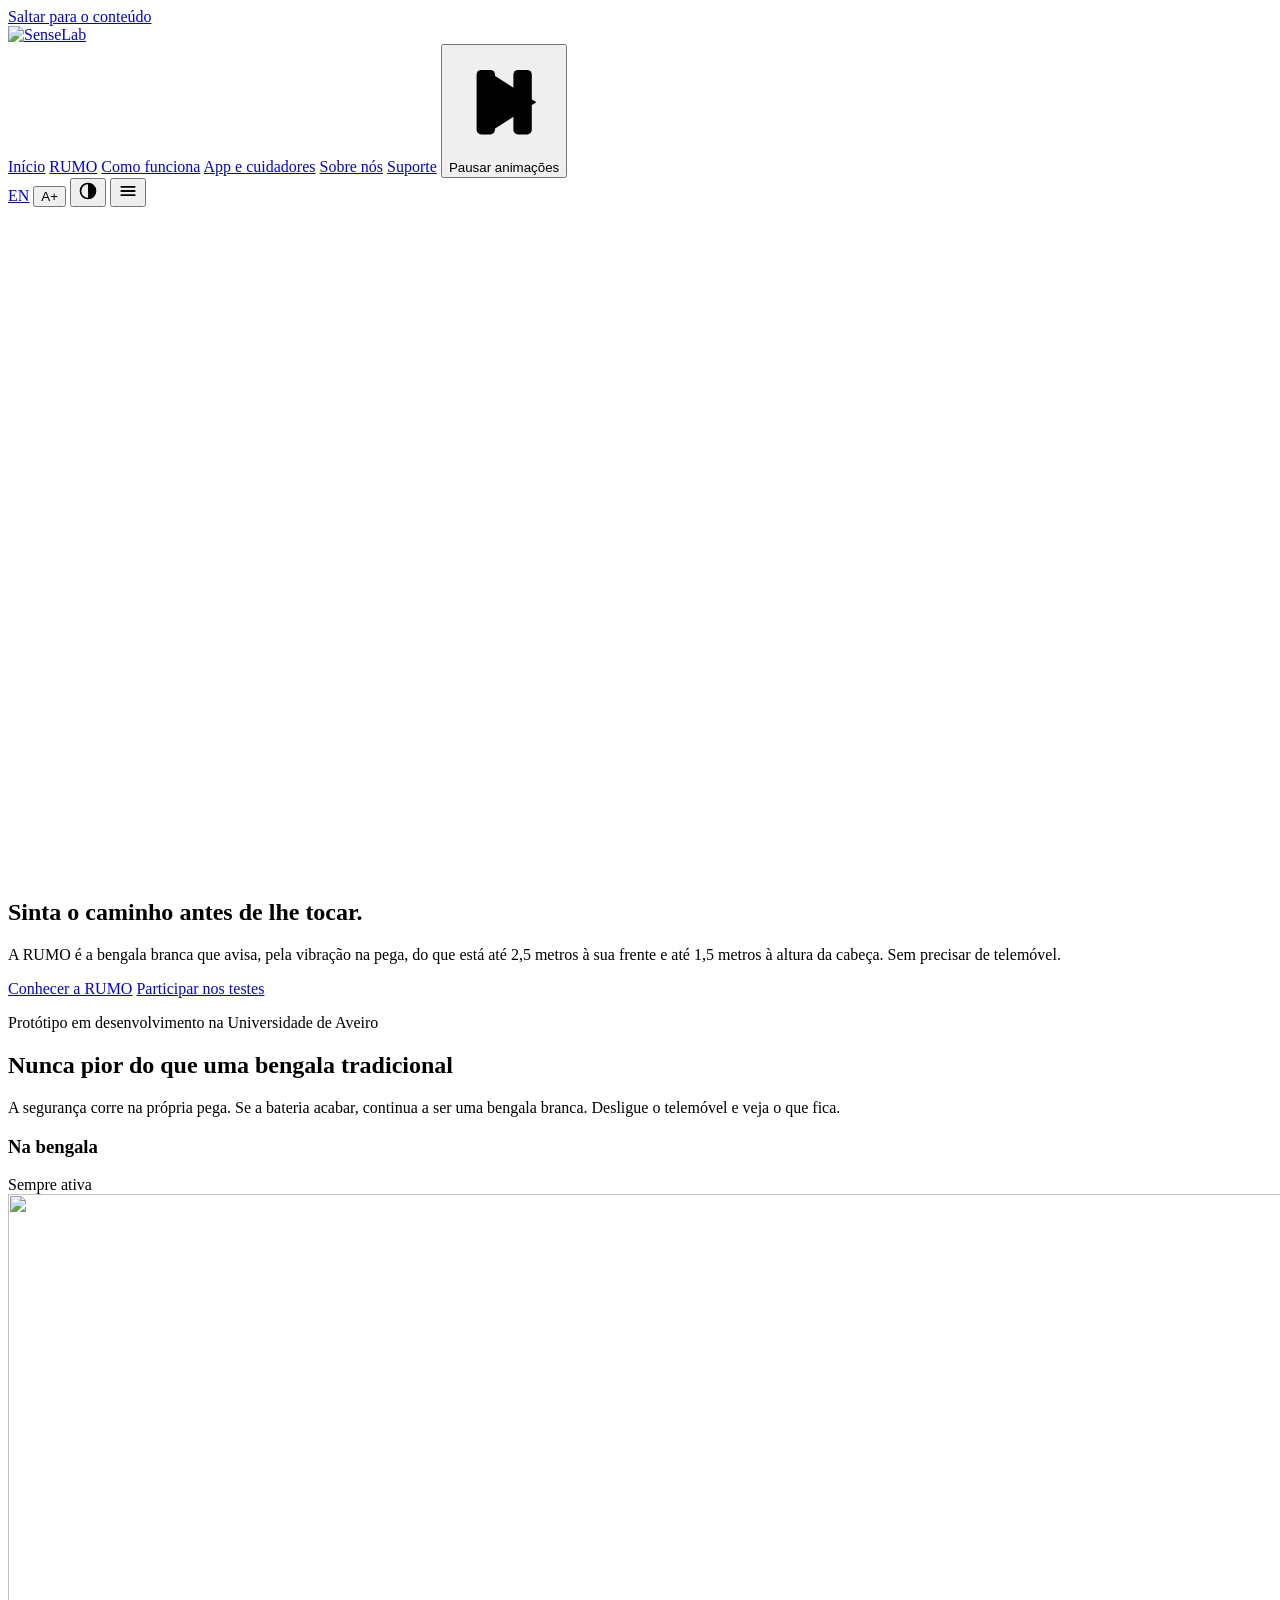
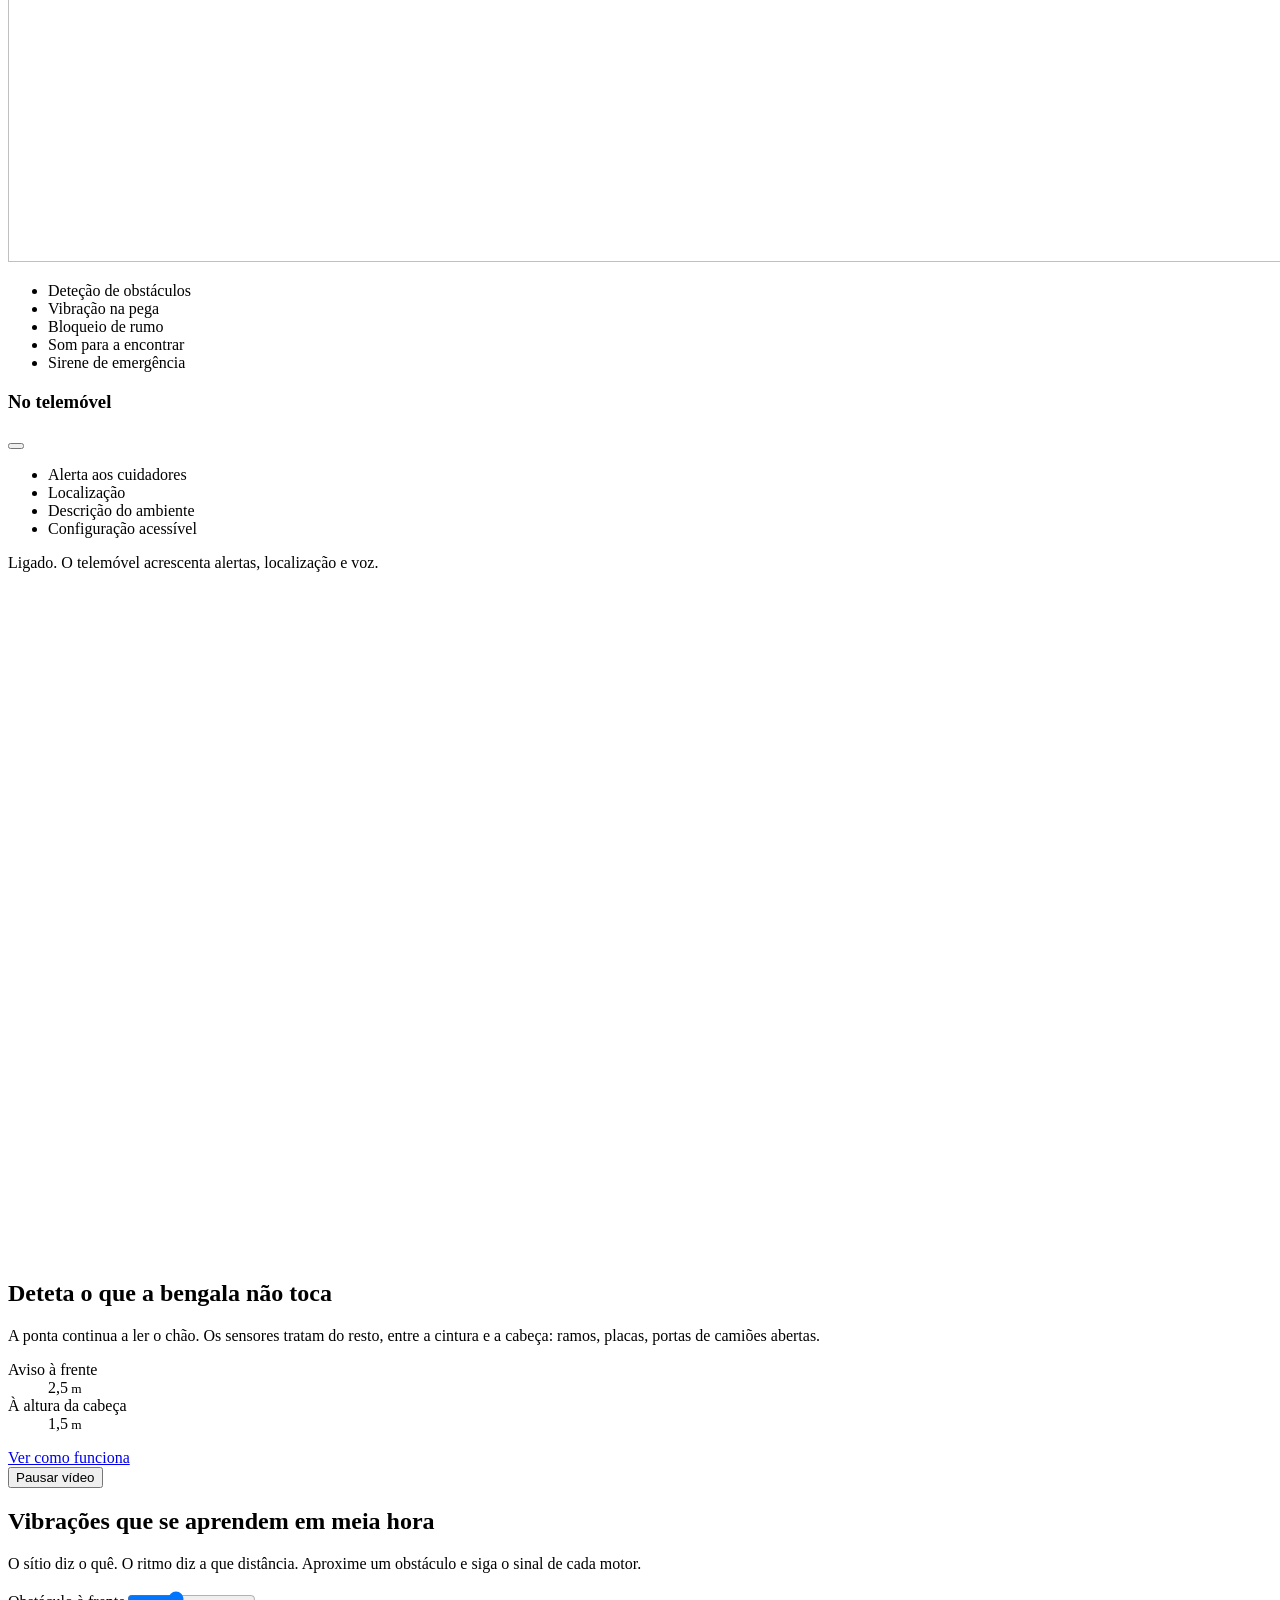
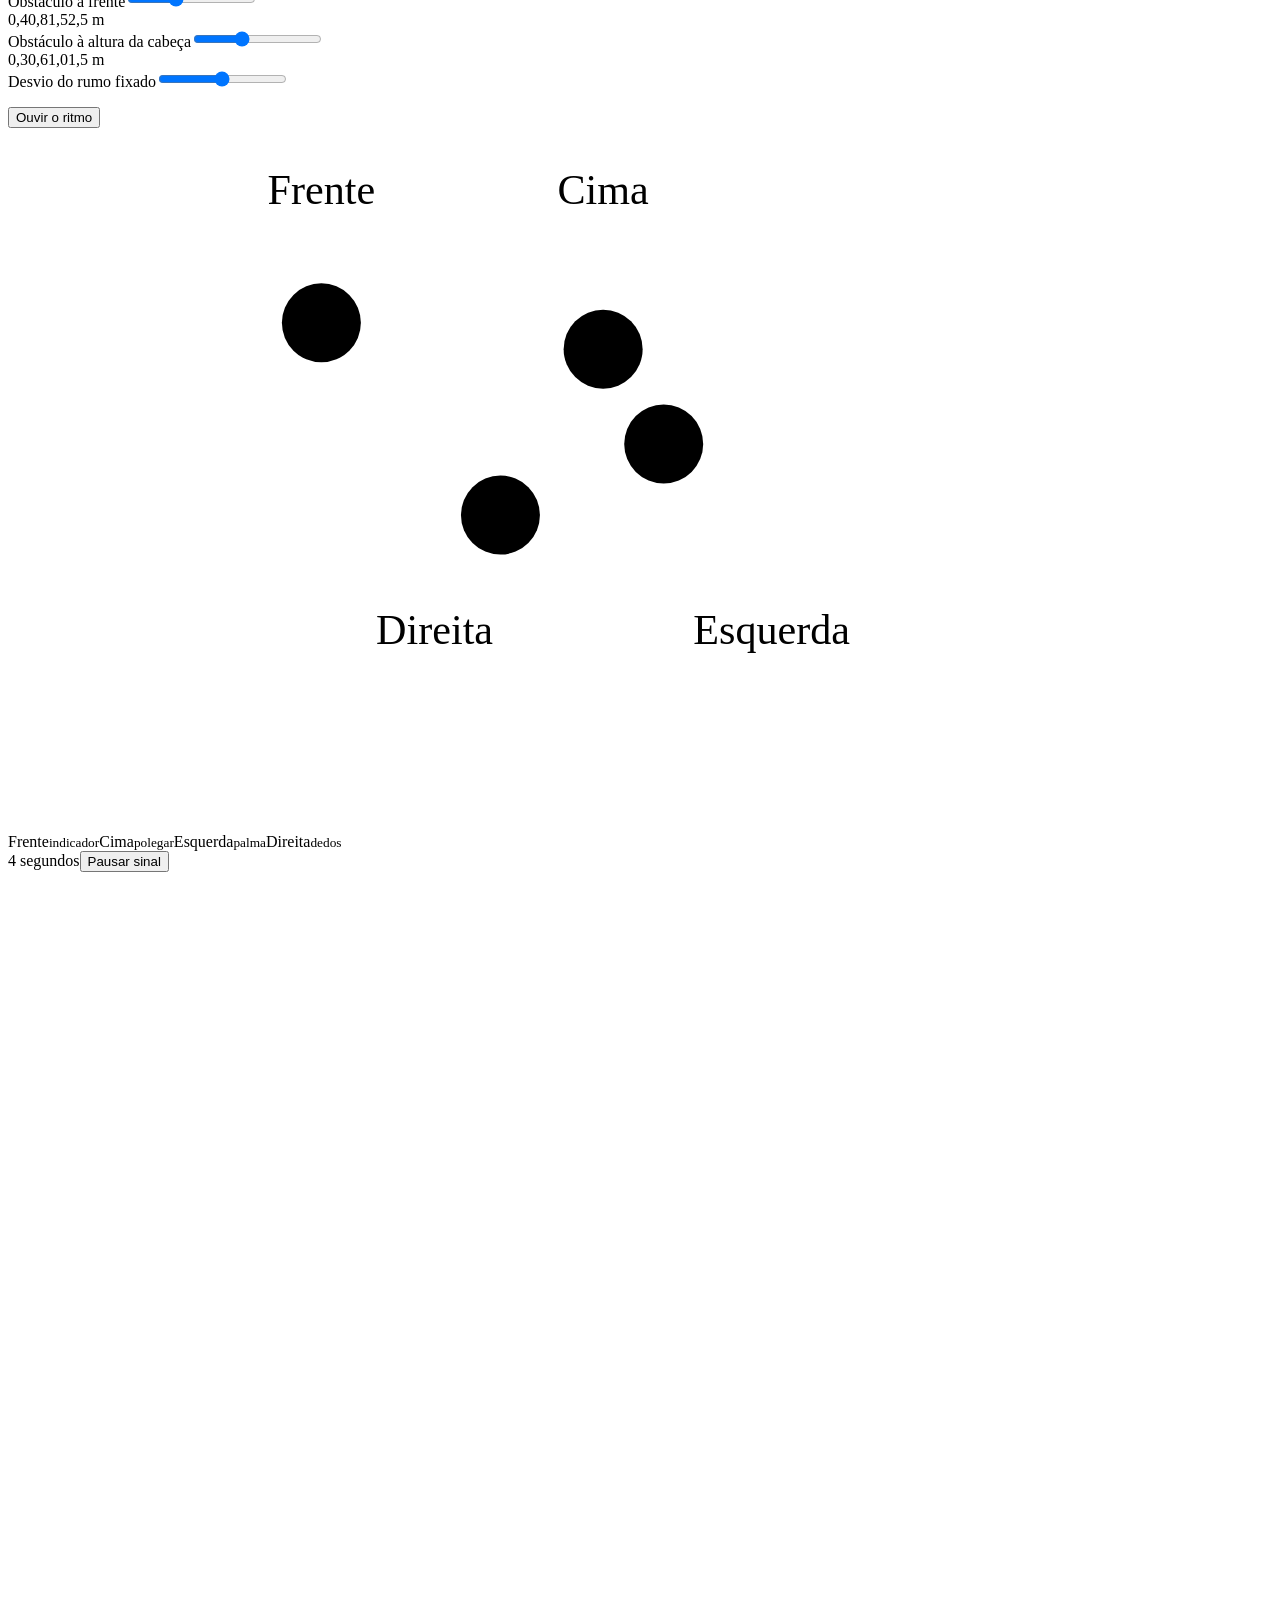
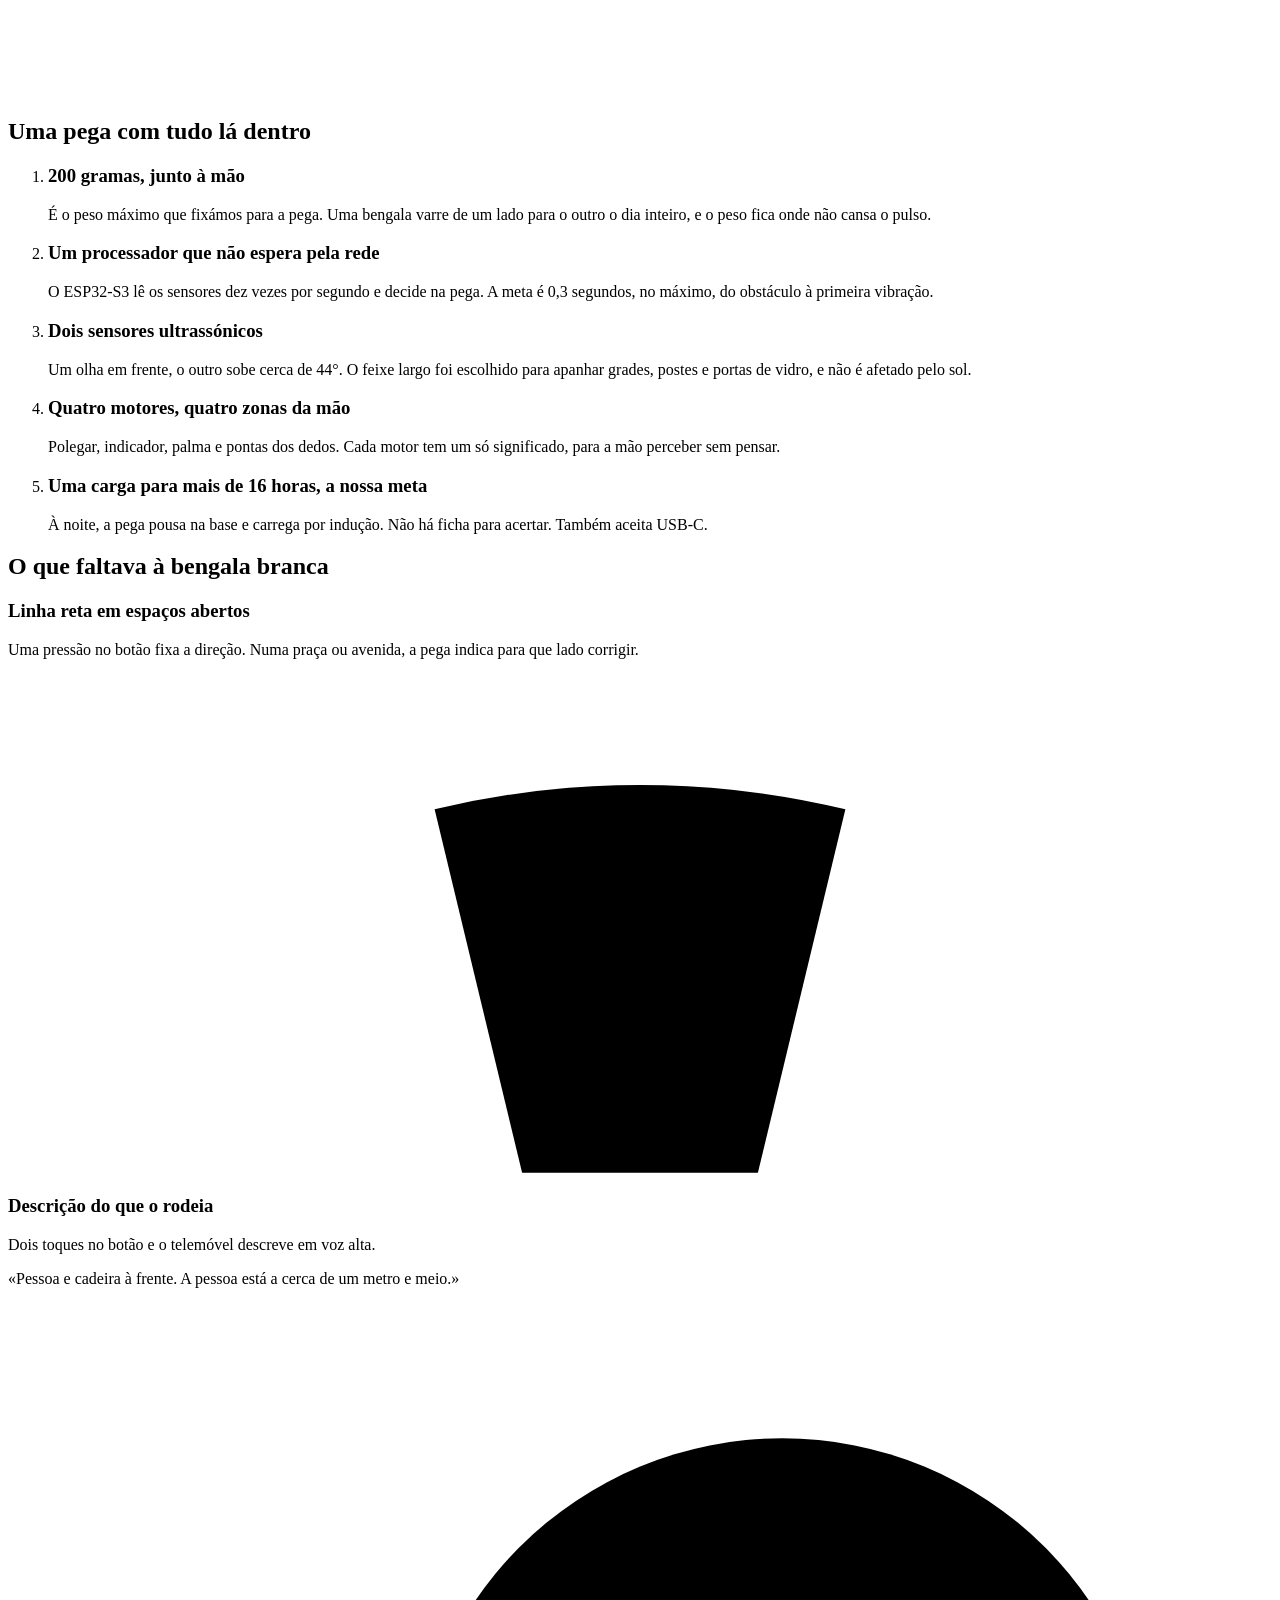
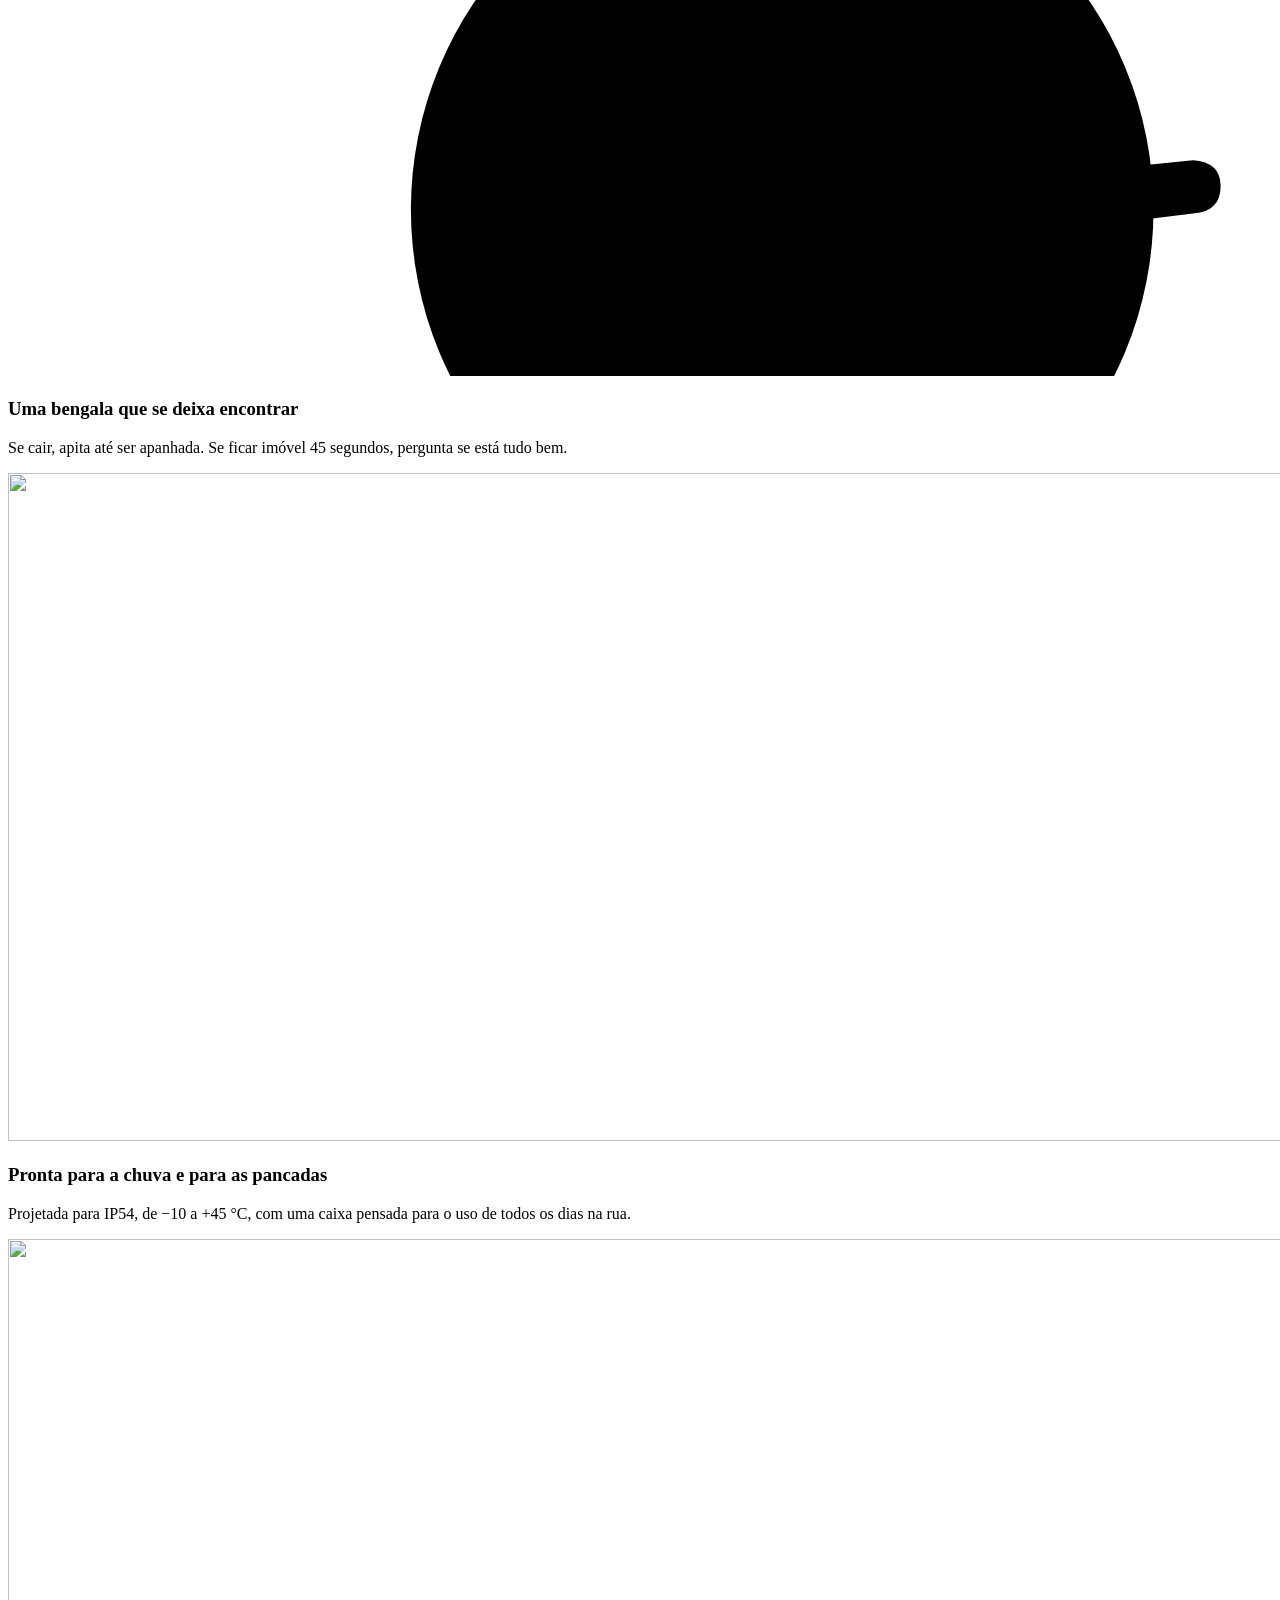
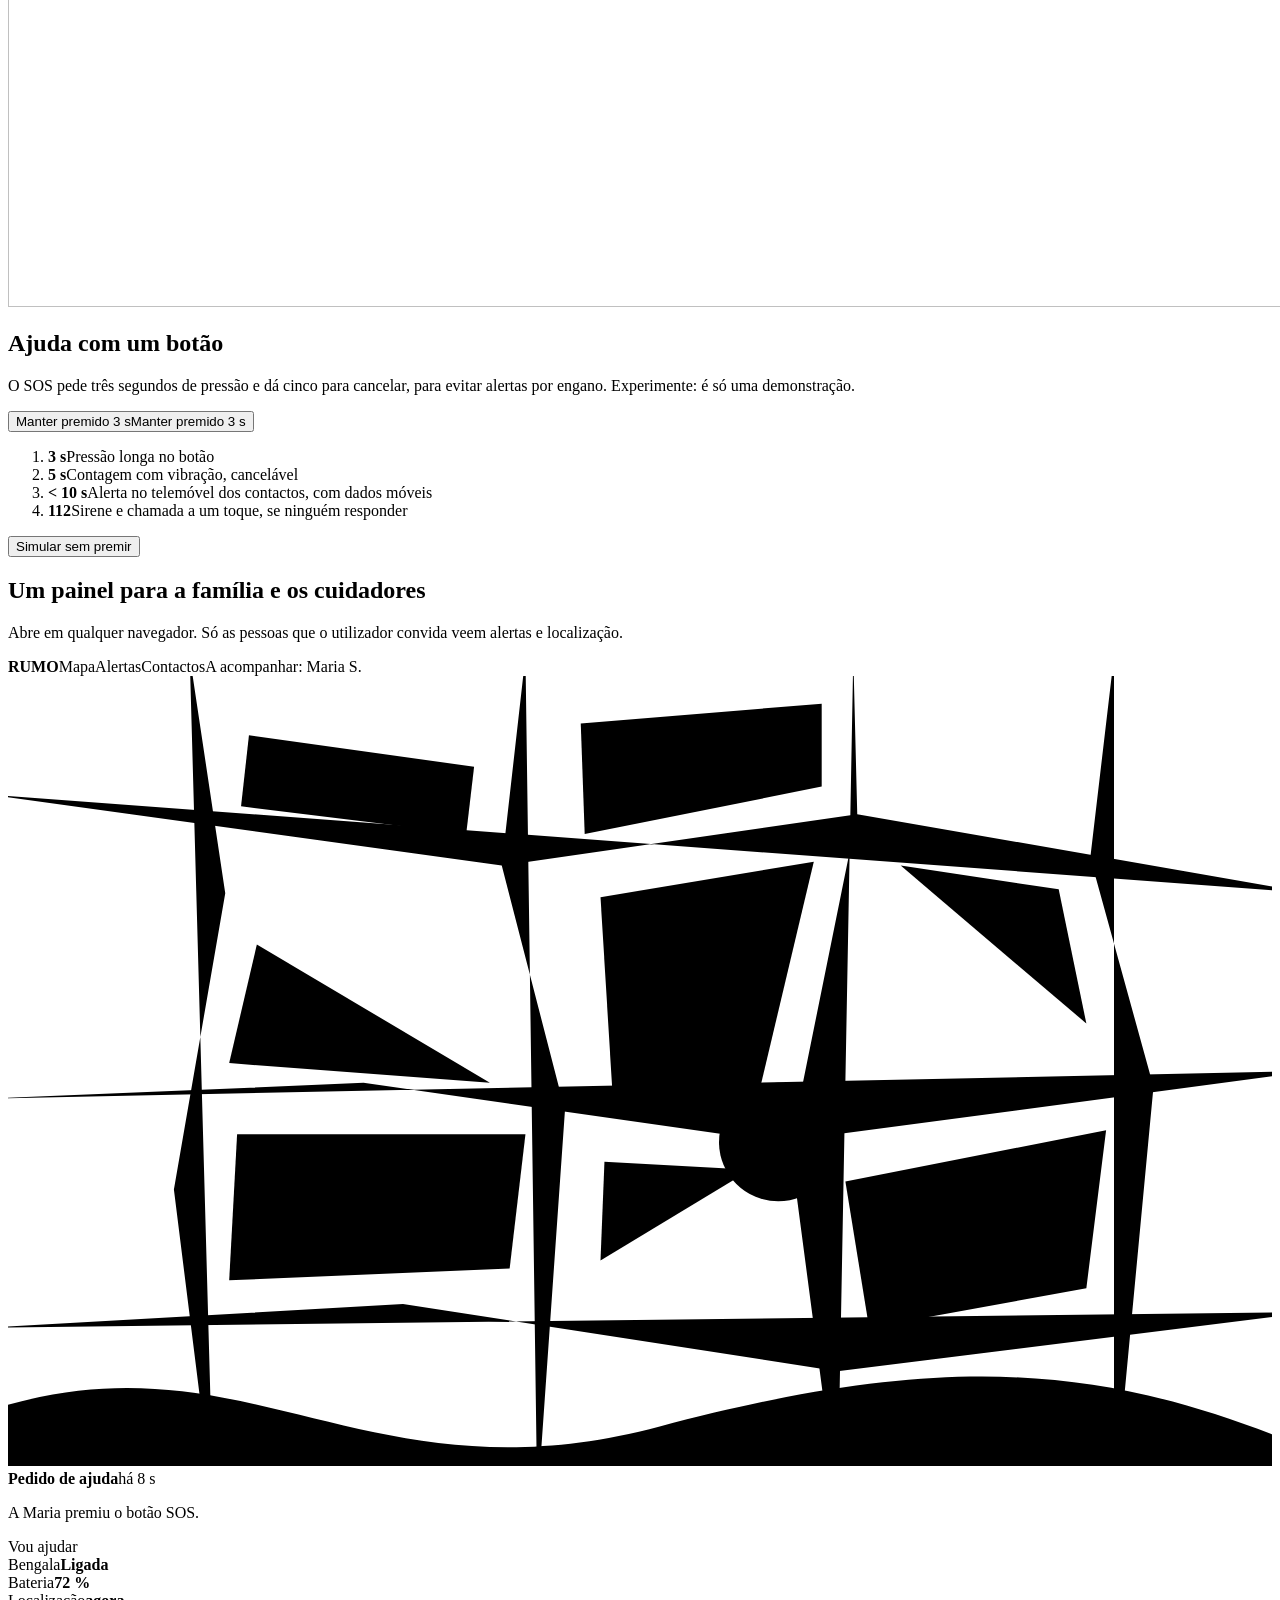
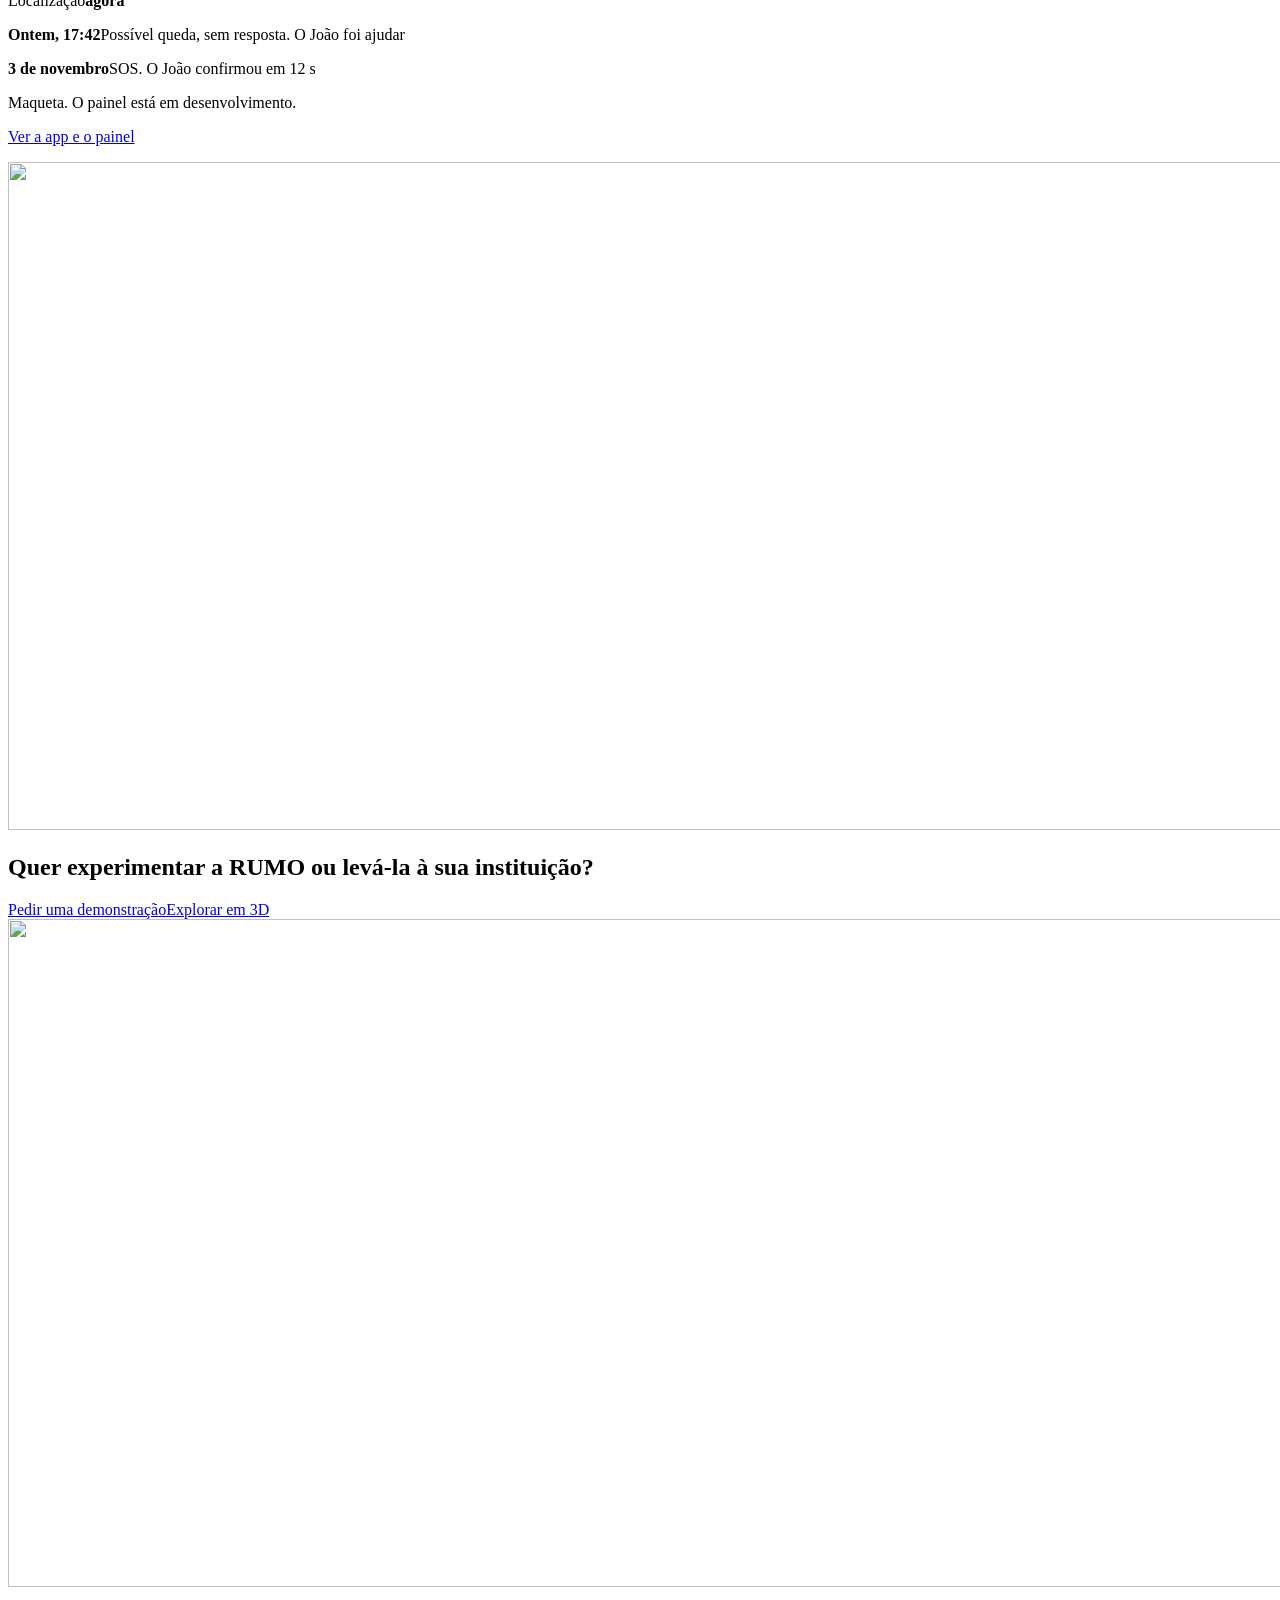
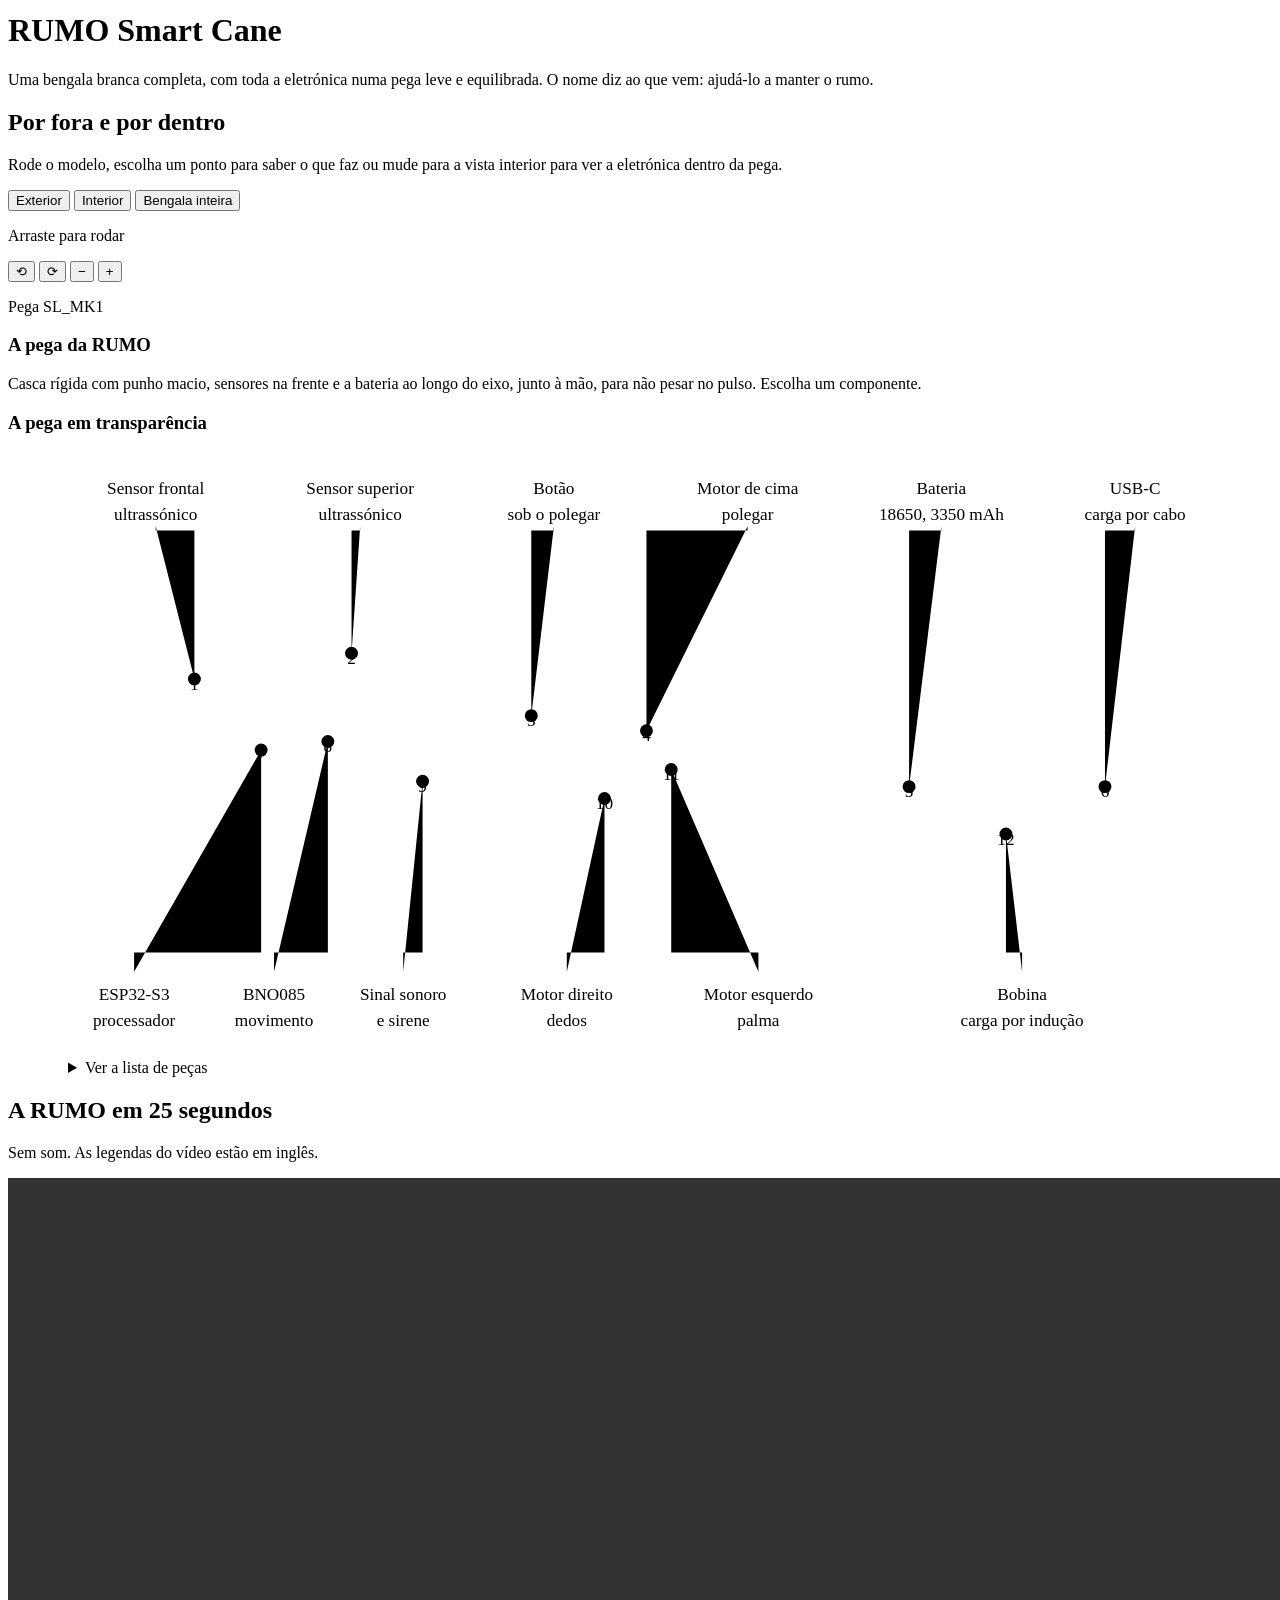
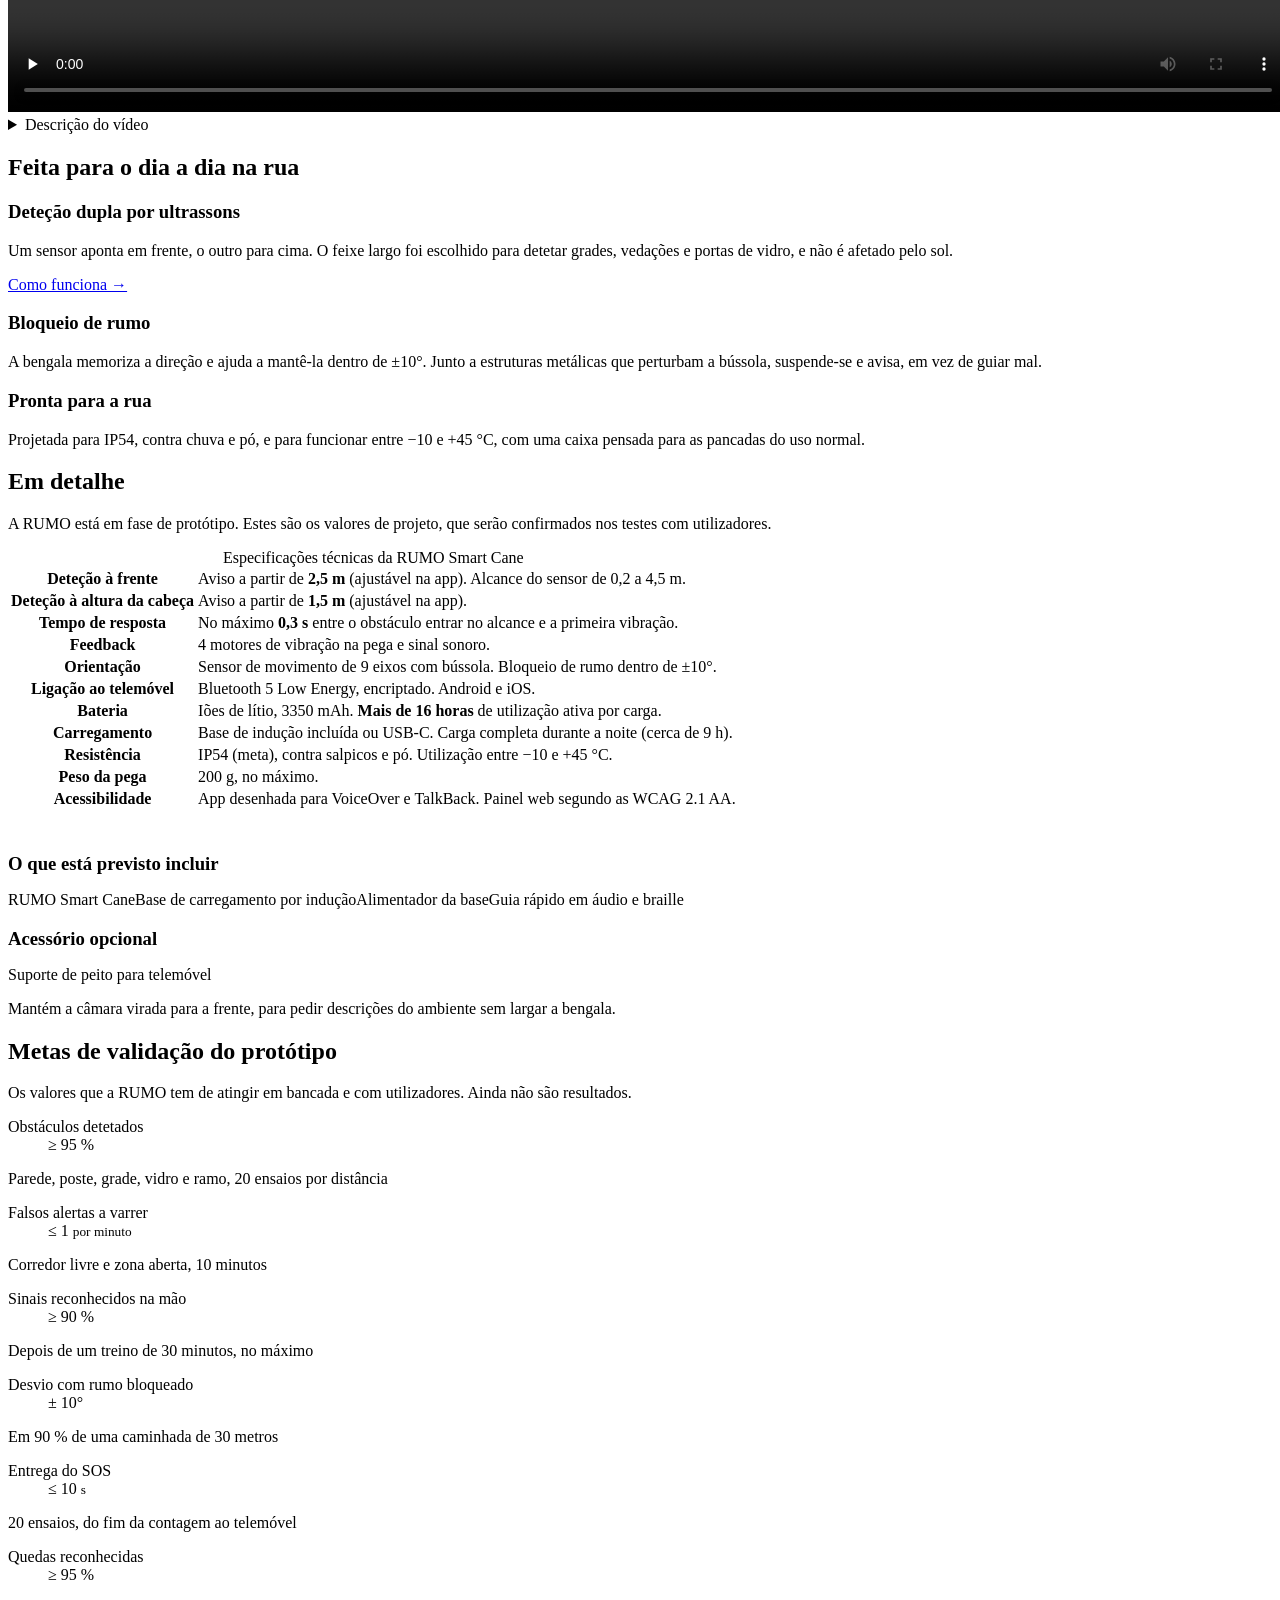
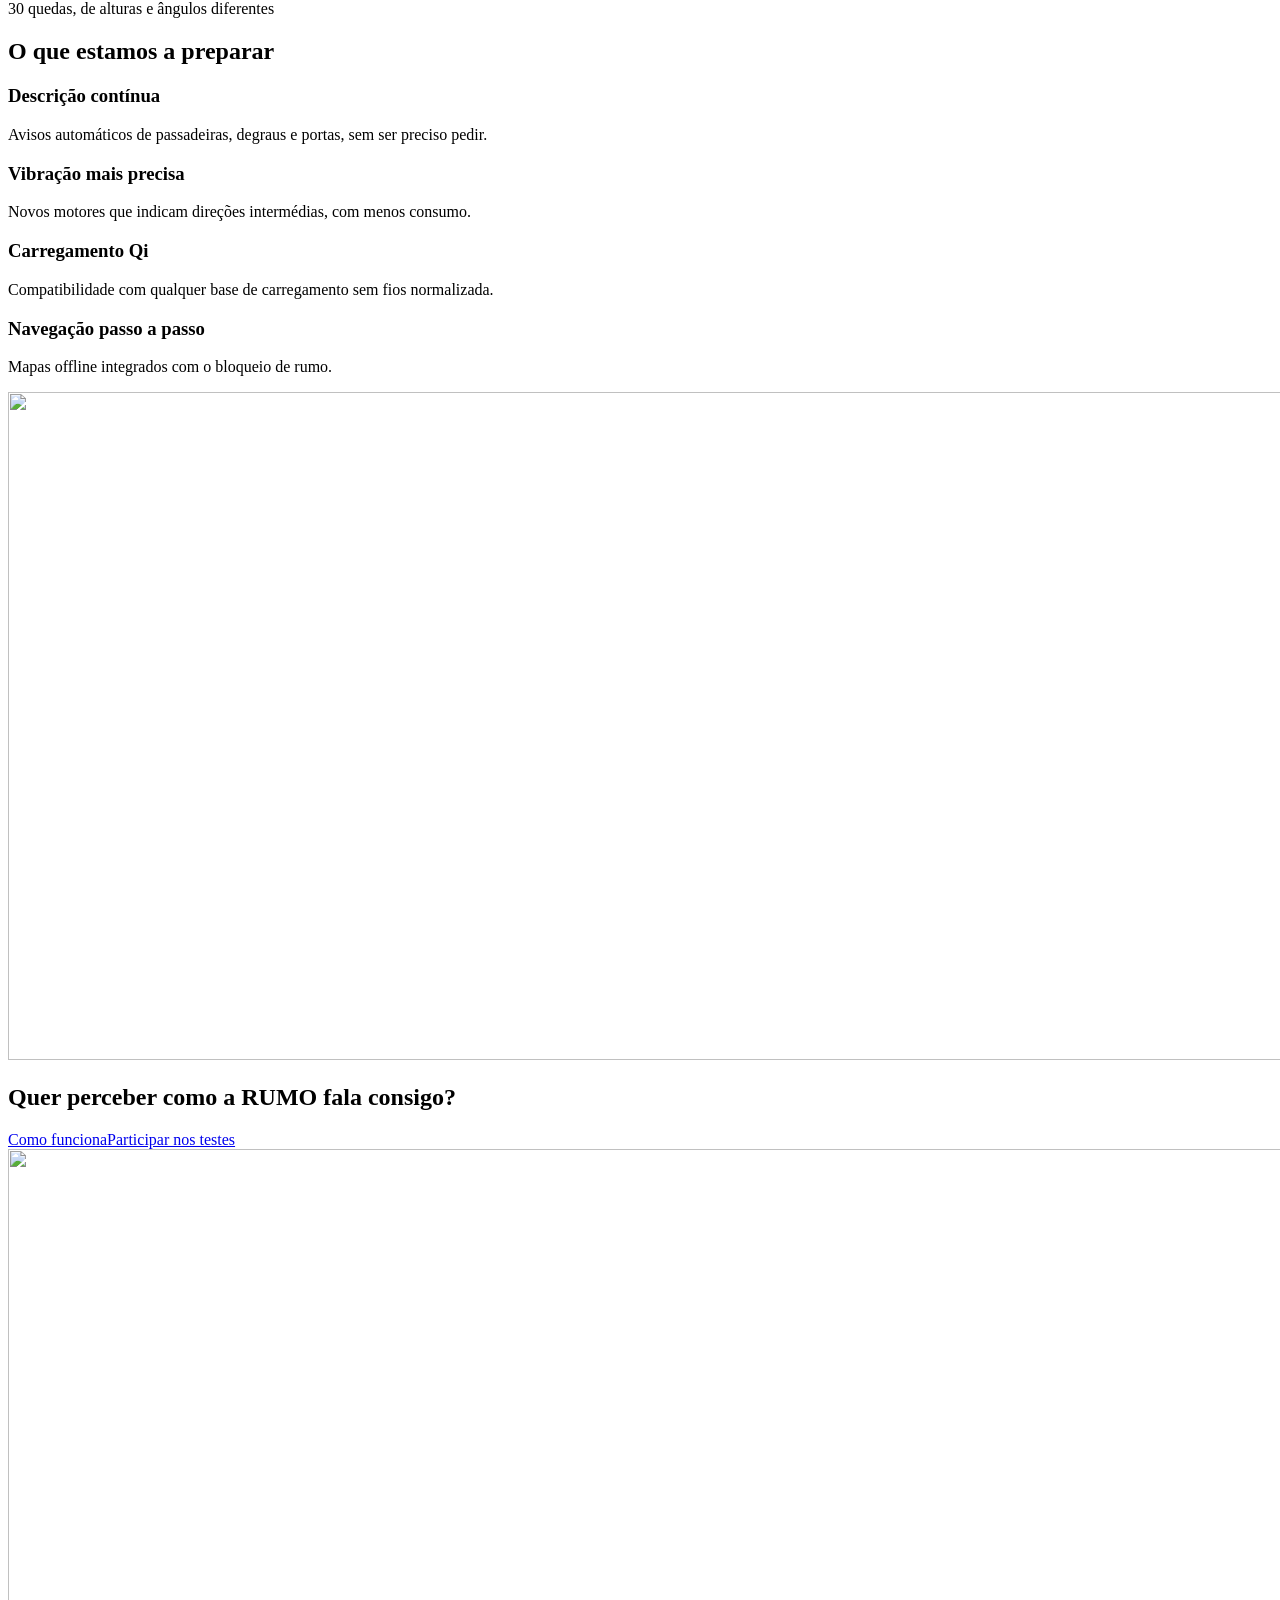
==== index.html @ ac6810a1 "Add files via upload" ====
<!DOCTYPE html>
<html lang="pt-PT">
<head>
<meta charset="utf-8">
<meta name="viewport" content="width=device-width, initial-scale=1">
<title>SenseLab · RUMO Smart Cane</title>
<meta name="description" content="SenseLab: tecnologia assistiva para uma mobilidade independente. Conheça a RUMO, a bengala inteligente que deteta obstáculos à frente e à altura da cabeça, mantém o rumo e chama ajuda com um botão.">
<meta name="theme-color" content="#141722">
<link rel="canonical" href="https://entermega.github.io/senselab-site/">
<link rel="alternate" hreflang="pt-PT" href="https://entermega.github.io/senselab-site/">
<link rel="alternate" hreflang="en" href="https://entermega.github.io/senselab-site/en/">
<link rel="alternate" hreflang="x-default" href="https://entermega.github.io/senselab-site/">
<link rel="icon" type="image/png" sizes="32x32" href="assets/favicon-32.png">
<link rel="icon" type="image/png" sizes="512x512" href="assets/icon-512.png">
<link rel="apple-touch-icon" href="assets/apple-touch-icon.png">
<meta property="og:type" content="website">
<meta property="og:site_name" content="SenseLab">
<meta property="og:locale" content="pt_PT">
<meta property="og:locale:alternate" content="en_GB">
<meta property="og:title" content="RUMO Smart Cane · SenseLab">
<meta property="og:description" content="A bengala branca com sentidos extra: deteta obstáculos à frente e à altura da cabeça, mantém o rumo e chama ajuda com um botão.">
<meta property="og:url" content="https://entermega.github.io/senselab-site/">
<meta property="og:image" content="https://entermega.github.io/senselab-site/assets/og.jpg">
<meta property="og:image:width" content="1200">
<meta property="og:image:height" content="630">
<meta property="og:image:alt" content="Pega da bengala RUMO sobre fundo escuro, com o título Sinta o caminho antes de lhe tocar.">
<meta name="twitter:image" content="https://entermega.github.io/senselab-site/assets/og.jpg">
<meta name="twitter:card" content="summary_large_image">
<link rel="preconnect" href="https://fonts.googleapis.com">
<link rel="preconnect" href="https://fonts.gstatic.com" crossorigin>
<link href="https://fonts.googleapis.com/css2?family=Atkinson+Hyperlegible+Mono:wght@400;500&family=Atkinson+Hyperlegible+Next:ital,wght@0,300..700;1,400&display=swap" rel="stylesheet">
<script>if(!/^(#inicio|#conteudo|#vibracoes)?$/.test(location.hash))document.documentElement.setAttribute('data-cold','');else{var l=document.createElement('link');l.rel='preload';l.as='image';l.href='assets/film/hero.webp';document.head.appendChild(l)}</script>
<link rel="stylesheet" href="assets/style.css?v=2a4ce6d5">
<script>document.documentElement.classList.add('js');try{var t=localStorage.getItem('sl-theme');if(t)document.documentElement.setAttribute('data-theme',t);if(localStorage.getItem('sl-motion')==='1')document.documentElement.classList.add('no-motion')}catch(e){}</script>
<script type="application/ld+json">{"@context":"https://schema.org","@type":"Organization","name":"SenseLab","url":"https://entermega.github.io/senselab-site/","logo":"https://entermega.github.io/senselab-site/assets/icon-512.png","email":"senselabgeral@gmail.com","description":"Tecnologia assistiva para uma mobilidade independente"}</script>
</head>
<body data-assets="assets">
<a class="skip" href="#conteudo">Saltar para o conteúdo</a>

<header class="site">
  <div class="bar">
    <a class="brand" href="#inicio" aria-label="SenseLab, página inicial"><img src="assets/logo-dark.webp" alt="SenseLab" width="480" height="89"></a>
    <nav class="main" id="nav" aria-label="Principal">
      <a href="#inicio" data-nav="inicio">Início</a>
      <a href="#rumo" data-nav="rumo">RUMO</a>
      <a href="#como-funciona" data-nav="como-funciona">Como funciona</a>
      <a href="#app" data-nav="app">App e cuidadores</a>
      <a href="#sobre" data-nav="sobre">Sobre nós</a>
      <a href="#suporte" data-nav="suporte">Suporte</a>
    <button type="button" class="motion-t" id="btn-motion" aria-pressed="false"><svg viewBox="0 0 24 24" aria-hidden="true" focusable="false" fill="currentColor"><g class="pa"><rect x="6" y="5" width="4" height="14" rx="1"/><rect x="14" y="5" width="4" height="14" rx="1"/></g><path class="pl" d="M8 5l11 7-11 7z"/></svg><span>Pausar animações</span></button>
    </nav>
    <div class="tools">
      <a class="lang" id="lang" href="en/" hreflang="en" lang="en" aria-label="English version">EN</a>
      <button type="button" id="btn-size" aria-pressed="false" aria-label="Aumentar o texto">A+</button>
      <button type="button" id="btn-theme" aria-pressed="false" aria-label="Mudar para tema escuro"><svg width="20" height="20" viewBox="0 0 24 24" aria-hidden="true" focusable="false"><circle cx="12" cy="12" r="9" fill="none" stroke="currentColor" stroke-width="2"/><path d="M12 3a9 9 0 010 18z" fill="currentColor"/></svg></button>
      <button type="button" id="btn-menu" aria-expanded="false" aria-controls="nav" aria-label="Menu"><svg width="20" height="20" viewBox="0 0 24 24" aria-hidden="true" focusable="false"><path d="M4 7h16" stroke="currentColor" stroke-width="2.2" stroke-linecap="round"/><path d="M4 12h16" stroke="currentColor" stroke-width="2.2" stroke-linecap="round"/><path d="M4 17h16" stroke="currentColor" stroke-width="2.2" stroke-linecap="round"/></svg></button>
    </div>
  </div>
</header>

<main id="conteudo" tabindex="-1">
<div class="view on" data-view="inicio">

  <section class="hero night" aria-labelledby="h-hero">
    <div class="hero-film" aria-hidden="true">
      <video id="hero-video" muted playsinline preload="none" width="1600" height="668" data-hero="assets/film/hero.mp4"></video>
    </div>
    <div class="wrap hero-copy">
      <h1 id="h-hero"><span class="ln">Sinta o caminho</span> <span class="ln">antes de lhe tocar.</span></h1>
      <p class="lede">A RUMO é a bengala branca que avisa, pela vibração na pega, do que está até 2,5 metros à sua frente e até 1,5 metros à altura da cabeça. Sem precisar de telemóvel.</p>
      <div class="cta">
        <a class="btn primary" href="#rumo">Conhecer a RUMO</a>
        <a class="btn ghost" href="#contacto-testes">Participar nos testes</a>
      </div>
    </div>
    <p class="wrap hero-foot"><span class="dot" aria-hidden="true"></span>Protótipo em desenvolvimento na Universidade de Aveiro</p>
  </section>

  <section class="principle" aria-labelledby="h-princ">
    <div class="wrap">
      <div class="head2">
        <h2 id="h-princ">Nunca pior do que uma bengala tradicional</h2>
        <p class="lede">A segurança corre na própria pega. Se a bateria acabar, continua a ser uma bengala branca. Desligue o telemóvel e veja o que fica.</p>
      </div>
      <div class="link-demo" id="link-demo" data-on="true">
        <div class="unit unit-cane">
          <div class="unit-top"><h3>Na bengala</h3><span class="state ok">Sempre ativa</span></div>
          <div class="unit-img"><img src="assets/film/x/36.webp" width="1600" height="668" alt="" loading="lazy" decoding="async"><i class="pulse3" aria-hidden="true"></i></div>
          <ul class="caps">
            <li>Deteção de obstáculos</li><li>Vibração na pega</li><li>Bloqueio de rumo</li><li>Som para a encontrar</li><li>Sirene de emergência</li>
          </ul>
        </div>
        <div class="wire" aria-hidden="true"></div>
        <div class="unit unit-phone">
          <div class="unit-top"><h3 id="sw-l">No telemóvel</h3>
            <button type="button" class="switch" id="sw-phone" role="switch" aria-checked="true" aria-labelledby="sw-l"><i aria-hidden="true"></i></button></div>
          <ul class="caps">
            <li><span>Alerta aos cuidadores</span></li><li><span>Localização</span></li><li><span>Descrição do ambiente</span></li><li><span>Configuração acessível</span></li>
          </ul>
          <p class="unit-msg" id="sw-msg" role="status">Ligado. O telemóvel acrescenta alertas, localização e voz.</p>
        </div>
      </div>
    </div>
  </section>

  <section class="waves night" aria-labelledby="h-waves">
    <div class="waves-film" aria-hidden="true"><video id="waves-video" muted playsinline loop preload="none" data-poster="assets/film/waves.webp" width="1600" height="668" data-src="assets/film/waves.mp4"></video></div>
    <div class="wrap waves-copy">
      <h2 id="h-waves">Deteta o que a bengala não toca</h2>
      <p class="lede">A ponta continua a ler o chão. Os sensores tratam do resto, entre a cintura e a cabeça: ramos, placas, portas de camiões abertas.</p>
      <dl class="ranges">
        <div><dt>Aviso à frente</dt><dd>2,5<small> m</small></dd></div>
        <div><dt>À altura da cabeça</dt><dd>1,5<small> m</small></dd></div>
      </dl>
      <a class="more" href="#como-funciona">Ver como funciona</a>
    </div>
    <button type="button" class="mini vid-pause" data-video="waves-video">Pausar vídeo</button>
  </section>

  <section class="lab" aria-labelledby="h-lab">
    <div class="wrap">
      <div class="head2">
        <h2 id="h-lab">Vibrações que se aprendem em meia hora</h2>
        <p class="lede">O sítio diz o quê. O ritmo diz a que distância. Aproxime um obstáculo e siga o sinal de cada motor.</p>
      </div>
      <div class="lab-grid">
        <div class="lab-ctl">
          <div class="ctrl"><label for="d-front">Obstáculo à frente</label><output id="o-front" for="d-front"></output><input type="range" id="d-front" min="20" max="300" value="120" step="5"><div class="zones" aria-hidden="true" style="--a:7.1%;--b:21.4%;--c:46.4%;--d:82.1%"><span style="left:7.1%">0,4</span><span style="left:21.4%">0,8</span><span style="left:46.4%">1,5</span><span style="left:82.1%">2,5 m</span></div></div>
          <div class="ctrl"><label for="d-top">Obstáculo à altura da cabeça</label><output id="o-top" for="d-top"></output><input type="range" id="d-top" min="20" max="200" value="85" step="5"><div class="zones" aria-hidden="true" style="--a:5.5%;--b:22.2%;--c:44.4%;--d:72.2%"><span style="left:5.5%">0,3</span><span style="left:22.2%">0,6</span><span style="left:44.4%">1,0</span><span style="left:72.2%">1,5 m</span></div></div>
          <div class="ctrl"><label for="d-head">Desvio do rumo fixado</label><output id="o-head" for="d-head"></output><input type="range" id="d-head" min="-40" max="40" value="0" step="1"><div class="zones mid" aria-hidden="true"></div></div>
          <p class="readout" id="readout" role="status"></p>
          <div class="lab-acts"><button type="button" class="btn line" id="listen" aria-pressed="false">Ouvir o ritmo</button><button type="button" class="btn line" id="feel" hidden>Sentir neste telemóvel</button></div>
        </div>
        <div class="scope">
          <svg class="scope-hand" viewBox="560 214 480 208" preserveAspectRatio="xMidYMid meet" role="img" aria-label="Posição dos quatro motores na pega">
            <image data-href="assets/film/x/65.webp" width="1600" height="668"/>
            <g class="mot" id="m-front"><circle class="halo" cx="679" cy="288" r="15"/><circle class="core" cx="679" cy="288" r="8"/><path d="M679 273V246"/><text x="679" y="243" text-anchor="middle">Frente</text></g>
            <g class="mot" id="m-top"><circle class="halo" cx="786" cy="298" r="15"/><circle class="core" cx="786" cy="298" r="8"/><path d="M786 283V246"/><text x="786" y="243" text-anchor="middle">Cima</text></g>
            <g class="mot v" id="m-left"><circle class="halo" cx="809" cy="334" r="15"/><circle class="core" cx="809" cy="334" r="8"/><path d="M814 348L842 396"/><text x="850" y="410" text-anchor="middle">Esquerda</text></g>
            <g class="mot v" id="m-right"><circle class="halo" cx="747" cy="361" r="15"/><circle class="core" cx="747" cy="361" r="8"/><path d="M742 375L728 396"/><text x="722" y="410" text-anchor="middle">Direita</text></g>
          </svg>
          <div class="scope-screen">
            <canvas id="scope-c" aria-hidden="true"></canvas>
            <div class="lanes" aria-hidden="true"><span>Frente<small>indicador</small></span><span>Cima<small>polegar</small></span><span>Esquerda<small>palma</small></span><span>Direita<small>dedos</small></span></div>
          </div>
          <div class="scope-foot"><span aria-hidden="true">4 segundos</span><button type="button" class="mini" id="scope-pause">Pausar sinal</button></div>
        </div>
      </div>
    </div>
  </section>

  <section class="scrub night" id="scrub" aria-labelledby="h-scrub">
    <div class="scrub-pin">
      <canvas id="scrub-c" width="1600" height="668" role="img" aria-label="A pega da RUMO roda e fica transparente, mostrando os sensores, o processador, os quatro motores de vibração e a bateria."></canvas>
      <svg class="scrub-mark" id="scrub-mark" aria-hidden="true"></svg>
      <div class="wrap scrub-ui">
        <h2 id="h-scrub" class="scrub-h">Uma pega com tudo lá dentro</h2>
        <ol class="chapters" id="chapters">
          <li class="on"><h3>200 gramas, junto à mão</h3><p>É o peso máximo que fixámos para a pega. Uma bengala varre de um lado para o outro o dia inteiro, e o peso fica onde não cansa o pulso.</p></li>
          <li><h3>Um processador que não espera pela rede</h3><p>O ESP32-S3 lê os sensores dez vezes por segundo e decide na pega. A meta é 0,3 segundos, no máximo, do obstáculo à primeira vibração.</p></li>
          <li><h3>Dois sensores ultrassónicos</h3><p>Um olha em frente, o outro sobe cerca de 44°. O feixe largo foi escolhido para apanhar grades, postes e portas de vidro, e não é afetado pelo sol.</p></li>
          <li><h3>Quatro motores, quatro zonas da mão</h3><p>Polegar, indicador, palma e pontas dos dedos. Cada motor tem um só significado, para a mão perceber sem pensar.</p></li>
          <li><h3>Uma carga para mais de 16 horas, a nossa meta</h3><p>À noite, a pega pousa na base e carrega por indução. Não há ficha para acertar. Também aceita USB-C.</p></li>
        </ol>
        <div class="ticks" id="ticks" role="group" aria-label="Partes da pega"></div>
      </div>
    </div>
  </section>

  <section class="kit" aria-labelledby="h-kit">
    <div class="wrap">
      <h2 id="h-kit">O que faltava à bengala branca</h2>
      <div class="bento">
        <article class="tile t-compass">
          <div class="t-copy"><h3>Linha reta em espaços abertos</h3><p>Uma pressão no botão fixa a direção. Numa praça ou avenida, a pega indica para que lado corrigir.</p></div>
          <svg class="dial" viewBox="0 0 320 126" aria-hidden="true"><defs><clipPath id="dc"><rect width="320" height="126"/></clipPath></defs><g clip-path="url(#dc)"><g class="dial-r" id="dial-r"></g><path class="dial-w" d="M160 250L108 34A222 222 0 0 1 212 34Z"/><path class="dial-n" d="M160 14V40"/><circle cx="160" cy="120" r="0" class="dial-d"/></g></svg>
        </article>
        <article class="tile t-voice">
          <div class="t-copy"><h3>Descrição do que o rodeia</h3><p>Dois toques no botão e o telemóvel descreve em voz alta.</p></div>
          <div class="say" aria-hidden="true"><div class="eq"><i></i><i></i><i></i><i></i><i></i><i></i><i></i><i></i><i></i><i></i><i></i><i></i><i></i><i></i><i></i><i></i><i></i><i></i></div><p>«Pessoa e cadeira à frente. A pessoa está a cerca de um metro e meio.»</p></div>
        </article>
        <article class="tile t-drop">
          <svg class="beacon" viewBox="0 0 320 170" aria-hidden="true"><g class="rings"><circle cx="196" cy="128" r="30"/><circle cx="196" cy="128" r="62"/><circle cx="196" cy="128" r="94"/></g><path class="cane-l" d="M14 148L176 134"/><path class="cane-t" d="M14 148L52 144.7"/><path class="cane-b" d="M170 138.5L178 122.5L186 119.5L210 119L216 125L262 120.5Q272 119 280 117.5L300 115.5Q307 116 307 122Q307 128.5 300 129L214 139.5L176 141Z"/><path class="cane-r" d="M213 124.5L214.5 139.500"/><path class="cane-g" d="M222 125.5V138M228 125V137.500M234 124.5V137M240 124V136M246 123.5V135.500M252 123V135M258 122.5V134"/><circle cx="220" cy="123" r="3.600" class="dial-d"/><path class="floor" d="M0 152H320"/></svg>
          <div class="t-copy"><h3>Uma bengala que se deixa encontrar</h3><p>Se cair, apita até ser apanhada. Se ficar imóvel 45 segundos, pergunta se está tudo bem.</p></div>
        </article>
        <article class="tile t-charge">
          <div class="t-img"><img src="assets/film/grip.webp" width="1600" height="668" alt="" loading="lazy" decoding="async"></div>
          <div class="t-copy"><h3>Pronta para a chuva e para as pancadas</h3><p>Projetada para IP54, de −10 a +45 °C, com uma caixa pensada para o uso de todos os dias na rua.</p></div>
        </article>
      </div>
    </div>
  </section>

  <section class="sos night" aria-labelledby="h-sosh">
    <img class="sos-img" src="assets/film/button.webp" width="1600" height="668" alt="" loading="lazy" decoding="async">
    <div class="wrap sos-in">
      <div class="sos-copy">
        <h2 id="h-sosh">Ajuda com um botão</h2>
        <p class="lede">O SOS pede três segundos de pressão e dá cinco para cancelar, para evitar alertas por engano. Experimente: é só uma demonstração.</p>
      </div>
      <div class="sos-demo" id="sos-demo" data-s="idle">
        <button type="button" class="hold" id="hold"><span class="hold-t" id="hold-t">Manter premido 3 s</span><span class="hold-fill" aria-hidden="true"><span class="hold-t" id="hold-t2">Manter premido 3 s</span></span></button>
        <ol class="sos-steps" id="sos-steps"><li><b>3 s</b>Pressão longa no botão</li><li><b>5 s</b>Contagem com vibração, cancelável</li><li><b>&lt; 10 s</b>Alerta no telemóvel dos contactos, com dados móveis</li><li><b>112</b>Sirene e chamada a um toque, se ninguém responder</li></ol>
        <button type="button" class="more" id="sos-auto">Simular sem premir</button>
        <p class="sr" id="sos-live" role="status"></p>
      </div>
    </div>
  </section>

  <section class="care" aria-labelledby="h-care">
    <div class="wrap">
      <div class="head2">
        <h2 id="h-care">Um painel para a família e os cuidadores</h2>
        <p class="lede">Abre em qualquer navegador. Só as pessoas que o utilizador convida veem alertas e localização.</p>
      </div>
      <div class="dash" role="img" aria-label="Maqueta do painel do cuidador. Pedido de ajuda da Maria, há 8 segundos, com o botão Vou ajudar. Mapa com a última localização. Bengala ligada, bateria a 72 por cento. Histórico: ontem, possível queda sem resposta, o João foi ajudar; 3 de novembro, SOS, o João confirmou em 12 segundos."><div class="dash-in" aria-hidden="true">
  <div class="dash-bar"><b>RUMO</b><span class="d-tab on">Mapa</span><span class="d-tab">Alertas</span><span class="d-tab">Contactos</span><span class="d-user">A acompanhar: Maria S.</span></div>
  <div class="dash-map"><svg class="map" viewBox="0 0 640 400" preserveAspectRatio="xMidYMid slice" aria-hidden="true"><g class="m-b"><path d="M122 30L236 46L232 80L118 66Z"/><path d="M290 24L412 14L412 56L292 80Z"/><path d="M126 136L244 206L112 196Z"/><path d="M300 112L408 94L380 212L306 210Z"/><path d="M452 96L532 108L546 176Z"/><path d="M116 232L262 232L254 300L112 306Z"/><path d="M424 256L556 230L546 310L436 330Z"/><path d="M302 246L376 250L300 296Z"/></g><path class="m-w" d="M-10 372C120 330 180 420 330 380S560 350 660 392V420H-10Z"/><g class="m-s"><path d="M-10 60L250 96L430 70L660 110"/><path d="M-10 214L180 206L390 236L660 200"/><path d="M-10 330L200 318L420 352L660 322"/><path d="M92 -10L110 110L84 260L104 420"/><path d="M262 -10L250 96L282 220L268 420"/><path d="M428 -10L430 70L396 238L420 420"/><path d="M560 -10L548 92L580 208L560 420"/><path d="M110 110L282 220"/><path d="M430 70L548 208"/><path d="M-10 130L96 150"/><path d="M268 320L396 238"/></g><g class="m-p"><circle class="m-h" cx="390" cy="236" r="30"/><circle class="m-d" cx="390" cy="236" r="9"/></g></svg><div class="d-alert"><div class="d-a1"><i></i><b>Pedido de ajuda</b><span>há 8 s</span></div><p>A Maria premiu o botão SOS.</p><div class="d-ack">Vou ajudar</div></div></div>
  <div class="dash-side">
    <div class="d-st"><span>Bengala</span><b class="ok">Ligada</b></div><div class="d-st"><span>Bateria</span><b>72 %</b></div><div class="d-st"><span>Localização</span><b>agora</b></div>
    <div class="d-hist"><p><b>Ontem, 17:42</b>Possível queda, sem resposta. O João foi ajudar</p><p><b>3 de novembro</b>SOS. O João confirmou em 12 s</p></div>
  </div></div></div>
      <p class="note">Maqueta. O painel está em desenvolvimento.</p>
      <p class="care-more"><a class="more" href="#app">Ver a app e o painel</a></p>
    </div>
  </section>

  <section class="closing night" data-l="Quer experimentar a RUMO ou levá-⁠la à sua instituição?"><img class="closing-img" src="assets/film/end.webp" width="1600" height="668" alt="" loading="lazy" decoding="async"><div class="wrap"><h2>Quer experimentar a RUMO ou levá-⁠la à sua instituição?</h2><div class="cta"><a class="btn primary" href="#contacto-instituicao">Pedir uma demonstração</a><a class="btn ghost" href="#rumo">Explorar em 3D</a></div></div></section>
</div>
<div class="view" data-view="rumo">
  <div class="pagehead night "><img class="ph-img" src="assets/film/rumo.webp" width="1600" height="668" alt="" decoding="async" loading="lazy"><div class="wrap"><h1>RUMO Smart Cane</h1><p class="lede">Uma bengala branca completa, com toda a eletrónica numa pega leve e equilibrada. O nome diz ao que vem: ajudá-lo a manter o rumo.</p></div></div>

  <section aria-labelledby="h-3d">
    <div class="wrap">
      <div class="head2"><h2 id="h-3d">Por fora e por dentro</h2><p class="muted prose">Rode o modelo, escolha um ponto para saber o que faz ou mude para a vista interior para ver a eletrónica dentro da pega.</p></div>
      <div class="explorer">
        <div class="viewer" id="viewer">
          <div class="modes" role="group" aria-label="Vista do modelo">
            <button type="button" id="mode-ext" aria-pressed="true">Exterior</button>
            <button type="button" id="mode-int" aria-pressed="false">Interior</button>
            <button type="button" id="mode-full" aria-pressed="false">Bengala inteira</button>
          </div>
          <div class="three" id="mv" role="img" aria-label="Modelo 3D interativo da pega da RUMO. Use a lista de componentes para navegar."><div class="hs-layer" id="hs-layer"></div></div>
          <p class="vhint" aria-hidden="true">Arraste para rodar</p>
          <div class="camctl" role="group" aria-label="Controlo da câmara">
            <button type="button" id="cam-left" aria-label="Rodar para a esquerda">⟲</button>
            <button type="button" id="cam-right" aria-label="Rodar para a direita">⟳</button>
            <button type="button" id="cam-out" aria-label="Afastar">−</button>
            <button type="button" id="cam-in" aria-label="Aproximar">+</button>
          </div>
        </div>
        <aside class="panel">
          <div id="part-info" aria-live="polite">
            <p class="k" id="part-k">Pega SL_MK1</p>
            <h3 id="part-t">A pega da RUMO</h3>
            <p class="muted" id="part-d">Casca rígida com punho macio, sensores na frente e a bateria ao longo do eixo, junto à mão, para não pesar no pulso. Escolha um componente.</p>
          </div>
          <ul class="parts" id="parts" aria-label="Componentes"></ul>
        </aside>
      </div>
      <div class="fig-head"><h3>A pega em transparência</h3></div><figure class="dgm "><svg viewBox="230 40 1100 560" role="img" aria-label="Pega da RUMO vista em transparência, com os componentes assinalados. Na frente, o sensor frontal e o sensor superior, ambos ultrassónicos A02YYUW, com o processador ESP32-S3 e o sensor de movimento BNO085 por baixo. A meio, o botão SOS sob o polegar e os quatro motores de vibração: de cima, na zona do polegar; da frente, na zona do indicador; direito, nas pontas dos dedos; esquerdo, na zona da palma. Na ponta, a bateria 18650 ao longo do eixo, a entrada USB-C e a bobina de carregamento por indução, por baixo."><image data-href="assets/film/x/65.webp" width="1600" height="668"/><path class="ld" d="M366 250V112H330V108"/><circle class="pt" cx="366" cy="250" r="6"/><text class="num" x="366" y="260" text-anchor="middle">1</text><g class="lb"><text x="330" y="78" text-anchor="middle">Sensor frontal</text><text class="s" x="330" y="102" text-anchor="middle">ultrassónico</text></g><path class="ld" d="M512 226V112H520V108"/><circle class="pt" cx="512" cy="226" r="6"/><text class="num" x="512" y="236" text-anchor="middle">2</text><g class="lb"><text x="520" y="78" text-anchor="middle">Sensor superior</text><text class="s" x="520" y="102" text-anchor="middle">ultrassónico</text></g><path class="ld" d="M679 284V112H700V108"/><circle class="pt" cx="679" cy="284" r="6"/><text class="num" x="679" y="294" text-anchor="middle">3</text><g class="lb"><text x="700" y="78" text-anchor="middle">Botão</text><text class="s" x="700" y="102" text-anchor="middle">sob o polegar</text></g><path class="ld" d="M786 298V112H880V108"/><circle class="pt v" cx="786" cy="298" r="6"/><text class="num" x="786" y="308" text-anchor="middle">4</text><g class="lb"><text x="880" y="78" text-anchor="middle">Motor de cima</text><text class="s" x="880" y="102" text-anchor="middle">polegar</text></g><path class="ld" d="M1030 350V112H1060V108"/><circle class="pt" cx="1030" cy="350" r="6"/><text class="num" x="1030" y="360" text-anchor="middle">5</text><g class="lb"><text x="1060" y="78" text-anchor="middle">Bateria</text><text class="s" x="1060" y="102" text-anchor="middle">18650, 3350 mAh</text></g><path class="ld" d="M1212 350V112H1240V108"/><circle class="pt" cx="1212" cy="350" r="6"/><text class="num" x="1212" y="360" text-anchor="middle">6</text><g class="lb"><text x="1240" y="78" text-anchor="middle">USB-C</text><text class="s" x="1240" y="102" text-anchor="middle">carga por cabo</text></g><path class="ld" d="M428 316V504H310V522"/><circle class="pt" cx="428" cy="316" r="6"/><text class="num" x="428" y="326" text-anchor="middle">7</text><g class="lb"><text x="310" y="548" text-anchor="middle">ESP32-S3</text><text class="s" x="310" y="572" text-anchor="middle">processador</text></g><path class="ld" d="M490 308V504H440V522"/><circle class="pt" cx="490" cy="308" r="6"/><text class="num" x="490" y="318" text-anchor="middle">8</text><g class="lb"><text x="440" y="548" text-anchor="middle">BNO085</text><text class="s" x="440" y="572" text-anchor="middle">movimento</text></g><path class="ld" d="M578 345V504H560V522"/><circle class="pt" cx="578" cy="345" r="6"/><text class="num" x="578" y="355" text-anchor="middle">9</text><g class="lb"><text x="560" y="548" text-anchor="middle">Sinal sonoro</text><text class="s" x="560" y="572" text-anchor="middle">e sirene</text></g><path class="ld" d="M747 361V504H712V522"/><circle class="pt v" cx="747" cy="361" r="6"/><text class="num" x="747" y="371" text-anchor="middle">10</text><g class="lb"><text x="712" y="548" text-anchor="middle">Motor direito</text><text class="s" x="712" y="572" text-anchor="middle">dedos</text></g><path class="ld" d="M809 334V504H890V522"/><circle class="pt v" cx="809" cy="334" r="6"/><text class="num" x="809" y="344" text-anchor="middle">11</text><g class="lb"><text x="890" y="548" text-anchor="middle">Motor esquerdo</text><text class="s" x="890" y="572" text-anchor="middle">palma</text></g><path class="ld" d="M1120 394V504H1135V522"/><circle class="pt" cx="1120" cy="394" r="6"/><text class="num" x="1120" y="404" text-anchor="middle">12</text><g class="lb"><text x="1135" y="548" text-anchor="middle">Bobina</text><text class="s" x="1135" y="572" text-anchor="middle">carga por indução</text></g></svg><details class="trans" style="padding:0 20px"><summary>Ver a lista de peças</summary><ol><li>Sensor frontal<span>ultrassónico</span></li><li>Sensor superior<span>ultrassónico</span></li><li>Botão<span>sob o polegar</span></li><li>Motor de cima<span>polegar</span></li><li>Bateria<span>18650, 3350 mAh</span></li><li>USB-C<span>carga por cabo</span></li><li>ESP32-S3<span>processador</span></li><li>BNO085<span>movimento</span></li><li>Sinal sonoro<span>e sirene</span></li><li>Motor direito<span>dedos</span></li><li>Motor esquerdo<span>palma</span></li><li>Bobina<span>carga por indução</span></li></ol></details></figure>
    </div>
  </section>
<section class="night filmsec" aria-labelledby="h-film"><div class="wrap">
  <div class="head2"><h2 id="h-film">A RUMO em 25 segundos</h2><p class="lede">Sem som. As legendas do vídeo estão em inglês.</p></div>
  <video class="film" controls playsinline preload="none" data-poster="assets/film/x/22.webp" width="1280" height="534" aria-label="Vídeo da RUMO: a pega roda, abre-se em raio-X com os componentes e emite ondas de deteção à frente e à altura da cabeça."><source src="assets/film/film.mp4" type="video/mp4"></video>
  <details class="trans"><summary>Descrição do vídeo</summary><ol><li>A pega surge do escuro, com os dois sensores à frente, e acende-se um anel de luz.</li><li>A câmara dá a volta: sensor superior, botão vermelho, punho e base.</li><li>A pega fica transparente. Legendas: dois sensores ultrassónicos, ESP32-S3 e sensor de movimento, quatro motores de vibração, bateria 18650, carga por indução e USB-C.</li><li>A bengala inteira envia ondas em frente e para cima. Legenda: deteta obstáculos à frente e à altura da cabeça.</li></ol></details>
</div></section>
  <section class="tight" aria-labelledby="h-feat">
    <div class="wrap">
      <div class="head2"><h2 id="h-feat">Feita para o dia a dia na rua</h2></div>
      <div class="rows">
        <div class="card"><h3>Deteção dupla por ultrassons</h3><p class="muted">Um sensor aponta em frente, o outro para cima. O feixe largo foi escolhido para detetar grades, vedações e portas de vidro, e não é afetado pelo sol.</p><a class="more" href="#como-funciona">Como funciona →</a></div>
        <div class="card"><h3>Bloqueio de rumo</h3><p class="muted">A bengala memoriza a direção e ajuda a mantê-la dentro de ±10°. Junto a estruturas metálicas que perturbam a bússola, suspende-se e avisa, em vez de guiar mal.</p></div>
                                <div class="card"><h3>Pronta para a rua</h3><p class="muted">Projetada para IP54, contra chuva e pó, e para funcionar entre −10 e +45 °C, com uma caixa pensada para as pancadas do uso normal.</p></div>
      </div>
    </div>
  </section>

  <section class="tight" aria-labelledby="h-spec">
    <div class="wrap">
      <div class="head2"><h2 id="h-spec">Em detalhe</h2></div>
      <p class="note spec-n">A RUMO está em fase de protótipo. Estes são os valores de projeto, que serão confirmados nos testes com utilizadores.</p><div class="tbl-wrap">
        <table class="tbl st">
          <caption class="sr">Especificações técnicas da RUMO Smart Cane</caption>
          <tbody>
            <tr><th scope="row">Deteção à frente</th><td>Aviso a partir de <b>2,5 m</b> (ajustável na app). Alcance do sensor de 0,2 a 4,5 m.</td></tr>
            <tr><th scope="row">Deteção à altura da cabeça</th><td>Aviso a partir de <b>1,5 m</b> (ajustável na app).</td></tr>
            <tr><th scope="row">Tempo de resposta</th><td>No máximo <b>0,3 s</b> entre o obstáculo entrar no alcance e a primeira vibração.</td></tr>
            <tr><th scope="row">Feedback</th><td>4 motores de vibração na pega e sinal sonoro.</td></tr>
            <tr><th scope="row">Orientação</th><td>Sensor de movimento de 9 eixos com bússola. Bloqueio de rumo dentro de ±10°.</td></tr>
            <tr><th scope="row">Ligação ao telemóvel</th><td>Bluetooth 5 Low Energy, encriptado. Android e iOS.</td></tr>
            <tr><th scope="row">Bateria</th><td>Iões de lítio, 3350 mAh. <b>Mais de 16 horas</b> de utilização ativa por carga.</td></tr>
            <tr><th scope="row">Carregamento</th><td>Base de indução incluída ou USB-C. Carga completa durante a noite (cerca de 9 h).</td></tr>
            <tr><th scope="row">Resistência</th><td>IP54 (meta), contra salpicos e pó. Utilização entre −10 e +45 °C.</td></tr>
            <tr><th scope="row">Peso da pega</th><td>200 g, no máximo.</td></tr>
            <tr><th scope="row">Acessibilidade</th><td>App desenhada para VoiceOver e TalkBack. Painel web segundo as WCAG 2.1 AA.</td></tr>
          </tbody>
        </table>
      </div>
      

      <div class="two" style="margin-top:2.6rem">
        <div><h3 style="margin-bottom:1rem">O que está previsto incluir</h3><div class="box"><span>RUMO Smart Cane</span><span>Base de carregamento por indução</span><span>Alimentador da base</span><span>Guia rápido em áudio e braille</span></div></div>
        <div><h3 style="margin-bottom:1rem">Acessório opcional</h3><div class="box"><span>Suporte de peito para telemóvel</span></div><p class="note">Mantém a câmara virada para a frente, para pedir descrições do ambiente sem largar a bengala.</p></div>
      </div>
    </div>
  </section>
<section class="kpis" aria-labelledby="h-kpi"><div class="wrap">
  <div class="head2"><h2 id="h-kpi">Metas de validação do protótipo</h2><p class="lede">Os valores que a RUMO tem de atingir em bancada e com utilizadores. Ainda não são resultados.</p></div>
  <dl class="kpi-list">
    <div><dt>Obstáculos detetados</dt><dd>≥ 95 %</dd><p>Parede, poste, grade, vidro e ramo, 20 ensaios por distância</p></div>
    <div><dt>Falsos alertas a varrer</dt><dd>≤ 1 <small>por minuto</small></dd><p>Corredor livre e zona aberta, 10 minutos</p></div>
    <div><dt>Sinais reconhecidos na mão</dt><dd>≥ 90 %</dd><p>Depois de um treino de 30 minutos, no máximo</p></div>
    <div><dt>Desvio com rumo bloqueado</dt><dd>± 10°</dd><p>Em 90 % de uma caminhada de 30 metros</p></div>
    <div><dt>Entrega do SOS</dt><dd>≤ 10 <small>s</small></dd><p>20 ensaios, do fim da contagem ao telemóvel</p></div>
    <div><dt>Quedas reconhecidas</dt><dd>≥ 95 %</dd><p>30 quedas, de alturas e ângulos diferentes</p></div>
  </dl></div></section>
  <section class="tight" aria-labelledby="h-next">
    <div class="wrap">
      <div class="head2"><h2 id="h-next">O que estamos a preparar</h2></div>
      <div class="road">
        <div><h3>Descrição contínua</h3><p class="muted">Avisos automáticos de passadeiras, degraus e portas, sem ser preciso pedir.</p></div>
        <div><h3>Vibração mais precisa</h3><p class="muted">Novos motores que indicam direções intermédias, com menos consumo.</p></div>
        <div><h3>Carregamento Qi</h3><p class="muted">Compatibilidade com qualquer base de carregamento sem fios normalizada.</p></div>
        <div><h3>Navegação passo a passo</h3><p class="muted">Mapas offline integrados com o bloqueio de rumo.</p></div>
      </div>
    </div>
  </section>

  <section class="closing night" data-l="Quer perceber como a RUMO fala consigo?"><img class="closing-img" src="assets/film/x/24.webp" width="1600" height="668" alt="" loading="lazy" decoding="async"><div class="wrap"><h2>Quer perceber como a RUMO fala consigo?</h2><div class="cta"><a class="btn primary" href="#como-funciona">Como funciona</a><a class="btn ghost" href="#contacto-testes">Participar nos testes</a></div></div></section>
</div>

<div class="view" data-view="como-funciona">
  <div class="pagehead night ph-waves"><img class="ph-img" src="assets/film/waves.webp" width="1600" height="668" alt="" decoding="async" loading="lazy"><div class="wrap"><h1>Dois sensores, quatro motores, um botão.</h1><p class="lede">A RUMO foi pensada para se aprender numa sessão de meia hora. Sem ecrãs e sem menus: tudo passa pela mão.</p></div></div>

  <section aria-labelledby="h-sens">
    <div class="wrap split">
      <div>
        <h2 id="h-sens">Deteta o que a bengala não toca</h2>
        <p class="muted prose">A ponta da bengala continua a ler o chão, como sempre. Os dois sensores ultrassónicos da pega tratam do resto: um aponta em frente, o outro para cima, para a zona entre a cintura e a cabeça.</p>
        <p class="muted prose">Preferimos ultrassons ao laser: o feixe largo foi escolhido para detetar grades, vedações e postes por onde um laser pode passar, e não depende da luz nem da transparência do vidro.</p>
      </div>
      <figure class="diagram"><svg viewBox="0 0 760 470" role="img" aria-labelledby="dg-t dg-d"><title id="dg-t">Alcance dos dois sensores da RUMO</title><desc id="dg-d">Uma pessoa caminha com a bengala. O sensor frontal deteta um poste a 2,5 metros. O sensor superior, inclinado, deteta uma placa suspensa a 1,5 metros.</desc>
<path d="M214 252L676 206V298Z" fill="var(--accent)" opacity=".13"/><path class="beam1" d="M214 252L676 206V298Z" fill="none" stroke="var(--accent)" stroke-width="2"/>
<path d="M210 246L366 66L452 118Z" fill="var(--violet)" opacity=".15"/><path class="beam2" d="M210 246L366 66L452 118Z" fill="none" stroke="var(--violet)" stroke-width="2"/>
<path d="M20 388H740" stroke="var(--line)" stroke-width="3" stroke-linecap="round"/>
<rect x="678" y="150" width="16" height="238" rx="8" fill="var(--muted)"/><g fill="none" stroke="var(--muted)" stroke-linecap="round"><path d="M740 20C640 34 560 40 470 66S380 92 350 84" stroke-width="9"/><path d="M560 44L520 24M480 63L452 34M430 78L420 104" stroke-width="6"/></g><g fill="#5E8B6E"><ellipse cx="508" cy="20" rx="20" ry="9" transform="rotate(24 508 20)"/><ellipse cx="444" cy="28" rx="20" ry="9" transform="rotate(38 444 28)"/><ellipse cx="344" cy="80" rx="20" ry="9" transform="rotate(14 344 80)"/><ellipse cx="416" cy="112" rx="18" ry="8" transform="rotate(100 416 112)"/><ellipse cx="386" cy="70" rx="18" ry="8" transform="rotate(-30 386 70)"/><ellipse cx="600" cy="26" rx="18" ry="8" transform="rotate(-12 600 26)"/></g>
<g class="fg"><circle cx="122" cy="92" r="23" fill="var(--ink)" stroke="none"/><path d="M121 112L117 140" stroke-width="18"/><path d="M116 142L109 240" stroke-width="42"/><path d="M106 246L146 308L150 378" stroke-width="22"/><path d="M106 246L88 314L52 372" stroke-width="22"/><path d="M150 380H166M50 376L64 383" stroke-width="13"/><path d="M122 146L138 204L192 232" stroke-width="17"/></g>
<path d="M186 226L222 258" stroke="var(--ink)" stroke-width="14" stroke-linecap="round"/><path d="M222 258L330 384" stroke="var(--muted)" stroke-width="5" stroke-linecap="round"/><path d="M302 351L330 384" stroke="#B8361F" stroke-width="5" stroke-linecap="round"/>
<circle cx="216" cy="252" r="6" fill="var(--accent)"/><circle cx="206" cy="242" r="5" fill="var(--violet)"/>
<path class="dm" d="M216 420H684M216 412V428M684 412V428"/><text x="450" y="452" text-anchor="middle">2,5 m</text><text x="440" y="340" class="sm">Frontal</text>
<path class="dm" d="M196 236L338 62M188 231L204 241M330 57L346 67"/><text x="180" y="120">1,5 m</text><text x="470" y="150" class="sm">Superior</text></svg></figure>
    </div>
  </section>

  <section class="tight" aria-labelledby="h-ang">
    <div class="wrap">
      <div class="head2">
        <h2 id="h-ang">Sensores apontados para onde importa</h2>
        <p class="muted prose">Ao caminhar, a bengala faz cerca de 40° com o chão. A pega foi desenhada a partir dessa posição: o sensor frontal fica na horizontal, a olhar em frente, e o sensor superior sobe cerca de 44°, no conceito atual, para apanhar o que está à altura do peito e da cabeça.</p>
        <p class="muted prose">Assim, os dois feixes cobrem zonas diferentes e não se sobrepõem ao que a ponta da bengala já lê no chão.</p>
      </div>
      <figure class="dgm light"><svg viewBox="60 40 1140 800" role="img" aria-label="Vista lateral da pega com a bengala na posição de marcha, com a haste a 40 graus do chão. O sensor frontal aponta na horizontal, em frente, e faz 39 graus com o eixo da pega. O sensor superior aponta 44 graus acima da horizontal, para obstáculos à altura do peito e da cabeça."><defs><radialGradient id="gm"><stop offset=".62" stop-color="#fff"/><stop offset="1" stop-color="#000"/></radialGradient><mask id="gk" maskUnits="userSpaceOnUse" x="0" y="0" width="1600" height="668"><ellipse cx="660" cy="334" rx="860" ry="310" fill="url(#gm)"/></mask></defs><g transform="translate(700 440) rotate(-40) scale(.95) translate(-700 -330)"><image data-href="assets/film/x/36.webp" width="1600" height="668" mask="url(#gk)" style="mix-blend-mode:lighten"/></g>
<path class="da" d="M440 600H90M554 451H290M417 694H170"/><path class="ar" d="M438 600H124M146 587L124 600L146 613"/><path class="ar" d="M554 451L338 243M367 248L338 243L346 271"/><path class="ar" d="M434 451A120 120 0 0 1 468 368M307 694A110 110 0 0 0 333 765"/>
<text class="dg" x="352" y="424">44°</text><text class="dg" x="212" y="756">40°</text>
<g class="lb"><text x="200" y="176">Sensor superior</text><text class="s" x="200" y="206">peito e cabeça</text><text x="92" y="652">Sensor frontal</text><text class="s" x="92" y="682">na horizontal, em frente</text><text x="520" y="770">Haste</text><text class="s" x="520" y="800">40° com o chão</text></g>
<g><circle class="pt num" cx="554" cy="451"/><text class="num" x="554" y="462" text-anchor="middle">1</text><circle class="pt num" cx="446" cy="600"/><text class="num" x="446" y="611" text-anchor="middle">2</text><circle class="pt num" cx="417" cy="694"/><text class="num" x="417" y="705" text-anchor="middle">3</text></g></svg>
<ol aria-hidden="true"><li>Sensor superior, 44°<span>peito e cabeça</span></li><li>Sensor frontal<span>na horizontal, em frente</span></li><li>Haste, 40°<span>ângulo com o chão a caminhar</span></li></ol></figure>
    </div>
  </section>

  <section class="dark" aria-labelledby="h-lang">
    <div class="wrap">
      <div class="head2"><h2 id="h-lang">O sítio diz o quê. O ritmo diz a que distância</h2><p class="muted prose">Cada motor fica numa zona diferente da mão e tem um só significado. Se houver um obstáculo à frente e outro em cima, os pulsos alternam para nunca se confundirem.</p></div>
      <div class="two"><table class="tbl st"><caption class="sr">Significado de cada motor</caption><thead><tr><th scope="col">Motor</th><th scope="col">Onde se sente</th><th scope="col">O que significa</th></tr></thead><tbody>
<tr><th scope="row">Frente</th><td>Dedo indicador</td><td><b>Obstáculo à frente</b></td></tr><tr><th scope="row">Cima</th><td>Polegar</td><td><b>Obstáculo à altura da cabeça</b></td></tr><tr><th scope="row">Esquerda</th><td>Palma da mão</td><td><b>Corrigir para a esquerda</b></td></tr><tr><th scope="row">Direita</th><td>Pontas dos dedos</td><td><b>Corrigir para a direita</b></td></tr><tr><th scope="row">Os quatro</th><td>Toda a pega</td><td><b>Avisos do sistema</b>: ligação perdida, bateria fraca, contagem do SOS, «está tudo bem?»</td></tr></tbody></table>
<table class="tbl st rh"><caption class="sr">Ritmo da vibração conforme a distância</caption><thead><tr><th scope="col">Ritmo</th><th scope="col">À frente</th><th scope="col">Em cima</th></tr></thead><tbody><tr><th scope="row"><span class="strip" aria-hidden="true" style="--k:0%"></span>Sem vibração</th><td data-l="À frente:">Mais de 2,5 m</td><td data-l="Em cima:">Mais de 1,5 m</td></tr><tr><th scope="row"><span class="strip" aria-hidden="true" style="--k:100%;--w:100%;--on:20%"></span>1 pulso por segundo</th><td data-l="À frente:">2,5 a 1,5 m</td><td data-l="Em cima:">1,5 a 1,0 m</td></tr><tr><th scope="row"><span class="strip" aria-hidden="true" style="--k:100%;--w:40%;--on:50%"></span>2 a 3 por segundo</th><td data-l="À frente:">1,5 a 0,8 m</td><td data-l="Em cima:">1,0 a 0,6 m</td></tr><tr><th scope="row"><span class="strip" aria-hidden="true" style="--k:100%;--w:20%;--on:50%"></span>5 por segundo</th><td data-l="À frente:">0,8 a 0,4 m</td><td data-l="Em cima:">0,6 a 0,3 m</td></tr><tr><th scope="row"><span class="strip" aria-hidden="true" style="--k:100%;--w:20%;--on:100%"></span>Contínua</th><td data-l="À frente:">Menos de 0,4 m</td><td data-l="Em cima:">Menos de 0,3 m</td></tr></tbody></table></div><p style="margin-top:2rem"><a class="more" href="#vibracoes">Experimentar as vibrações</a></p>
      <p class="note">As distâncias e a intensidade ajustam-se na app. Os obstáculos têm sempre prioridade sobre as indicações de rumo.</p>
    </div>
  </section>
<section aria-labelledby="h-btn"><div class="wrap"><div class="head2"><h2 id="h-btn">Um botão, cinco gestos</h2><p class="lede">À prova de água e debaixo do polegar. Os gestos podem ser trocados na app.</p></div>
<ul class="gest">
 <li><span class="g-v" aria-hidden="true"><i class="tap"></i></span><b>1 toque</b><h3>Nível de bateria</h3><p>Por voz na app ou por número de pulsos</p></li>
 <li><span class="g-v" aria-hidden="true"><i class="tap"></i><i class="tap"></i></span><b>2 toques</b><h3>Descrição do ambiente</h3><p>Pela câmara do telemóvel</p></li>
 <li><span class="g-v" aria-hidden="true"><i class="bar" style="--w:34%"></i></span><b>Premir 1 s</b><h3>Bloqueio de rumo</h3><p>Liga ou desliga</p></li>
 <li><span class="g-v" aria-hidden="true"><i class="bar" style="--w:100%"></i></span><b>Manter 3 s</b><h3>SOS</h3><p>Contagem de 5 s que outro toque cancela</p></li>
 <li><span class="g-v" aria-hidden="true"><i class="tap v"></i></span><b>Bengala caída</b><h3>«Estou bem»</h3><p>Qualquer toque para o sinal sonoro</p></li>
</ul></div></section>

  <section class="dark" aria-labelledby="h-sos">
    <div class="wrap">
      <div class="head2"><h2 id="h-sos">Quando precisa de ajuda, alguém fica a saber</h2><p class="muted prose">O alerta parte do botão ou de uma possível queda: se a bengala ficar caída e imóvel durante 45 segundos, pergunta-lhe se está tudo bem. Sem resposta em 30 segundos, pede ajuda por si.</p></div>
      <ol class="timeline">
        <li><h3>O alerta parte</h3><p class="muted">A bengala avisa a app, que envia o pedido de ajuda com a última localização conhecida.</p><span class="when">de imediato</span></li>
        <li><h3>Os contactos são avisados</h3><p class="muted">Notificação no telemóvel de cada cuidador e alerta no painel, com a posição no mapa.</p><span class="when">em menos de 10 s, com dados</span></li>
        <li><h3>Alguém responde</h3><p class="muted">O primeiro a confirmar fica responsável. Os outros são informados e a app diz-lhe: «ajuda a caminho».</p><span class="when">«Vou ajudar»</span></li>
        <li><h3>E se ninguém responder?</h3><p class="muted">A bengala faz soar a sirene para chamar quem está perto e o telemóvel propõe a chamada para o 112, a um toque.</p><span class="when">rede de segurança</span></li>
      </ol>
      <div class="two" style="margin-top:1.1rem">
        <div class="card"><h3>Modo simultâneo</h3><p class="muted">Todos os contactos são avisados ao mesmo tempo. É o modo de origem e é sempre usado no SOS manual.</p></div>
        <div class="card"><h3>Modo por prioridade</h3><p class="muted">Nas quedas, avisa um contacto de cada vez, pela ordem que escolher. Para quem prefere incomodar primeiro só uma pessoa próxima.</p></div>
      </div>
    </div>
  </section>

  <section aria-labelledby="h-fail">
    <div class="wrap">
      <div class="head2"><h2 id="h-fail">Pensada para quando as coisas correm mal</h2></div>
      <div class="tbl-wrap">
        <table class="tbl st">
          <caption class="sr">Comportamento da RUMO em caso de falha</caption>
          <thead><tr><th scope="col">Se acontecer isto</th><th scope="col">A RUMO faz isto</th></tr></thead>
          <tbody>
            <tr><th scope="row">O telemóvel desliga-se ou fica longe</th><td>A deteção, a vibração e o bloqueio de rumo continuam a funcionar. A bengala avisa com três pulsos longos e os cuidadores são informados se a ligação não voltar.</td></tr>
            <tr><th scope="row">SOS sem ligação ao telemóvel</th><td>A sirene da bengala toca para chamar quem está perto. O alerta fica guardado e é enviado assim que a ligação voltar.</td></tr>
            <tr><th scope="row">Telemóvel sem dados móveis</th><td>O alerta fica em fila. No protótipo Android, segue também por SMS. Se ninguém confirmar a tempo, a bengala faz soar a sirene.</td></tr>
            <tr><th scope="row">Perturbação magnética</th><td>O bloqueio de rumo suspende-se e avisa, em vez de dar indicações erradas. Retoma sozinho.</td></tr>
            <tr><th scope="row">Sensor sem leitura</th><td>A bengala avisa com um padrão próprio e informa a app.</td></tr>
            <tr><th scope="row">Bateria fraca</th><td>Aviso na pega e na app, com antecedência. Sem bateria, continua a ser uma bengala branca.</td></tr>
            <tr><th scope="row">Pouca luz para a câmara</th><td>A app diz que a imagem está escura. Tudo o resto funciona normalmente.</td></tr>
          </tbody>
        </table>
      </div>
    </div>
  </section>

  <section class="closing night" data-l="Quer senti-la na mão?"><img class="closing-img" src="assets/film/x/36.webp" width="1600" height="668" alt="" loading="lazy" decoding="async"><div class="wrap"><h2>Quer senti-la na mão?</h2><div class="cta"><a class="btn primary" href="#contacto-testes">Participar nos testes</a><a class="btn ghost" href="#rumo">Explorar em 3D</a></div></div></section>
</div>

<div class="view" data-view="app">
  <div class="pagehead night ph-app"><div class="wrap"><h1>Uma app para ouvir. Um painel para acompanhar.</h1><p class="lede">Quem usa a bengala tem uma app sem mapas nem ecrãs complicados, feita para leitor de ecrã. Quem cuida tem um painel web com a localização e os alertas.</p></div><div class="ph-ui"><div class="phone" aria-hidden="true"><div class="screen">
  <div class="p-top"><b>RUMO</b><span class="state ok">Ligada 86 %</span></div>
  <div class="p-say"><div class="eq"><i></i><i></i><i></i><i></i><i></i><i></i><i></i></div><p>Pessoa e cadeira à frente. A pessoa está a cerca de um metro e meio.</p></div>
  <div class="p-btn hot"><b>Descrever o ambiente</b><span>2 toques</span></div>
  <div class="p-btn"><b>Partilha de localização</b><span>Ativa</span></div>
  <div class="p-btn"><b>Contactos de emergência</b><span>3</span></div>
  <div class="p-btn"><b>Ajustar a bengala</b><span>Vibração</span></div>
</div></div></div></div>

  <section aria-labelledby="h-app">
    <div class="wrap">
      <div>
        <h2 id="h-app">Para quem usa a bengala</h2>
        <ol class="steps col" style="margin-top:2rem">
          <li><div><h3>Tudo por voz</h3><p class="muted">Desenhada para se usar toda com VoiceOver e TalkBack. Não há mapa: a informação chega falada.</p></div></li>
          <li><div><h3>Descrição do ambiente</h3><p class="muted">Dois toques na bengala e a câmara identifica pessoas, carros, cadeiras e texto. Funciona sem internet, com a app aberta, e junta a distância medida pela bengala.</p></div></li>
          <li><div><h3>À sua medida</h3><p class="muted">Intensidade da vibração, distâncias de aviso, gestos do botão e contactos de emergência, tudo configurável.</p></div></li>
          <li><div><h3>A localização é sua</h3><p class="muted">Partilhada com os cuidadores de 5 em 5 minutos e em cada alerta. Pode pôr em pausa quando quiser.</p></div></li>
        </ol>
      </div>
    </div>
  </section>

  <section class="tight" aria-labelledby="h-dash">
    <div class="wrap dash-head">
      <div>
        <h2 id="h-dash">Para quem acompanha</h2>
        <p class="muted prose">Abre em qualquer navegador, sem instalar nada. Mostra a última localização de quem acompanha, recebe os alertas em tempo real e deixa confirmar quem vai ajudar.</p>
        <div class="chips" style="margin-top:1.4rem"><span>Mapa com a última localização</span><span>Alertas em 3 segundos</span><span>«Vou ajudar»</span><span>Histórico de alertas</span><span>Notificações no telemóvel</span></div>
        <p class="note">Maqueta. A app e o painel estão em desenvolvimento. </p><p class="note">Os contactos e o modo de alerta pertencem ao utilizador. O cuidador vê-os, mas só o utilizador os altera.</p>
      </div>
    </div>
    <div class="wrap dash-w"><div class="dash" role="img" aria-label="Maqueta do painel do cuidador. Pedido de ajuda da Maria, há 8 segundos, com o botão Vou ajudar. Mapa com a última localização. Bengala ligada, bateria a 72 por cento. Histórico: ontem, possível queda sem resposta, o João foi ajudar; 3 de novembro, SOS, o João confirmou em 12 segundos."><div class="dash-in" aria-hidden="true">
  <div class="dash-bar"><b>RUMO</b><span class="d-tab on">Mapa</span><span class="d-tab">Alertas</span><span class="d-tab">Contactos</span><span class="d-user">A acompanhar: Maria S.</span></div>
  <div class="dash-map"><svg class="map" viewBox="0 0 640 400" preserveAspectRatio="xMidYMid slice" aria-hidden="true"><g class="m-b"><path d="M122 30L236 46L232 80L118 66Z"/><path d="M290 24L412 14L412 56L292 80Z"/><path d="M126 136L244 206L112 196Z"/><path d="M300 112L408 94L380 212L306 210Z"/><path d="M452 96L532 108L546 176Z"/><path d="M116 232L262 232L254 300L112 306Z"/><path d="M424 256L556 230L546 310L436 330Z"/><path d="M302 246L376 250L300 296Z"/></g><path class="m-w" d="M-10 372C120 330 180 420 330 380S560 350 660 392V420H-10Z"/><g class="m-s"><path d="M-10 60L250 96L430 70L660 110"/><path d="M-10 214L180 206L390 236L660 200"/><path d="M-10 330L200 318L420 352L660 322"/><path d="M92 -10L110 110L84 260L104 420"/><path d="M262 -10L250 96L282 220L268 420"/><path d="M428 -10L430 70L396 238L420 420"/><path d="M560 -10L548 92L580 208L560 420"/><path d="M110 110L282 220"/><path d="M430 70L548 208"/><path d="M-10 130L96 150"/><path d="M268 320L396 238"/></g><g class="m-p"><circle class="m-h" cx="390" cy="236" r="30"/><circle class="m-d" cx="390" cy="236" r="9"/></g></svg><div class="d-alert"><div class="d-a1"><i></i><b>Pedido de ajuda</b><span>há 8 s</span></div><p>A Maria premiu o botão SOS.</p><div class="d-ack">Vou ajudar</div></div></div>
  <div class="dash-side">
    <div class="d-st"><span>Bengala</span><b class="ok">Ligada</b></div><div class="d-st"><span>Bateria</span><b>72 %</b></div><div class="d-st"><span>Localização</span><b>agora</b></div>
    <div class="d-hist"><p><b>Ontem, 17:42</b>Possível queda, sem resposta. O João foi ajudar</p><p><b>3 de novembro</b>SOS. O João confirmou em 12 s</p></div>
  </div></div></div></div>
  </section>

  <section class="dark" aria-labelledby="h-priv">
    <div class="wrap">
      <div class="head2"><h2 id="h-priv">Os seus dados ficam consigo</h2><p class="muted prose">Localização, imagens e alertas são dados pessoais sensíveis. Tratamo-los com o mínimo indispensável e apenas com o seu consentimento.</p></div>
      <div class="rows">
        <div class="card"><h3>24 horas</h3><p class="muted">O histórico de localização é apagado ao fim de um dia. Fica apenas a última posição conhecida.</p></div>
        <div class="card"><h3>Imagens nunca guardadas</h3><p class="muted">As fotografias da descrição do ambiente são processadas no momento e descartadas.</p></div>
        <div class="card"><h3>Só quem convidar</h3><p class="muted">Um cuidador só vê os seus dados depois de o utilizador o ligar na app. Cada alerta só é visível para quem foi avisado.</p></div>
        <div class="card"><h3>Servidores na União Europeia</h3><p class="muted">Os dados da aplicação ficam alojados na UE, ao abrigo do RGPD.</p></div>
        <div class="card"><h3>Ligações encriptadas</h3><p class="muted">Entre a bengala e o telemóvel e entre o telemóvel e os servidores. Só o telemóvel emparelhado se liga à bengala.</p></div>
        <div class="card"><h3>30 dias</h3><p class="muted">A localização associada a cada alerta é apagada ao fim de um mês.</p><a class="more" href="#privacidade">Política de privacidade →</a></div>
      </div>
    </div>
  </section>
<section class="closing night" data-l="Cuida de alguém que usa bengala?"><img class="closing-img" src="assets/film/x/08.webp" width="1600" height="668" alt="" loading="lazy" decoding="async"><div class="wrap"><h2>Cuida de alguém que usa bengala?</h2><div class="cta"><a class="btn primary" href="#contacto-cuidador">Fale connosco</a><a class="btn ghost" href="#como-funciona">Como funciona</a></div></div></section>
</div>

<div class="view" data-view="sobre">
  <div class="pagehead night ph-arcs"><svg class="ph-svg" viewBox="0 0 600 400" aria-hidden="true"><g fill="none" stroke-linecap="round"><path style="--n:0;stroke:#F0705F" d="M300 233A40 40 0 0 0 300 167"/><path style="--n:1;stroke:#E06C78" d="M338 264A78 78 0 0 0 338 136"/><path style="--n:2;stroke:#D06A8F" d="M376 295A116 116 0 0 0 376 105"/><path style="--n:3;stroke:#C06AA6" d="M414 326A154 154 0 0 0 414 74"/><path style="--n:4;stroke:#AC6ABC" d="M452 357A192 192 0 0 0 452 43"/><path style="--n:5;stroke:#9A6BD1" d="M490 389A230 230 0 0 0 490 11"/></g><circle cx="262" cy="200" r="7"/></svg><div class="wrap"><h1>Tecnologia que se adapta às pessoas.</h1><p class="lede">A SenseLab desenvolve dispositivos eletrónicos de apoio para pessoas com deficiência visual, auditiva, motora ou cognitiva. Começámos pela mobilidade de quem é cego ou tem baixa visão.</p></div></div><section aria-labelledby="h-test"><div class="wrap"><div class="head2"><h2 id="h-test">Testes com utilizadores</h2><p class="lede">É o passo seguinte do projeto. Ainda não há datas: avisamos quem se inscrever.</p></div>
<div class="tri"><div><h3>Quem pode participar</h3><p class="muted">Pessoas cegas ou com baixa visão, cuidadores e técnicos de orientação e mobilidade.</p></div><div><h3>O que se faz</h3><p class="muted">Um treino de 30 minutos, no máximo, uma caminhada e tarefas na app com leitor de ecrã.</p></div><div><h3>Como se inscrever</h3><p class="muted">Escreva-nos. Associações e escolas podem organizar sessões para os seus membros.</p></div></div>
<a class="btn primary" href="#contacto-testes">Participar nos testes</a></div></section>
  <section aria-labelledby="h-mv">
    <div class="wrap split top">
      <div><p class="lab-s">Missão</p><p class="bigquote" id="h-mv">Promover a segurança e a independência, integrando sensores inteligentes em objetos do dia a dia.</p></div>
      <div><p class="lab-s">Visão</p><p class="bigquote">Um mundo em que a deficiência deixa de ser uma barreira à mobilidade livre e intuitiva.</p></div>
    </div>
  </section>
  <section class="tight" aria-labelledby="h-val">
    <div class="wrap">
      <div class="head2"><h2 id="h-val">Como trabalhamos</h2></div>
      <div class="road">
        <div><h3>Desenhar com quem usa</h3><p class="muted">Começámos por comunidades online de pessoas cegas e com baixa visão, e contactámos a ACAPO. Os testes com utilizadores são o passo seguinte.</p></div>
        <div><h3>Simplicidade</h3><p class="muted">Cada função tem de resolver um problema real sem criar um novo ponto de falha.</p></div>
        <div><h3>Fiabilidade</h3><p class="muted">Uma bengala apanha chuva, sol e pancadas. Os nossos produtos também têm de aguentar.</p></div>
        <div><h3>Privacidade</h3><p class="muted">A localização só é partilhada com quem o utilizador escolhe. Nunca é vendida.</p></div>
      </div>
    </div>
  </section>
  <section class="dark" aria-labelledby="h-listen">
    <div class="wrap"><div class="head2"><h2 id="h-listen">Mais leve, mais robusta, mais simples</h2><p class="muted prose">Nas comunidades online, quem usa bengala falou-nos de pegas que cansam o pulso, de caixas que não aguentam a rua e de espaços abertos difíceis de atravessar. Por isso deixámos de fora tudo o que acrescentava peso sem acrescentar segurança, como o aquecimento das mãos ou a monitorização de saúde.</p></div>
      <dl class="pairs"><div><dt>Pegas que cansam o pulso</dt><dd>O peso fica junto à mão</dd></div><div><dt>Caixas que não aguentam a rua</dt><dd>Projetamos para chuva, pó e pancadas</dd></div><div><dt>Espaços abertos difíceis de atravessar</dt><dd>Fizemos o bloqueio de rumo</dd></div><div><dt>Tecnologia que complica</dt><dd>O essencial não precisa de telemóvel</dd></div></dl>
    </div>
  </section>
  <section aria-labelledby="h-brand"><div class="wrap namecard"><svg viewBox="180 40 420 320" aria-hidden="true"><g fill="none" stroke-linecap="round" stroke-width="9"><path stroke="#F0705F" d="M300 250A60 60 0 0 0 300 150"/><path stroke="#D06A8F" d="M348 300A118 118 0 0 0 348 100"/><path stroke="#9A6BD1" d="M396 350A176 176 0 0 0 396 50"/></g><circle cx="240" cy="200" r="20" fill="#E5553B"/></svg><div class="ntxt"><h2 id="h-brand">Porquê RUMO?</h2><p class="muted prose">Rumo é a direção que se escolhe seguir. É isso que a nossa bengala protege: a liberdade de cada pessoa decidir para onde vai e de lá chegar pelos seus próprios meios.</p><p class="muted prose">Os arcos do nosso símbolo são ondas de deteção: a forma como os nossos produtos sentem o mundo à volta de quem os usa.</p></div></div></section>
  <section  aria-labelledby="h-team">
    <div class="wrap">
      <div class="head2"><h2 id="h-team">As pessoas por trás da SenseLab</h2><p class="muted prose">Somos treze, de Engenharia Eletrotécnica e de Computadores, na Universidade de Aveiro.</p></div>
      <ul class="team"><li class=ld><b>André Henriques</b><span>CEO</span></li><li class=ld><b>António Madureira</b><span>CTO</span></li><li class=ld><b>João Marques</b><span>Marketing e Comunicação</span></li><li class=ld><b>Rodrigo Fernandes</b><span>Marketing</span></li><li class=ld><b>Miguel Cotrim</b><span>Engenharia de Hardware, coordenador</span></li><li><b>Martim Gonçalves</b><span>Engenharia de Hardware</span></li><li><b>José Brinco</b><span>Engenharia de Hardware</span></li><li><b>Martim Melo</b><span>Engenharia de Hardware</span></li><li><b>Miguel Simões</b><span>Engenharia de Hardware</span></li><li class=ld><b>Sofia Veiga</b><span>Engenharia de Software, coordenadora</span></li><li><b>Marco Soares</b><span>Engenharia de Software</span></li><li><b>Gustavo Jesus</b><span>Engenharia de Software</span></li><li><b>Bernardo Lopes</b><span>Engenharia de Software</span></li></ul>
    </div>
  </section>
<section class="closing night" data-l="Ajude-nos a testar a RUMO"><img class="closing-img" src="assets/film/x/16.webp" width="1600" height="668" alt="" loading="lazy" decoding="async"><div class="wrap"><h2>Ajude-nos a testar a RUMO</h2><div class="cta"><a class="btn primary" href="#contacto-testes">Participar nos testes</a><a class="btn ghost" href="#rumo">Conhecer a RUMO</a></div></div></section>
</div>

<div class="view" data-view="suporte">
  <div class="pagehead night "><img class="ph-img" src="assets/film/help.webp" width="1600" height="668" alt="" decoding="async" loading="lazy"><div class="wrap"><h1>Como podemos ajudar?</h1><p class="lede">Respostas às perguntas mais comuns e as formas de falar connosco.</p><p class="cta" style="margin-top:2rem"><a class="btn primary" href="#contacto">Escrever à SenseLab</a></p></div></div>
  <section aria-labelledby="h-faq">
    <div class="wrap">
      <div class="head2"><h2 id="h-faq">Antes de perguntar</h2></div>
      <div class="faq">
        <details><summary>Preciso de telemóvel para usar a RUMO?</summary><p>Não para o essencial. A deteção de obstáculos, a vibração, o bloqueio de rumo, o som para encontrar a bengala e a sirene funcionam sem telemóvel. O alerta aos contactos, a localização e a descrição do ambiente precisam da app. Se a ligação cair, a bengala avisa com três pulsos longos.</p></details>
        <details><summary>Quanto tempo demora a aprender?</summary><p>Foi desenhada para se aprender numa sessão de 30 minutos: quatro zonas de vibração e cinco gestos no botão.</p></details>
        <details><summary>Posso usá-la à chuva?</summary><p>Foi projetada para isso: IP54, contra salpicos e pó, é a meta, ainda por confirmar em ensaio. A entrada USB-C tem uma tampa de borracha. Não deve ser mergulhada em água.</p></details>
        <details><summary>Quanto tempo dura a bateria?</summary><p>A meta é mais de 16 horas de utilização ativa, a confirmar em ensaio. Quando não se mexe durante 5 minutos, a bengala adormece para poupar bateria e acorda sozinha quando lhe pega. A carga completa demora cerca de 9 horas, por isso recomendamos pousá-la na base todas as noites.</p></details>
        <details><summary>Posso carregá-la em qualquer base sem fios?</summary><p>Nesta versão, o carregamento por indução funciona com a base incluída. Em alternativa, carrega com qualquer cabo USB-C. A compatibilidade com bases Qi está prevista para uma versão futura.</p></details>
        <details><summary>E se premir o SOS por engano?</summary><p>É preciso manter o botão premido durante 3 segundos e, depois disso, a bengala faz uma contagem de 5 segundos com vibração. Qualquer toque nesse intervalo cancela o pedido.</p></details>
        <details><summary>Quem recebe os alertas e quem vê a minha localização?</summary><p>Apenas os contactos que escolher na app. Pode pôr a partilha de localização em pausa quando quiser, e o histórico é apagado ao fim de 24 horas.</p></details>
        <details><summary>A RUMO substitui o treino de orientação e mobilidade?</summary><p>Não. Complementa as técnicas da bengala branca. Recomendamos falar com um técnico de orientação e mobilidade antes de começar a usar.</p></details>
        <details><summary>Quando posso comprar a RUMO?</summary><p>A RUMO está em fase de protótipo e ainda não está à venda. <a href="#contacto-lancamento">Avisem-me do lançamento</a> ou <a href="#contacto-testes">quero participar nos testes</a>.</p></details>
      </div>
    </div>
  </section>
  <section class="tight" aria-labelledby="h-contact" id="contacto">
    <div class="wrap">
      <div class="head2"><h2 id="h-contact">Fale connosco</h2><p class="muted prose">Usa bengala, cuida de alguém que usa ou representa uma instituição? Queremos ouvi-lo.</p></div>
      <div class="contact">
        <form class="form" id="contact-form" novalidate data-to="senselabgeral@gmail.com" aria-labelledby="h-contact">
          <div class="row2">
            <div class="field"><label for="f-name">Nome</label><input id="f-name" name="nome" autocomplete="name" required aria-describedby="e-name"><span class="err" id="e-name"></span></div>
            <div class="field"><label for="f-email">Email <span class="hint">para lhe respondermos</span></label><input id="f-email" name="email" type="email" autocomplete="email" required aria-describedby="e-email"><span class="err" id="e-email"></span></div>
          </div>
          <div class="field"><label for="f-who">Quem é?</label>
            <select id="f-who" aria-describedby="e-who" name="perfil">
              <option value="-">Escolha uma opção</option><option>Utilizo bengala</option>
              <option>Cuido de alguém que utiliza bengala</option>
              <option>Represento uma instituição</option>
              <option>Técnico de orientação e mobilidade</option>
              <option>Outro</option>
            </select><span class="err" id="e-who"></span></div>
          <div class="field"><label for="f-topic">Assunto</label>
            <select id="f-topic" aria-describedby="e-topic" name="assunto">
              <option value="-">Escolha uma opção</option><option>Participar nos testes com utilizadores</option>
              <option>Ser avisado do lançamento</option>
              <option>Demonstração para uma instituição</option>
              <option>Pergunta sobre a RUMO</option>
              <option>Problema de acessibilidade neste site</option>
              <option>Outro assunto</option>
            </select><span class="err" id="e-topic"></span></div>
          <div class="field"><label for="f-msg">Mensagem</label><textarea id="f-msg" name="mensagem" required aria-describedby="e-msg"></textarea><span class="err" id="e-msg"></span></div>
          <label class="check"><input type="checkbox" id="f-ok" required aria-describedby="e-ok"><span>Aceito que a SenseLab use estes dados apenas para responder a este pedido, como descrito na <a href="#privacidade">política de privacidade</a>.</span></label>
          <span class="err" id="e-ok"></span>
          <div class="form-actions"><button class="btn primary" type="submit">Preparar email <span class="arr" aria-hidden="true">→</span></button><span class="muted" style="font-size:.9rem">Abre o seu programa de email com a mensagem já escrita.</span></div>
          <div class="form-status" id="f-status" role="status" aria-live="polite"></div>
        </form>
        <dl class="contact-cards">
          <div class="card"><dt>Email</dt><dd><a href="mailto:senselabgeral@gmail.com">senselabgeral@gmail.com</a></dd></div>
          <div class="card"><dt>Morada</dt><dd>Universidade de Aveiro<br>Campus Universitário de Santiago<br>3810-193 Aveiro</dd></div>
          <div class="card"><dt>Instituições e parcerias</dt><dd>Associações, escolas e técnicos de orientação e mobilidade: escreva-nos para testes e demonstrações.</dd></div>
        </dl>
      </div>
    </div>
  </section>
</div>

<div class="view" data-view="politicas">
  <div class="pagehead night ph-plain"><div class="wrap"><h1>Privacidade e condições</h1><p class="lede">Como tratamos os seus dados, o que cobre a garantia e as regras de utilização dos nossos produtos e serviços.</p></div></div>
  <section>
    <div class="wrap pol">
      <nav class="pol-nav" aria-label="Políticas">
        <a href="#privacidade" data-pol="privacidade">Privacidade</a>
        <a href="#termos" data-pol="termos">Termos de utilização</a>
        <a href="#garantia" data-pol="garantia">Garantia e devoluções</a>
        <a href="#seguranca" data-pol="seguranca">Segurança do produto</a>
        <a href="#acessibilidade" data-pol="acessibilidade">Acessibilidade</a>
        <a href="#cookies" data-pol="cookies">Cookies</a>
      </nav>
      <div>
        <article class="policy" id="privacidade">
          <h2>Política de privacidade</h2><p class="upd">Última atualização: novembro de 2026</p>
          <p>A SenseLab trata dados pessoais de acordo com o Regulamento Geral sobre a Proteção de Dados (RGPD). Recolhemos apenas o necessário para o produto funcionar e nunca vendemos dados.</p>
          <h3>Que dados tratamos</h3>
          <ul><li>Dados de conta: nome e email do utilizador e dos cuidadores.</li><li>Contactos de emergência escolhidos pelo utilizador.</li><li>Localização do telemóvel, quando a partilha está ativa e sempre que é enviado um alerta.</li><li>Alertas de SOS e de queda. Como podem revelar informação sobre a saúde, só os tratamos com o consentimento explícito do utilizador.</li><li>Estado da bengala: bateria, ligação e eventos.</li><li>Imagens da descrição do ambiente, processadas no momento e nunca guardadas.</li><li>Mensagens de contacto: o formulário deste site não envia nada para servidores. Prepara um email no seu programa de correio, e só usamos o que nos enviar para lhe responder.</li></ul>
          <h3>Para que os usamos</h3>
          <p>Para enviar alertas de emergência, mostrar a localização aos cuidadores autorizados e manter o serviço a funcionar. O consentimento é dado na app e pode ser retirado a qualquer momento.</p>
          <h3>Durante quanto tempo</h3>
          <ul><li>Histórico de localização: 24 horas. Depois fica apenas a última posição conhecida.</li><li>Localização associada a alertas: 30 dias.</li><li>Dados de conta: até a conta ser eliminada.</li></ul>
          <h3>Onde ficam</h3>
          <p>Os dados da aplicação ficam em servidores na União Europeia. Alguns serviços de suporte, como a autenticação, as notificações e os mapas, são prestados por fornecedores globais ao abrigo de cláusulas contratuais-tipo da UE.</p>
          <h3>Os seus direitos</h3>
          <p>Pode pedir acesso, retificação, apagamento ou portabilidade dos seus dados, e opor-se ao seu tratamento, escrevendo para o nosso email de contacto. Pode também apresentar reclamação à Comissão Nacional de Proteção de Dados (CNPD).</p>
        </article>
        <article class="policy" id="termos">
          <h2>Termos de utilização</h2><p class="upd">Última atualização: novembro de 2026</p>
          <p>A RUMO é uma ajuda à mobilidade que complementa as técnicas da bengala branca e o treino de orientação e mobilidade. Não substitui a atenção do utilizador nem os serviços de emergência.</p>
          <h3>Limitações</h3>
          <p>A deteção por ultrassons pode falhar com obstáculos muito finos, superfícies que absorvem o som ou em condições extremas. O envio de alertas depende da bateria e da rede do telemóvel. Em situação de perigo imediato, ligue 112.</p>
          <h3>Conta e app</h3>
          <p>O utilizador é responsável por manter os contactos de emergência atualizados e por convidar apenas pessoas de confiança para ver a sua localização.</p>
        </article>
        <article class="policy" id="garantia">
          <h2>Garantia e devoluções</h2><p>Aplicável quando a RUMO for vendida.</p><p class="upd">Última atualização: novembro de 2026</p>
          <h3>Garantia</h3>
          <p>A RUMO tem a garantia legal de 3 anos prevista no Decreto-Lei n.º 84/2021 para bens vendidos a consumidores. Cobre defeitos de fabrico e não cobre danos por utilização indevida, submersão ou abertura da pega.</p>
          <h3>Direito de livre resolução</h3>
          <p>Nas compras à distância, tem 14 dias a contar da receção para devolver o produto sem indicar motivo, desde que esteja completo e em bom estado.</p>
          <h3>Como pedir assistência</h3>
          <p>Contacte-nos por email com a descrição do problema. Respondemos com os passos seguintes e, se necessário, recolhemos o equipamento.</p>
        </article>
        <article class="policy" id="seguranca">
          <h2>Segurança do produto</h2><p class="upd">Última atualização: novembro de 2026</p>
          <ul style="margin-top:1rem"><li>Carregue apenas com a base fornecida ou com um carregador USB-C de 5 V de boa qualidade.</li><li>Carregue entre 0 e 45 °C. Não deixe a pega junto a fontes de calor.</li><li>Não mergulhe a pega em água.</li><li>Não abra a pega: a bateria de iões de lítio só deve ser manuseada por técnicos.</li><li>Se a pega aquecer, inchar ou cheirar a queimado, deixe de a usar e contacte-nos.</li></ul>
          <p>A RUMO é projetada segundo as normas europeias aplicáveis a equipamentos de rádio, substâncias perigosas e baterias de lítio. O protótipo atual ainda não tem certificação.</p>
        </article>
        <article class="policy" id="acessibilidade">
          <h2>Declaração de acessibilidade</h2><p class="upd">Última atualização: novembro de 2026</p>
          <p>Este site e o painel de cuidadores são feitos segundo as WCAG 2.1, nível AA. A app está a ser desenhada para VoiceOver e TalkBack. Neste site pode aumentar o texto, alternar entre tema claro e escuro e pausar as animações. Todo o texto usa Atkinson Hyperlegible, uma letra desenhada para leitores com baixa visão.</p>
          <p>Encontrou uma barreira? Diga-nos por email. Corrigimos o mais depressa possível.</p>
        </article>
        <article class="policy" id="cookies">
          <h2>Cookies</h2><p class="upd">Última atualização: novembro de 2026</p>
          <p>Este site não usa cookies de publicidade nem de rastreio. Guardamos apenas, no seu navegador, as preferências de tamanho de texto, de tema e de animações que escolher.</p>
        </article>
      </div>
    </div>
  </section>
</div>

</main>

<footer>
  <div class="wrap">
    <div class="foot">
      <div>
        <a href="#inicio" aria-label="SenseLab, página inicial"><img src="assets/logo-dark.webp" alt="SenseLab" width="480" height="89"></a>
        <p>Tecnologia assistiva para uma mobilidade segura e independente.</p>
      </div>
      <div><h2 class="foot-h">Produto</h2><ul><li><a href="#rumo">RUMO Smart Cane</a></li><li><a href="#como-funciona">Como funciona</a></li><li><a href="#app">App e cuidadores</a></li></ul></div>
      <div><h2 class="foot-h">Empresa</h2><ul><li><a href="#sobre">Sobre nós</a></li><li><a href="#suporte">Suporte e contactos</a></li><li><a href="en/" hreflang="en" lang="en">English version</a></li></ul></div>
      <div><h2 class="foot-h">Legal</h2><ul><li><a href="#privacidade">Privacidade</a></li><li><a href="#termos">Termos</a></li><li><a href="#garantia">Garantia</a></li><li><a href="#seguranca">Segurança</a></li><li><a href="#acessibilidade">Acessibilidade</a></li><li><a href="#cookies">Cookies</a></li></ul></div>
    </div>
    <div class="foot-m"><button type="button" class="motion-t" aria-pressed="false"><svg viewBox="0 0 24 24" aria-hidden="true" focusable="false" fill="currentColor"><g class="pa"><rect x="6" y="5" width="4" height="14" rx="1"/><rect x="14" y="5" width="4" height="14" rx="1"/></g><path class="pl" d="M8 5l11 7-11 7z"/></svg><span>Pausar animações</span></button></div>
    <div class="legal">
      <span>© 2026 SenseLab. Todos os direitos reservados.</span>
      <span>Empresa simulada no âmbito da Licenciatura em Engenharia Eletrotécnica e de Computadores da Universidade de Aveiro.</span>
    </div>
  </div>
</footer>
<p class="sr" id="say" role="status"></p>
<script defer src="assets/film.js?v=b8bbdf88"></script>
<script defer src="assets/viewer.js?v=e41e6cab"></script>
<script defer onerror="document.documentElement.removeAttribute('data-cold');document.documentElement.classList.remove('js')" src="assets/site.js?v=fd676dfd"></script>
</body>
</html>
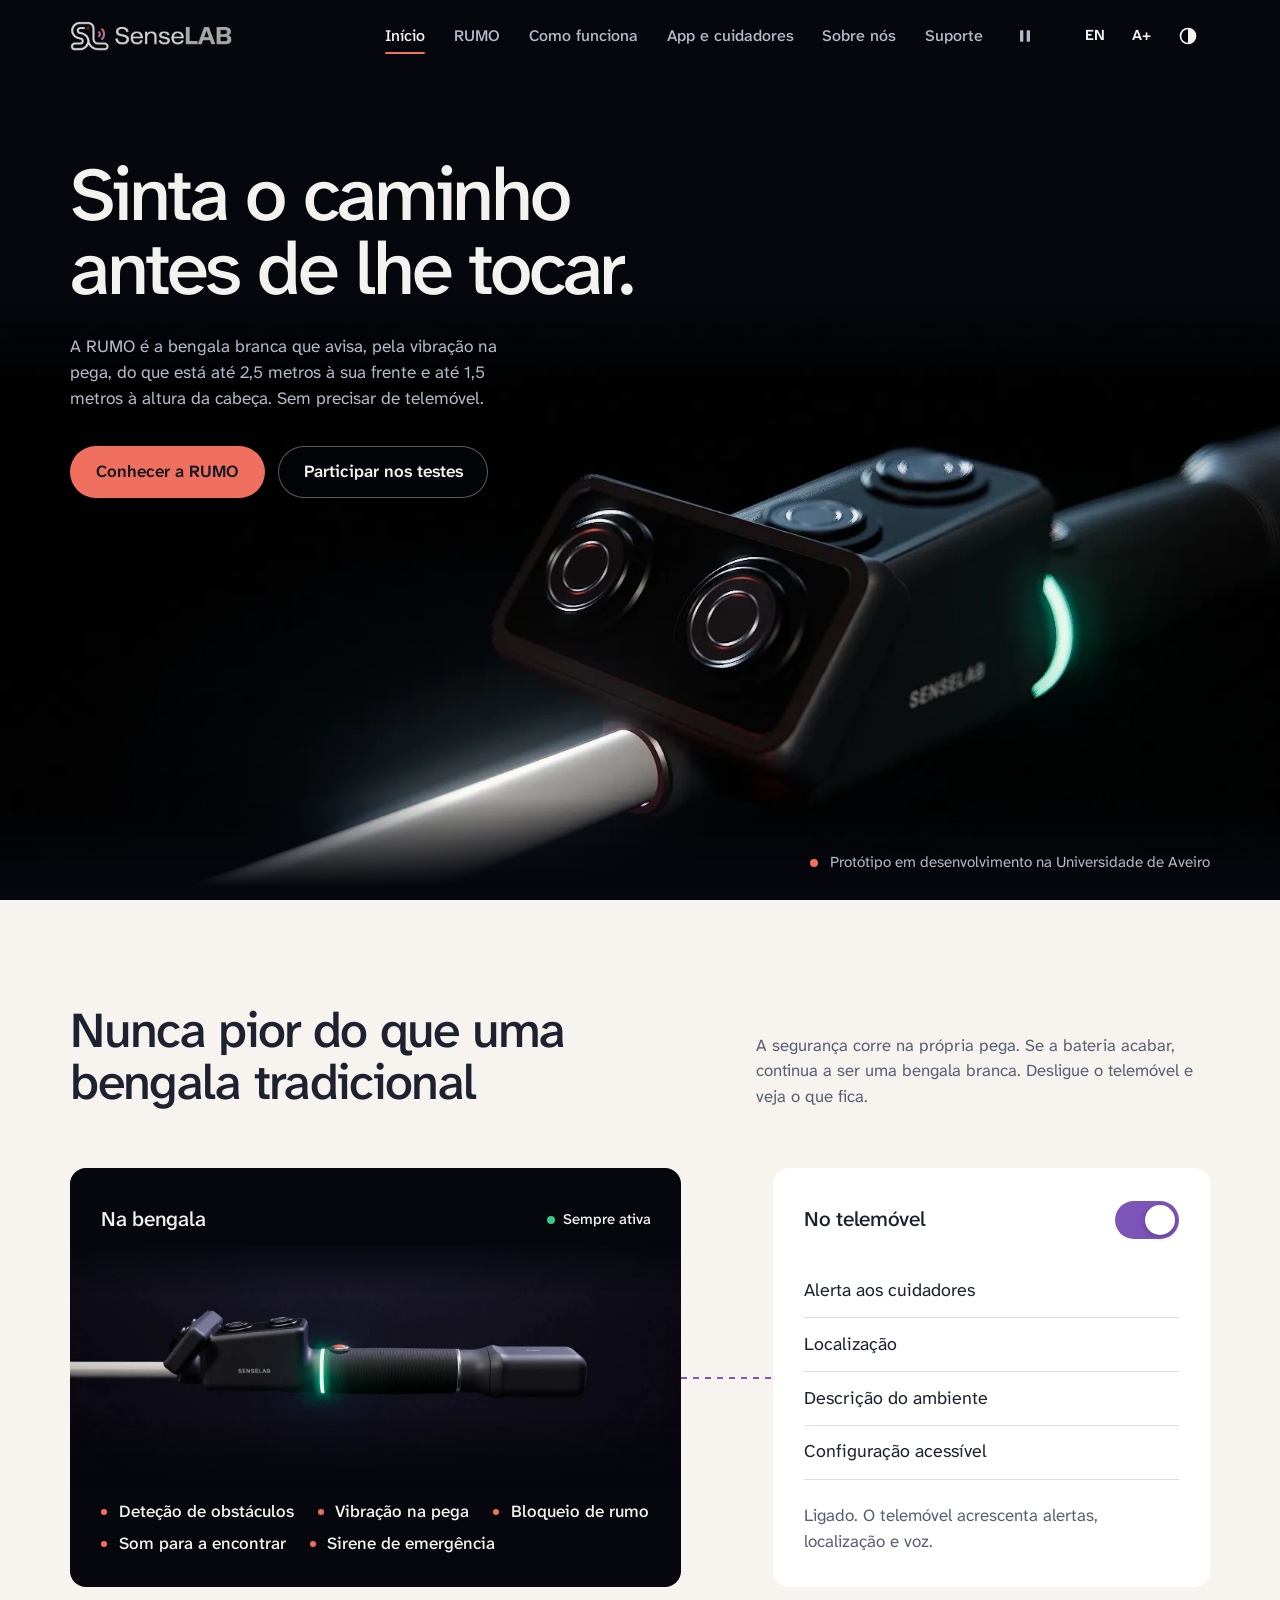
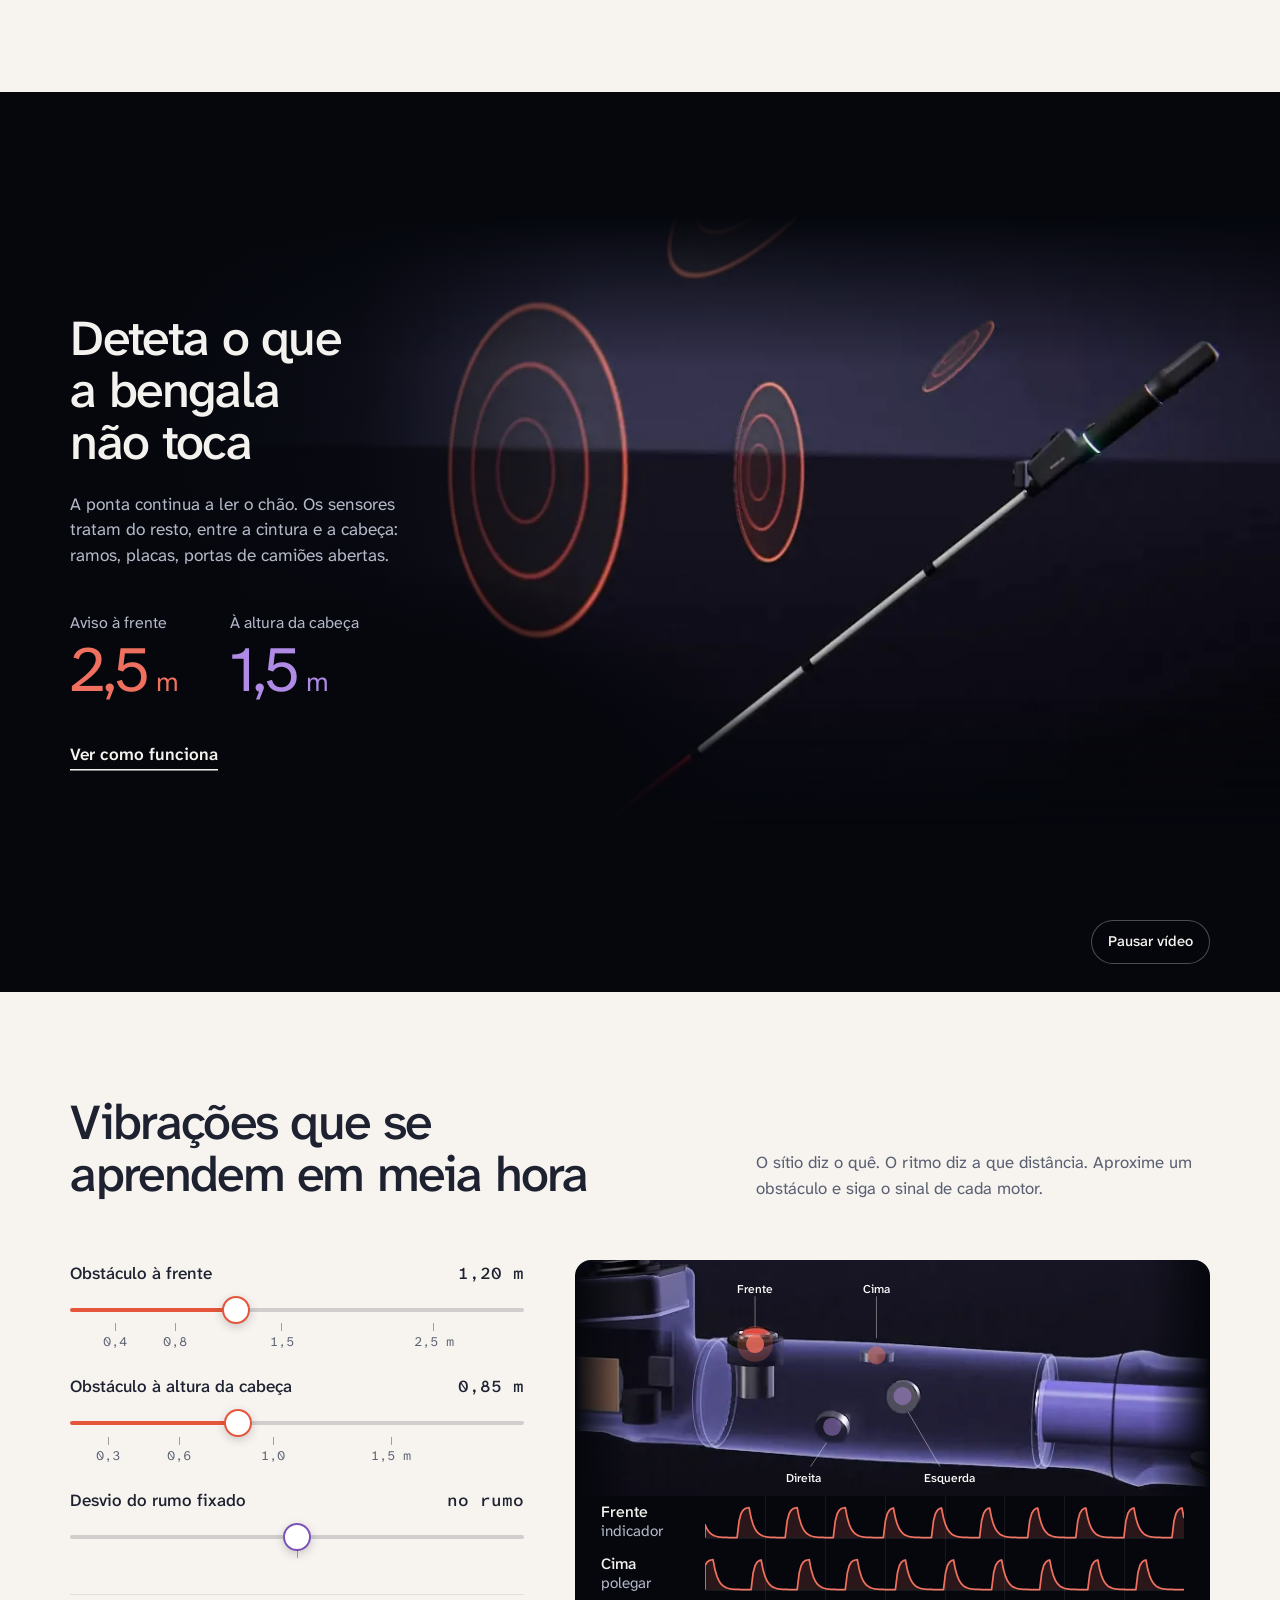
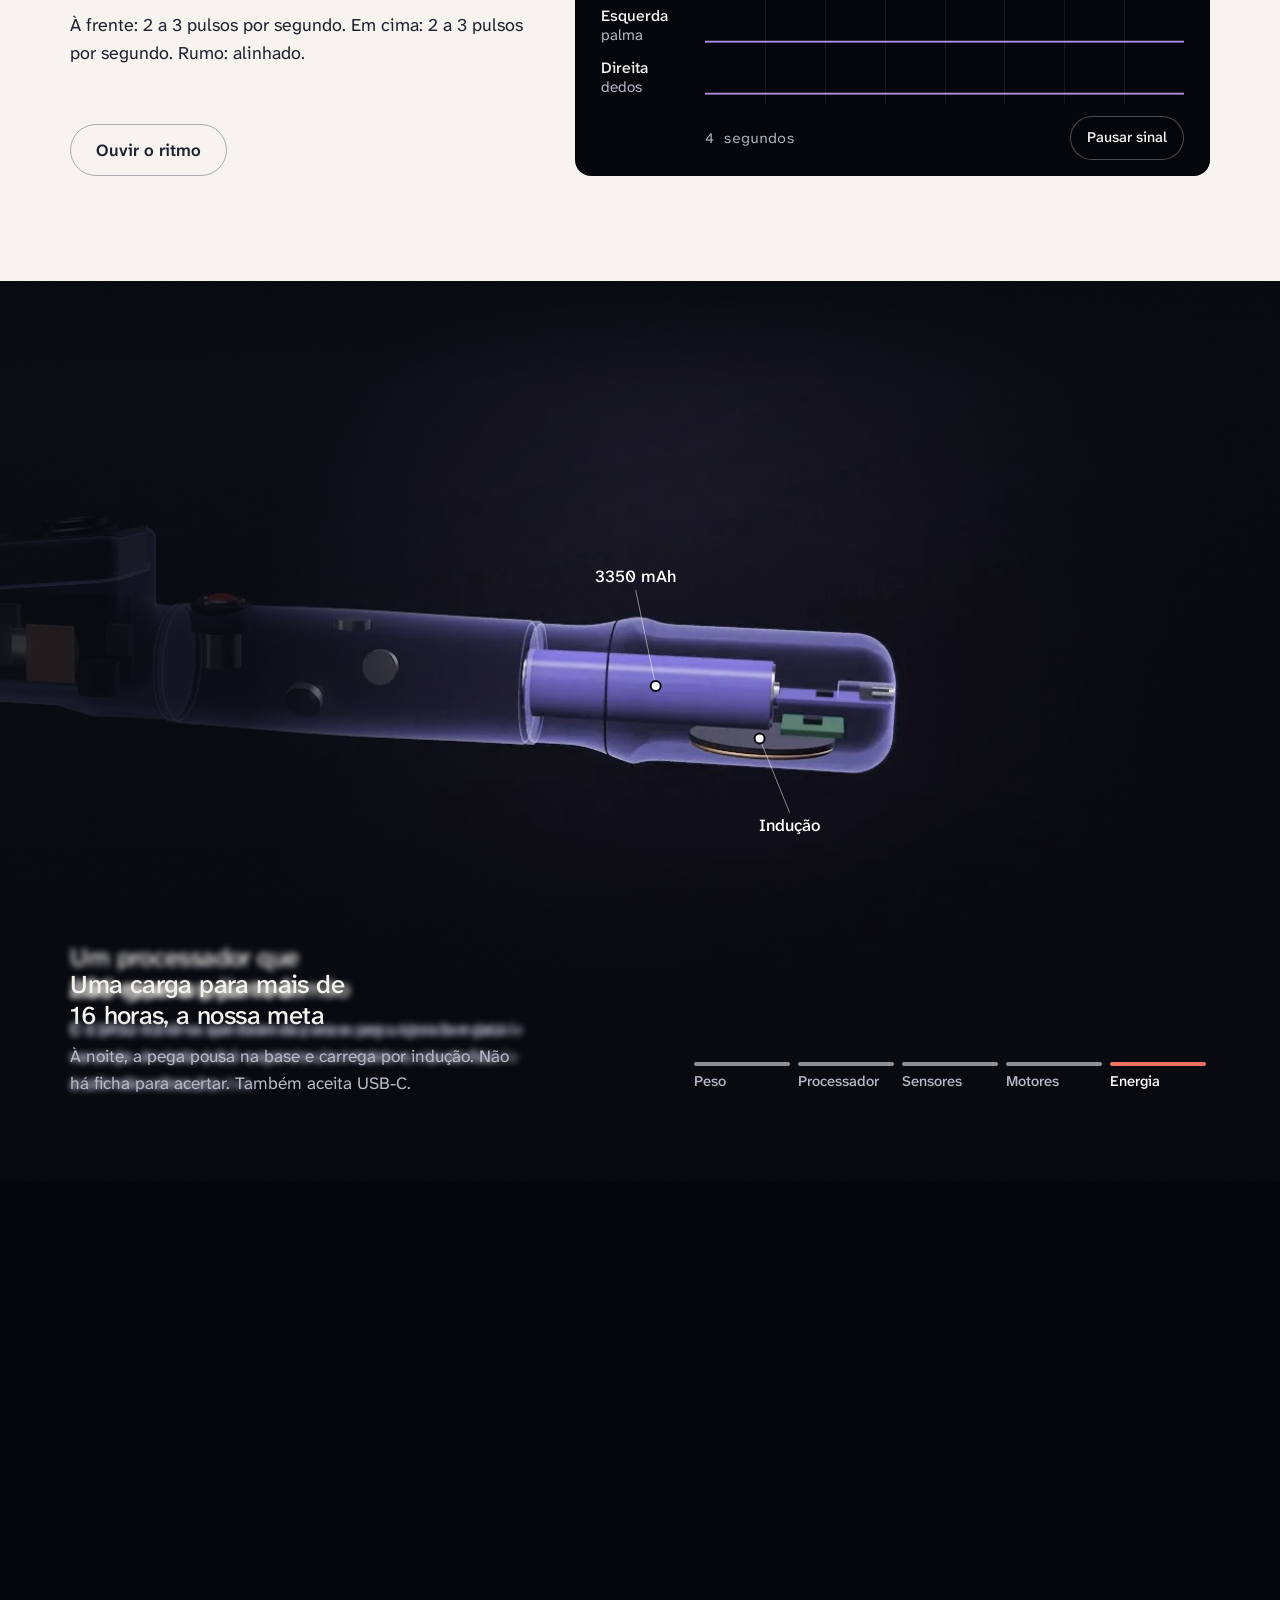
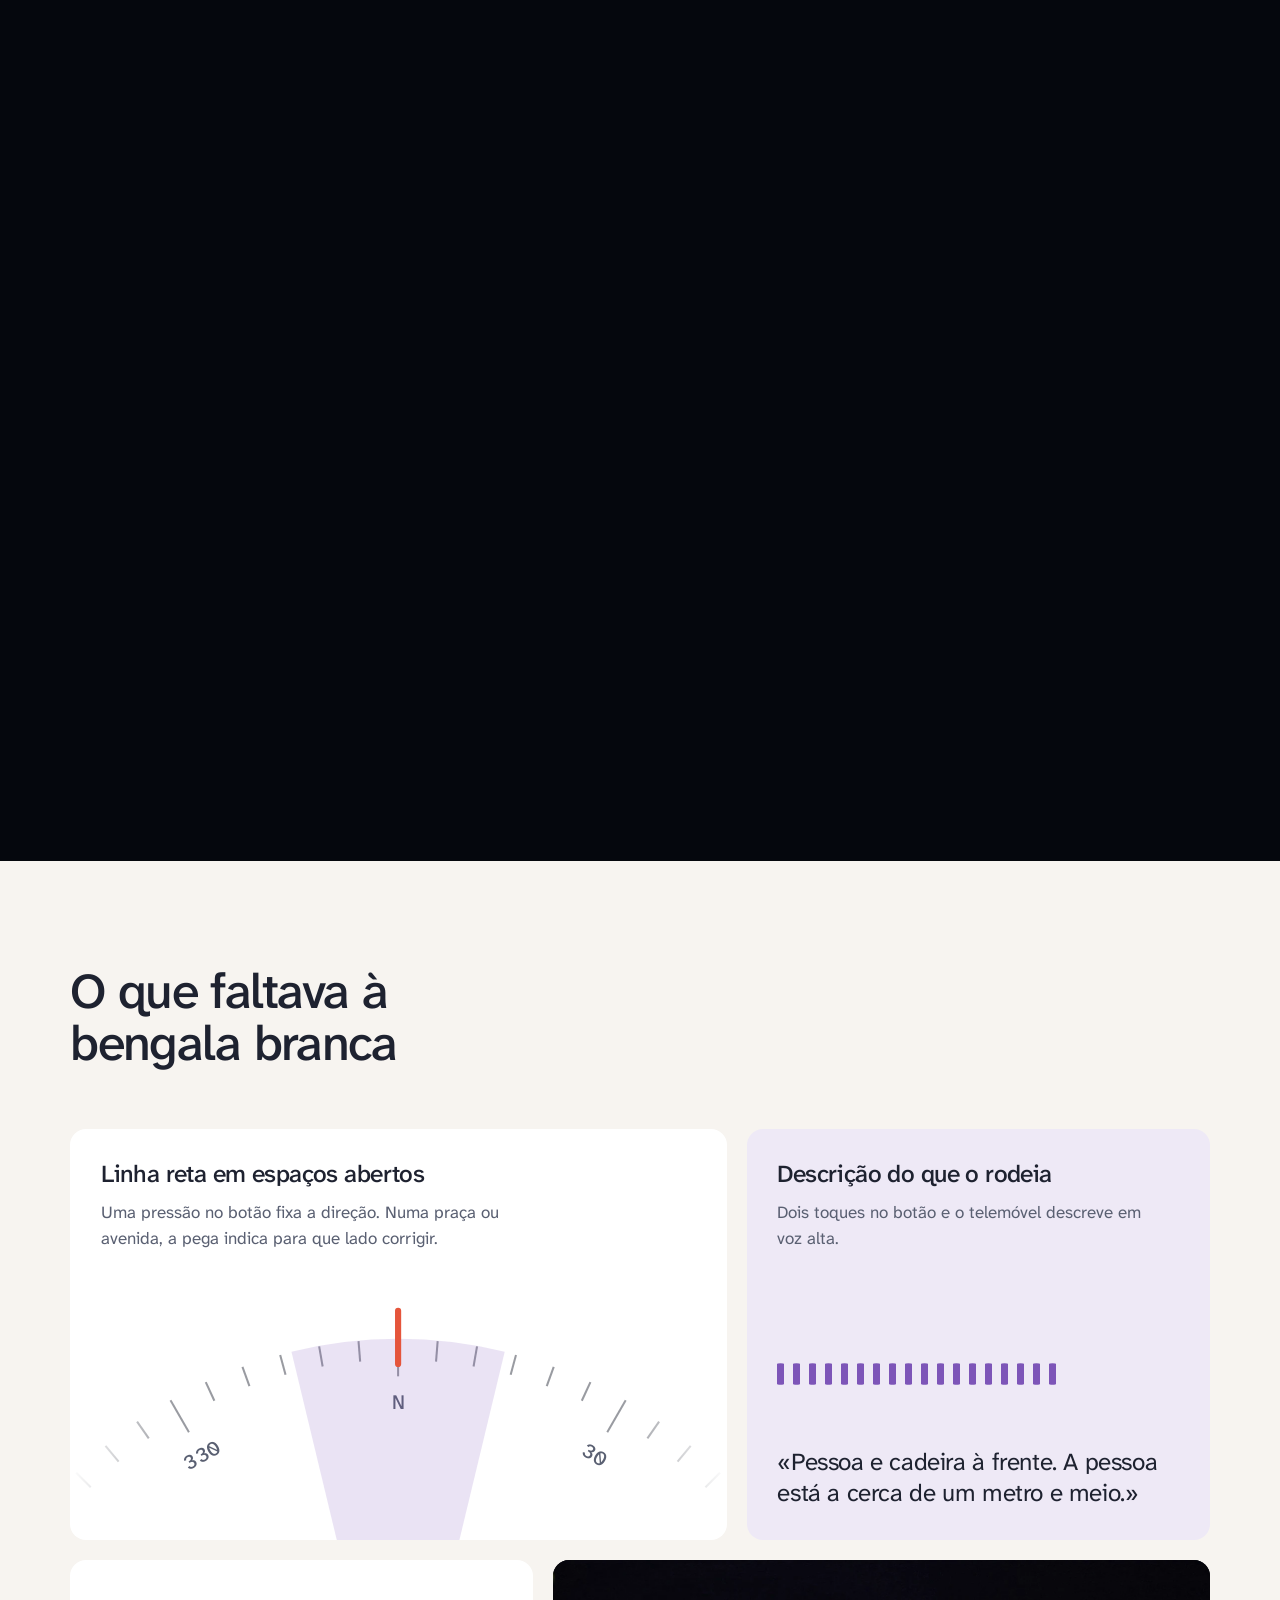
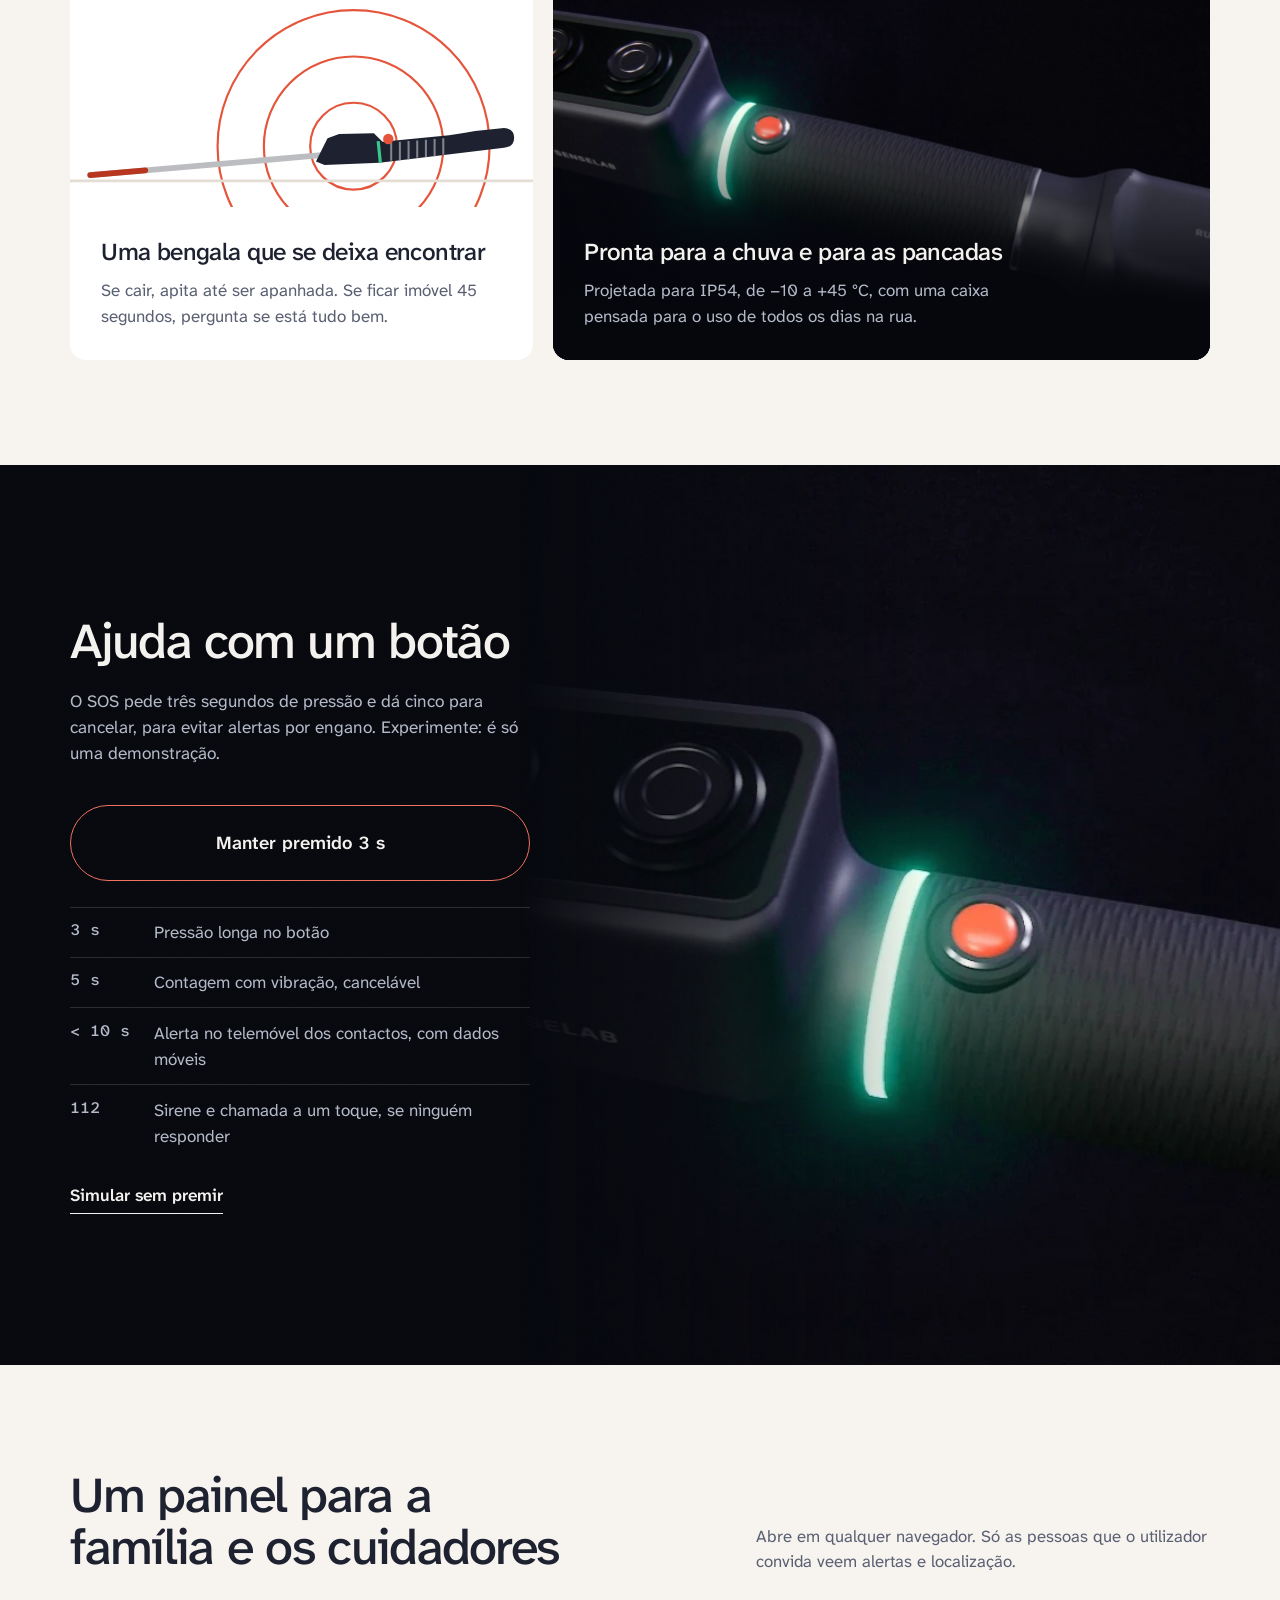
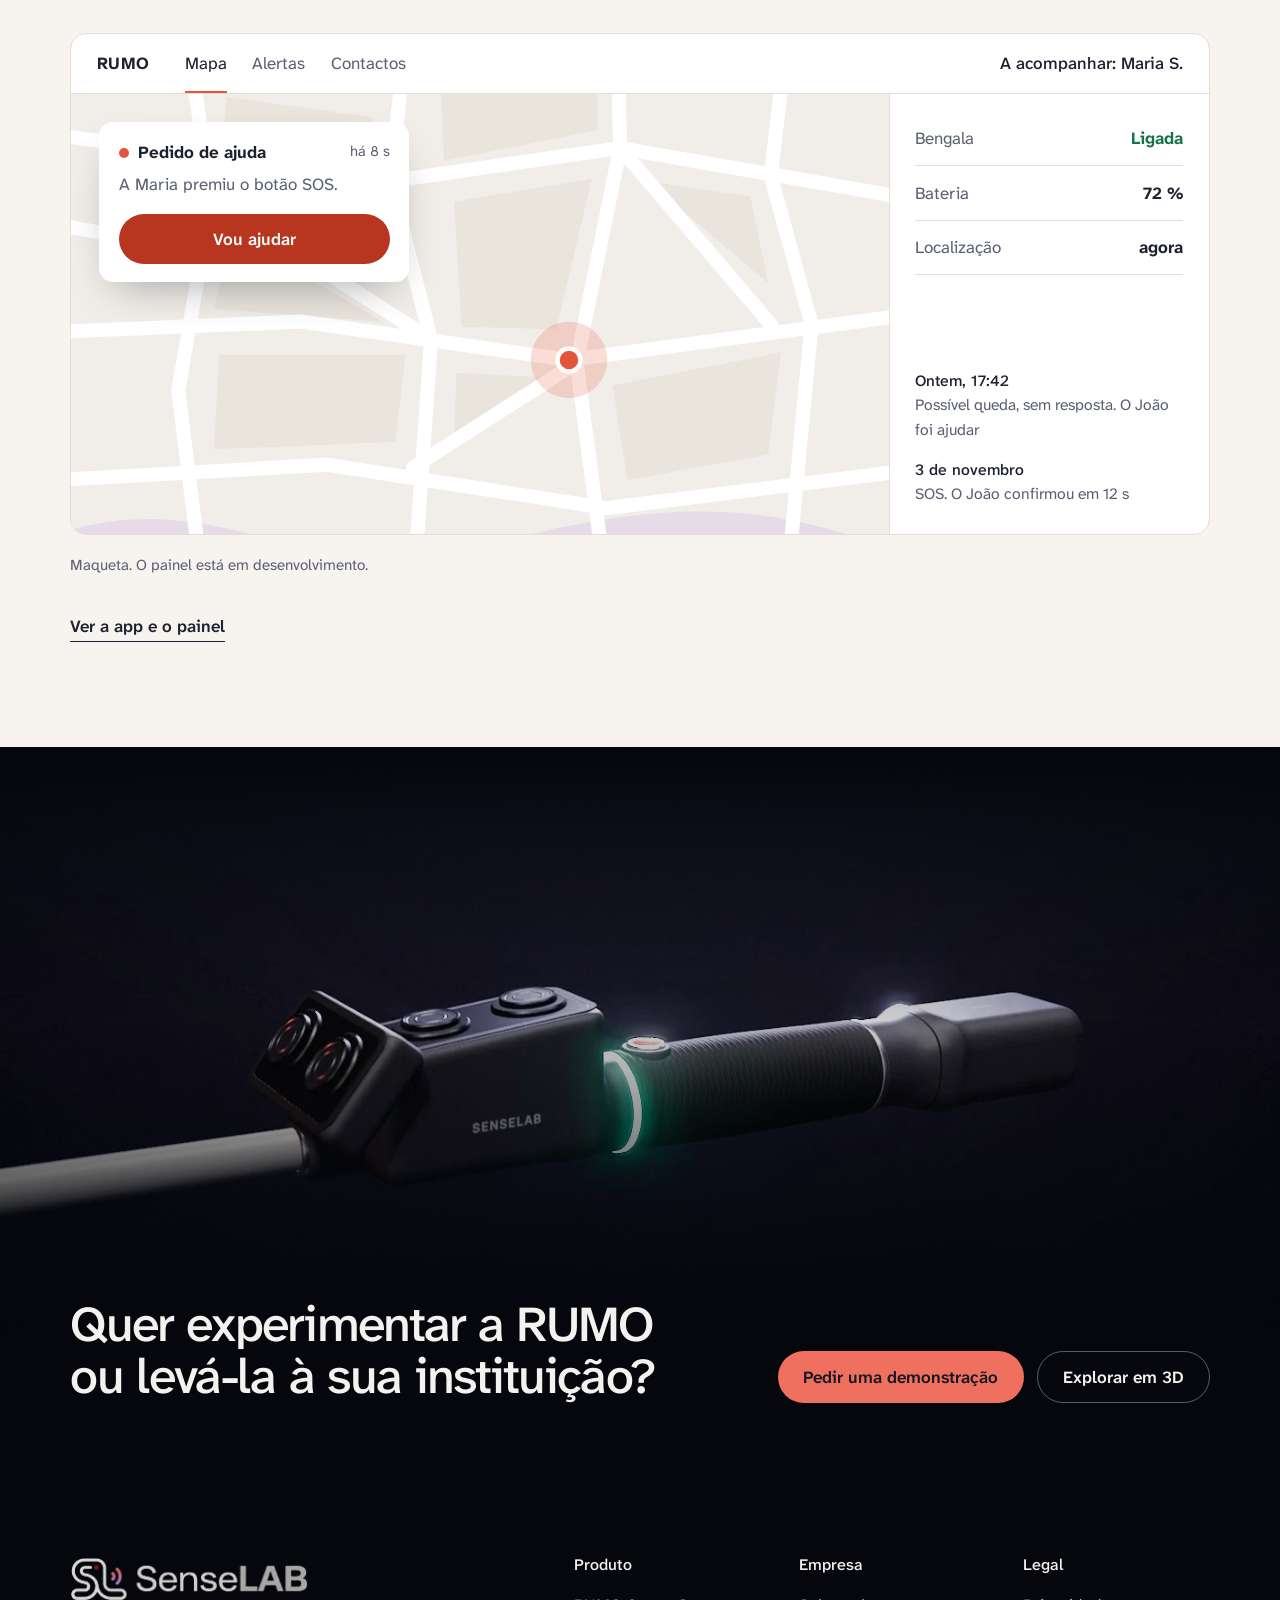
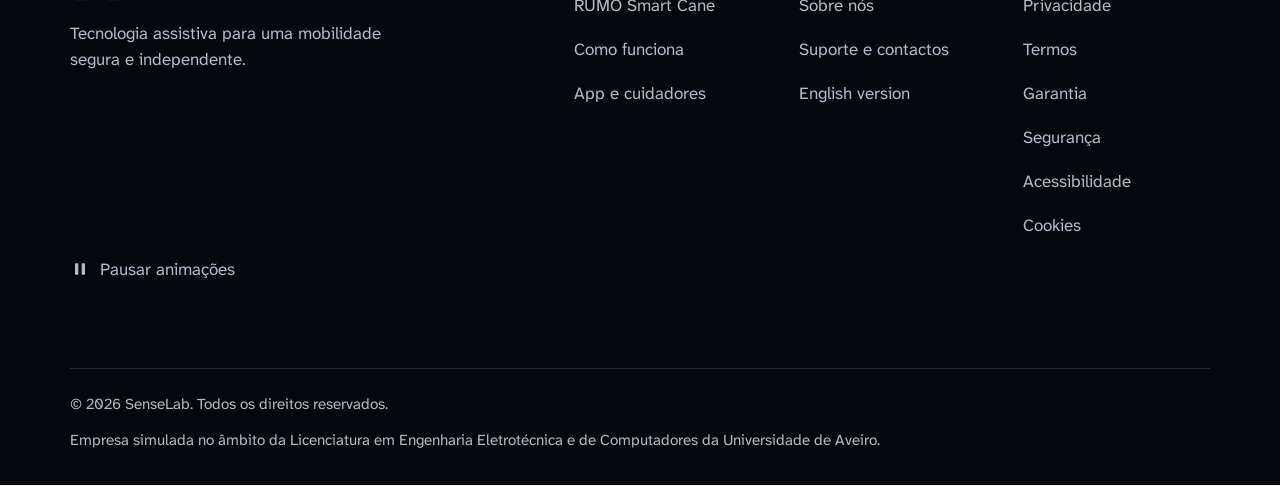
==== commit da93e2ed: "Add files via upload" ====
--- a/index.html
+++ b/index.html
@@ -29,8 +29,8 @@
 <link rel="preconnect" href="https://fonts.googleapis.com">
 <link rel="preconnect" href="https://fonts.gstatic.com" crossorigin>
 <link href="https://fonts.googleapis.com/css2?family=Atkinson+Hyperlegible+Mono:wght@400;500&family=Atkinson+Hyperlegible+Next:ital,wght@0,300..700;1,400&display=swap" rel="stylesheet">
-<script>if(!/^(#inicio|#conteudo|#vibracoes)?$/.test(location.hash))document.documentElement.setAttribute('data-cold','');else{var l=document.createElement('link');l.rel='preload';l.as='image';l.href='assets/film/hero.webp';document.head.appendChild(l)}</script>
-<link rel="stylesheet" href="assets/style.css?v=2a4ce6d5">
+<script>if(!/^(#inicio|#conteudo|#vibracoes)?$/.test(location.hash))document.documentElement.setAttribute('data-cold','')</script>
+<link rel="stylesheet" href="assets/style.css?v=edc218ae">
 <script>document.documentElement.classList.add('js');try{var t=localStorage.getItem('sl-theme');if(t)document.documentElement.setAttribute('data-theme',t);if(localStorage.getItem('sl-motion')==='1')document.documentElement.classList.add('no-motion')}catch(e){}</script>
 <script type="application/ld+json">{"@context":"https://schema.org","@type":"Organization","name":"SenseLab","url":"https://entermega.github.io/senselab-site/","logo":"https://entermega.github.io/senselab-site/assets/icon-512.png","email":"senselabgeral@gmail.com","description":"Tecnologia assistiva para uma mobilidade independente"}</script>
 </head>
@@ -666,7 +666,7 @@
   </div>
 </footer>
 <p class="sr" id="say" role="status"></p>
-<script defer src="assets/film.js?v=b8bbdf88"></script>
+<script defer src="assets/film.js?v=bc0947ce"></script>
 <script defer src="assets/viewer.js?v=e41e6cab"></script>
 <script defer onerror="document.documentElement.removeAttribute('data-cold');document.documentElement.classList.remove('js')" src="assets/site.js?v=fd676dfd"></script>
 </body>
--- a/assets/style.css
+++ b/assets/style.css
@@ -0,0 +1,589 @@
+/* SenseLab. Paleta original: carvão, papel quente, coral e violeta. Uma família tipográfica (Atkinson Hyperlegible Next), mono para medidas. */
+:root{
+  --paper:#F7F4F0;--surface:#FFFFFF;--ink:#1E2230;--muted:#5A6072;--line:#E3DDD4;
+  --accent:#E5553B;--accent-ink:#B8361F;--violet:#7D55B8;--deep:#141722;--deep-2:#1F2434;
+  --on-deep:#F4F2EE;--on-deep-muted:#B4B9C8;--night:#05070D;--coral:#F0705F;--lilac:#B08BE6;
+  --grad:linear-gradient(115deg,#F0705F 0%,#C46A9E 55%,#9A6BD1 100%);
+  --font:"Atkinson Hyperlegible Next","Atkinson Hyperlegible",Verdana,system-ui,sans-serif;
+  --mono:"Atkinson Hyperlegible Mono",ui-monospace,Menlo,monospace;
+  --step:1;--gut:clamp(20px,5.5vw,80px);--max:1280px;--r:16px;--pad:clamp(72px,8.2vw,124px);
+  --out:cubic-bezier(.23,1,.32,1);--inout:cubic-bezier(.77,0,.175,1);
+  --stage:radial-gradient(70% 62% at 50% 44%,#FFFFFF 0%,#F1EDE7 70%,#E9E3DB 100%);
+  color-scheme:light}
+@media (prefers-color-scheme:dark){:root:not([data-theme="light"]){--paper:#11131B;--surface:#1A1E2B;--ink:#F1EFEA;--muted:#A9AFBF;--line:#2A2F40;--accent:#F0705F;--accent-ink:#FF8E7C;--violet:#B08BE6;--deep:#0B0D14;--deep-2:#171B28;--stage:radial-gradient(70% 62% at 50% 44%,#39425E 0%,#1E2333 70%,#171B28 100%);color-scheme:dark}}
+:root[data-theme="dark"]{--paper:#11131B;--surface:#1A1E2B;--ink:#F1EFEA;--muted:#A9AFBF;--line:#2A2F40;--accent:#F0705F;--accent-ink:#FF8E7C;--violet:#B08BE6;--deep:#0B0D14;--deep-2:#171B28;--stage:radial-gradient(70% 62% at 50% 44%,#39425E 0%,#1E2333 70%,#171B28 100%);color-scheme:dark}
+:root[data-size="125"]{font-size:125%}:root[data-size="150"]{font-size:150%}
+
+*{box-sizing:border-box}
+[hidden]{display:none!important}
+html{-webkit-text-size-adjust:100%;scroll-padding-top:88px}
+body{margin:0;background:var(--paper);color:var(--ink);font-family:var(--font);font-size:calc(1.0625rem*var(--step));line-height:1.55;-webkit-font-smoothing:antialiased}
+img,svg,video{max-width:100%;display:block}
+a{color:inherit;text-underline-offset:.22em;text-decoration-thickness:1px}
+p,dl,dd,ol,ul{margin:0}
+h1,h2,h3,h4{margin:0;font-weight:500;text-wrap:balance;letter-spacing:-.022em;line-height:1.08}
+h1{font-size:calc(clamp(2.6rem,5.9vw,5.5rem)*var(--step));letter-spacing:-.042em;line-height:.99}
+h2{font-size:calc(clamp(2rem,3.9vw,3.5rem)*var(--step));letter-spacing:-.034em;line-height:1.04}
+h3{font-size:calc(1.3rem*var(--step));letter-spacing:-.014em;line-height:1.2}
+.wrap{width:min(100% - 2*var(--gut),var(--max));margin-inline:auto}
+.lede{font-size:calc(clamp(1.08rem,1.35vw,1.25rem)*var(--step));line-height:1.5;color:var(--muted);max-width:46ch;text-wrap:pretty}
+.muted{color:var(--muted)}.prose{max-width:60ch}
+.sr{position:absolute;width:1px;height:1px;overflow:hidden;clip-path:inset(50%);white-space:nowrap}
+.skip{position:fixed;left:12px;top:-80px;background:var(--coral);color:#141722;padding:.8rem 1.2rem;font-weight:600;z-index:99;border-radius:10px}
+.skip:focus{top:12px}
+:focus-visible{outline:3px solid var(--accent);outline-offset:3px;border-radius:6px}
+.night :focus-visible,.dark :focus-visible,header :focus-visible,footer :focus-visible,.scope :focus-visible{outline-color:var(--coral)}
+main:focus{outline:0}
+section{padding:var(--pad) 0;position:relative}
+section.tight{padding-top:0}
+.hero .ghost{background:rgba(5,7,13,.6)}
+.night{background:var(--night);color:var(--on-deep)}
+.dark{background:#0A0B12;color:var(--on-deep)}
+.night .lede,.night .muted,.dark .muted,.dark .lede{color:var(--on-deep-muted)}
+.head2{display:grid;grid-template-columns:7fr 5fr;gap:1.4rem clamp(24px,4vw,72px);align-items:end;margin-bottom:clamp(36px,4.6vw,72px)}
+.head2>h2{max-width:17ch}
+.head2>p{font-size:calc(clamp(1.05rem,1.3vw,1.2rem)*var(--step));max-width:48ch}
+.head2>p+p{grid-column:2}
+@media (max-width:900px){.head2{grid-template-columns:1fr}.head2>p+p{grid-column:1}}
+.note{font-size:.95rem;color:var(--muted);margin-top:1.2rem;max-width:72ch}
+.dark .note{color:var(--on-deep-muted)}
+.js .view{display:none}html[data-cold] .view{display:none!important}.js .view.on{display:block}.routed .view.on{animation:fadein .22s ease}
+@keyframes fadein{from{opacity:0}}
+.view{scroll-margin-top:72px}h1:focus,.policy h2:focus,#h-contact:focus{outline:0}h1:focus-visible,.policy h2:focus-visible,#h-contact:focus-visible{outline:0;text-decoration:underline;text-decoration-color:var(--coral);text-decoration-thickness:3px;text-underline-offset:.14em}
+
+/* botões e ligações */
+.btn{display:inline-flex;align-items:center;justify-content:center;min-height:52px;padding:.8rem 1.55rem;border-radius:999px;border:1.5px solid transparent;font:inherit;font-weight:600;line-height:1.1;text-decoration:none;cursor:pointer;color:inherit;background:transparent;transition:transform .16s var(--out),background-color .18s ease,border-color .18s ease,color .18s ease}
+.btn:active{transform:scale(.97)}
+.btn.primary{background:var(--accent-ink);color:#fff}
+:root[data-theme="dark"] .btn.primary,.night .btn.primary,.dark .btn.primary{background:var(--coral);color:#141722}
+.btn.ghost{border-color:rgba(255,255,255,.34)}
+.btn.line{border-color:color-mix(in srgb,var(--ink) 34%,transparent)}
+.btn .arr{display:none}
+.more{display:inline-block;font-weight:600;text-decoration:none;background:linear-gradient(currentColor,currentColor) 0 100%/100% 1.5px no-repeat;padding-bottom:.18em;transition:background-size .28s var(--out)}
+.mini{font:500 .92rem/1 var(--font);min-height:44px;padding:0 1rem;border-radius:999px;border:1px solid rgba(255,255,255,.28);background:rgba(5,7,13,.5);color:var(--on-deep);cursor:pointer;transition:background-color .18s ease,transform .16s var(--out)}
+.mini:active{transform:scale(.97)}
+@media (hover:hover) and (pointer:fine){
+  .btn.primary:hover{background:color-mix(in srgb,var(--accent-ink) 86%,#000)}
+  :root[data-theme="dark"] .btn.primary:hover,.night .btn.primary:hover,.dark .btn.primary:hover{background:#ff8a7a}
+  .btn.ghost:hover{background:rgba(255,255,255,.1);border-color:rgba(255,255,255,.6)}
+  .btn.line:hover{background:color-mix(in srgb,var(--ink) 7%,transparent)}
+  .more:hover{background-size:0 1.5px;background-position:100% 100%}
+  .mini:hover{background:rgba(255,255,255,.14)}
+}
+.cta{display:flex;flex-wrap:wrap;gap:.8rem}
+
+/* cabeçalho */
+header.site{position:fixed;inset:0 0 auto;z-index:40;color:var(--on-deep);background:transparent;transition:background-color .25s ease}
+header.site.solid,header.site:has(nav.open){background:rgba(8,10,17,.94);-webkit-backdrop-filter:blur(16px) saturate(1.3);backdrop-filter:blur(16px) saturate(1.3)}
+.bar{width:min(100% - 2*var(--gut),var(--max));margin-inline:auto;display:flex;align-items:center;gap:1rem;min-height:72px}
+.brand{flex:none;display:flex;align-items:center;min-height:44px}.brand img{height:30px;width:auto}
+nav.main{display:flex;margin-left:auto;gap:.1rem}
+nav.main a{position:relative;text-decoration:none;font-weight:500;font-size:1rem;padding:.7rem .85rem;color:var(--on-deep-muted);white-space:nowrap;transition:color .16s ease}
+nav.main a::after{content:"";position:absolute;left:.85rem;right:.85rem;bottom:.38rem;height:2px;border-radius:2px;background:var(--coral);transform:scaleX(0);transform-origin:left;transition:transform .24s var(--out)}
+nav.main a[aria-current="page"]{color:var(--on-deep)}nav.main a[aria-current="page"]::after{transform:scaleX(1)}
+@media (hover:hover) and (pointer:fine){nav.main a:hover{color:var(--on-deep)}}
+.tools{display:flex;gap:.15rem;flex:none;margin-left:.6rem}
+.tools button,.tools .lang{display:grid;place-items:center;min-width:44px;min-height:44px;border:0;border-radius:999px;background:transparent;color:var(--on-deep);font:600 .95rem/1 var(--font);text-decoration:none;cursor:pointer;transition:background-color .18s ease,transform .16s var(--out)}
+.tools button:active,.tools .lang:active{transform:scale(.94)}
+.tools button[aria-pressed="true"]{background:rgba(255,255,255,.16)}
+#btn-menu{display:none}
+@media (hover:hover) and (pointer:fine){.tools button:hover,.tools .lang:hover{background:rgba(255,255,255,.12)}}
+@media (max-width:1080px){
+  #btn-menu{display:grid}.tools{margin-left:auto}
+  nav.main{position:absolute;left:0;right:0;top:100%;height:calc(100dvh - 72px);background:rgba(8,10,17,.98);flex-direction:column;padding:1.2rem var(--gut) 2rem;gap:0;visibility:hidden;opacity:0;transform:translateY(-8px);transition:opacity .18s ease,transform .22s var(--out),visibility 0s .22s;overflow:auto}
+  nav.main.open{visibility:visible;opacity:1;transform:none;transition:opacity .18s ease,transform .22s var(--out)}
+  nav.main a{font-size:1.7rem;letter-spacing:-.02em;padding:.75rem 0;color:var(--on-deep)}
+  nav.main a::after{left:0;right:auto;width:28px;bottom:.3rem}
+}
+.nav-c{
+  #btn-menu{display:grid}.tools{margin-left:auto}
+  nav.main{position:absolute;left:0;right:0;top:100%;height:calc(100dvh - 72px);background:rgba(8,10,17,.98);flex-direction:column;padding:1.2rem var(--gut) 2rem;gap:0;visibility:hidden;opacity:0;transform:translateY(-8px);transition:opacity .18s ease,transform .22s var(--out),visibility 0s .22s;overflow:auto}
+  nav.main.open{visibility:visible;opacity:1;transform:none;transition:opacity .18s ease,transform .22s var(--out)}
+  nav.main a{font-size:1.7rem;letter-spacing:-.02em;padding:.75rem 0;color:var(--on-deep)}
+  nav.main a::after{left:0;right:auto;width:28px;bottom:.3rem}
+}
+@media (max-width:440px){.brand{flex:0 1 auto;min-width:0}.tools button,.tools .lang{font-size:15px!important}.bar,.wrap{min-width:0}body{overflow-x:clip}.brand img{height:24px;object-fit:contain;object-position:left}.bar{gap:.3rem}.tools{margin-left:auto}.tools button,.tools .lang{min-width:44px}}
+@media (max-width:360px){.brand img{height:20px}.bar{gap:0}.tools{gap:0}.tools button,.tools .lang{min-width:43px}.modes{right:12px;left:12px}.modes button{flex:1;padding:0 .3rem;font-size:.82rem}.wrap,.bar{width:calc(100% - 32px)}}
+.motion-t{display:inline-grid;place-items:center;min-width:44px;min-height:44px;border:0;border-radius:999px;background:none;color:var(--on-deep-muted);font:inherit;cursor:pointer;margin-left:.3rem}.motion-t svg{width:20px;height:20px}.motion-t .pl{display:none}.motion-t[aria-pressed="true"]{color:var(--coral)}.motion-t[aria-pressed="true"] .pl{display:block}.motion-t[aria-pressed="true"] .pa{display:none}
+.motion-t span{position:absolute;width:1px;height:1px;overflow:hidden;clip-path:inset(50%)}
+@media (max-width:1080px){.motion-t{display:flex;justify-content:flex-start;gap:.9rem;margin:1.4rem 0 0;font-size:1.1rem;color:var(--on-deep)}.motion-t span{position:static;width:auto;height:auto;clip-path:none}}.nav-c{.motion-t{display:flex;justify-content:flex-start;gap:.9rem;margin:1.4rem 0 0;font-size:1.1rem;color:var(--on-deep)}.motion-t span{position:static;width:auto;height:auto;clip-path:none}}
+#btn-menu path{transition:transform .22s var(--out),opacity .14s ease;transform-origin:12px 12px}#btn-menu[aria-expanded="true"] path:nth-child(1){transform:translateY(5px) rotate(45deg)}#btn-menu[aria-expanded="true"] path:nth-child(2){opacity:0}#btn-menu[aria-expanded="true"] path:nth-child(3){transform:translateY(-5px) rotate(-45deg)}
+
+/* herói */
+.hero{min-height:100svh;padding:0;overflow:hidden;display:flex;flex-direction:column}
+.hero-film{background:url(film/hero.webp) right -13vw bottom -1vw/114vw auto no-repeat;-webkit-mask-image:linear-gradient(0deg,transparent 1vw,#000 8vw,#000 40vw,transparent 47vw);mask-image:linear-gradient(0deg,transparent 1vw,#000 8vw,#000 40vw,transparent 47vw);position:absolute;left:0;right:0;bottom:0;height:min(100%,62vw);pointer-events:none}
+.hero-film video{mix-blend-mode:lighten;position:absolute;right:-13vw;bottom:-1vw;width:114vw;max-width:none;height:auto}
+/* a imagem fixa é só reserva: nunca por baixo do vídeo */
+.js:not(.hero-still) .hero-film{background-image:none}
+.hero-still .hero-film video{visibility:hidden}
+.hero-copy{position:relative;padding-top:clamp(116px,17.5svh,190px)}
+.hero h1 .ln{display:block}
+.hero .lede{margin-top:1.7rem;max-width:40ch}
+.hero .cta{margin-top:2.1rem}
+.hero-foot{position:relative;margin-top:auto;padding-bottom:1.6rem;display:flex;align-items:center;gap:.7rem;font-size:.95rem;color:var(--on-deep-muted)}
+.hero-foot{justify-content:flex-end}
+.dot{width:8px;height:8px;border-radius:50%;background:var(--coral);flex:none}
+.js .hero h1 .ln,.js .hero .lede,.js .hero .cta{animation:rise .8s var(--out) both}
+.js .hero h1 .ln:nth-child(2){animation-delay:.09s}.js .hero .lede{animation-delay:.17s}.js .hero .cta{animation-delay:.23s}
+@keyframes rise{from{opacity:0;transform:translateY(22px)}}
+@media (max-width:820px){
+  .hero-copy{padding-top:104px}
+  .hero-film{top:auto;height:84vw;background-position:right -38vw bottom 5vh;background-size:190vw auto;-webkit-mask-image:linear-gradient(0deg,transparent 5vh,#000 14vh,#000 62vw,transparent 82vw);mask-image:linear-gradient(0deg,transparent 5vh,#000 14vh,#000 62vw,transparent 82vw)}
+  .hero-film video{right:-38vw;bottom:5vh;width:190vw}
+  .hero-copy{padding-bottom:64vw}
+  .hero-foot{justify-content:flex-start}
+  .hero .lede{margin-top:1.2rem}.hero .cta{margin-top:1.5rem}
+}
+@media (max-width:480px){.cta .btn{width:100%}}
+
+/* princípio */
+.link-demo{display:grid;grid-template-columns:7fr 92px 5fr;align-items:stretch}
+.unit{background:var(--surface);border-radius:var(--r);padding:clamp(20px,2.4vw,34px);display:flex;flex-direction:column;gap:1.4rem;min-width:0}
+.unit-cane{background:#05070d;color:var(--on-deep);overflow:hidden;position:relative}
+.unit-top{display:flex;justify-content:space-between;align-items:center;gap:1rem;min-height:44px;position:relative}
+.unit-img{margin:-1.4rem calc(-1*clamp(20px,2.4vw,34px));aspect-ratio:2.5;overflow:hidden}
+.unit-img img{width:124%;max-width:none;margin-left:-14%;height:100%;object-fit:cover;-webkit-mask-image:linear-gradient(180deg,transparent,#000 22%,#000 72%,transparent);mask-image:linear-gradient(180deg,transparent,#000 22%,#000 72%,transparent)}
+.caps{list-style:none;padding:0;display:flex;flex-wrap:wrap;gap:.35rem 1.5rem;position:relative}
+.unit-cane .caps{margin-top:auto}
+.unit-phone .caps{display:grid;gap:0}
+.unit-phone .caps li{padding:.78rem 0;border-bottom:1px solid var(--line);font-size:calc(1.12rem*var(--step))}
+.unit-cane .caps li{padding-left:1.1rem;position:relative;font-weight:500}
+.unit-cane .caps li::before{content:"";position:absolute;left:0;top:.62em;width:6px;height:6px;border-radius:50%;background:var(--coral)}
+.unit-msg{margin-top:auto;min-height:3.2em;color:var(--muted)}
+.state{display:inline-flex;align-items:center;gap:.5rem;font-size:.92rem;font-weight:500}
+.state::before{content:"";width:8px;height:8px;border-radius:50%;background:#37C98B}
+.wire{position:relative;display:grid;place-items:center}
+.wire::before{content:"";position:absolute;left:0;right:0;top:50%;height:2px;background:repeating-linear-gradient(90deg,var(--violet) 0 6px,transparent 6px 12px);background-size:24px 2px;animation:flow .9s linear infinite;transform-origin:left;transition:transform .34s var(--inout)}
+@keyframes flow{to{background-position-x:24px}}
+[data-on="false"] .wire::before{transform:scaleX(0)}
+.unit-phone .caps li>span:first-child{background:linear-gradient(var(--accent),var(--accent)) 0 54%/0 1.5px no-repeat;transition:background-size .28s var(--out),color .2s ease;transition-delay:calc(var(--i,0)*40ms)}
+[data-on="false"] .unit-phone .caps li>span:first-child{background-size:100% 1.5px;color:var(--muted)}
+.unit-img{position:relative}.pulse3{position:absolute;left:43.6%;top:53%;width:120px;height:120px;margin:-60px;border-radius:50%;border:2px solid var(--coral);opacity:0}
+[data-on="false"] .pulse3{animation:p3 .9s var(--out) 3}
+@keyframes p3{0%{transform:scale(.25);opacity:1}100%{transform:scale(1.3);opacity:0}}
+.switch{width:64px;height:38px;border-radius:999px;border:0;padding:0;position:relative;cursor:pointer;background:color-mix(in srgb,var(--ink) 26%,transparent);transition:background-color .2s ease}
+.switch::after{content:"";position:absolute;inset:-4px}
+.switch i{position:absolute;left:4px;top:4px;width:30px;height:30px;border-radius:50%;background:#fff;box-shadow:0 2px 6px rgba(0,0,0,.25);transition:transform .22s var(--out)}
+.switch[aria-checked="true"]{background:var(--violet)}.switch[aria-checked="true"] i{transform:translateX(26px)}
+.switch:active i{transform:scale(.92)}.switch[aria-checked="true"]:active i{transform:translateX(26px) scale(.92)}
+@media (max-width:900px){.link-demo{grid-template-columns:1fr}.wire{height:44px}.wire::before{left:50%;right:auto;top:0;bottom:0;width:2px;height:auto;background:repeating-linear-gradient(180deg,var(--violet) 0 6px,transparent 6px 12px);animation:none}}
+
+/* sequência por scroll */
+.scrub{height:420vh;padding:0}
+.scrub-pin{position:sticky;top:0;height:100svh;overflow:hidden}
+.scrub canvas{position:absolute;inset:0;width:100%;height:100%}
+.scrub-mark{position:absolute;inset:0;width:100%;height:100%;max-width:none;pointer-events:none;opacity:0;transition:opacity .2s ease;overflow:visible}
+.scrub-mark.show{opacity:1}
+.scrub-mark circle{fill:none;stroke:var(--coral);stroke-width:1.5;transform-box:fill-box;transform-origin:center}
+.scrub-mark .in{fill:#fff;stroke:#05070d;stroke-width:2}
+.scrub-mark text{font:500 1.06rem var(--font);fill:#fff}.scrub-mark .ld{fill:none;stroke:rgba(255,255,255,.5);stroke-width:1}
+.scrub-mark .mk{opacity:0;transform:scale(.92);transition:opacity .18s ease,transform .26s var(--out);transition-delay:calc(var(--i)*60ms)}.scrub-mark.show .mk{opacity:1;transform:none}
+.scrub-mark .pg{stroke:#fff}.scrub-mark.show .pg{animation:ping 1.8s var(--out) 2;animation-delay:calc(var(--i)*60ms);opacity:0}
+@keyframes ping{from{transform:scale(.3);opacity:1}to{transform:scale(1.15);opacity:0}}
+.scrub-ui{position:absolute;inset:0;margin-inline:auto;pointer-events:none}
+.scrub-h{transition:opacity .3s ease,transform .4s var(--out);position:absolute;top:calc(72px + 4.5svh);left:0;max-width:14ch}
+.deep-in .scrub-h{opacity:0;transform:translateY(-14px)}
+.chapters{list-style:none;padding:0;position:absolute;left:0;bottom:calc(5svh + 40px);width:min(460px,100%);display:grid}
+.chapters li{grid-area:1/1;align-self:end;opacity:0;transform:translateY(14px);filter:blur(3px);transition:opacity .22s ease,transform .3s var(--out),filter .22s ease}
+.chapters li.past{transform:translateY(-14px)}
+.chapters li.on{opacity:1;transform:none;filter:none;transition-delay:.08s}
+.chapters h3{font-size:calc(clamp(1.35rem,2vw,1.85rem)*var(--step));letter-spacing:-.024em;margin-bottom:.7rem}
+.chapters p{color:var(--on-deep-muted);font-size:calc(1.08rem*var(--step));text-wrap:pretty}
+.ticks{position:absolute;right:0;bottom:calc(5svh + 34px);display:flex;pointer-events:auto}
+.ticks button{width:104px;height:48px;padding:0;border:0;background:none;cursor:pointer;position:relative;color:inherit}
+.ticks button::before{content:"";position:absolute;left:4px;right:4px;top:8px;height:4px;border-radius:3px;background:rgba(255,255,255,.55);transition:background-color .2s ease,transform .16s var(--out)}.ticks button:active::before{transform:scaleY(1.6)}.ticks .tl{position:absolute;left:4px;top:19px;font:500 .92rem/1.2 var(--font);color:var(--on-deep-muted);white-space:nowrap;transition:color .2s ease}.ticks button[aria-current] .tl{color:#fff}
+.ticks button[aria-current]::before{background:var(--coral)}
+@media (hover:hover) and (pointer:fine){.ticks button:hover::before{background:rgba(255,255,255,.7)}}
+@media (max-width:760px){.scrub-h{top:calc(72px + 1.5svh);font-size:1.75rem}.chapters{bottom:78px}.ticks{left:-4px;right:-4px;bottom:16px}.ticks button{width:auto;flex:1;height:44px}.ticks button::before{top:50%}.ticks .tl{position:absolute;width:1px;height:1px;overflow:hidden;clip-path:inset(50%)}.scrub{height:310vh}.chapters{top:60svh;bottom:auto!important}.chapters li{align-self:start!important}}
+@media (min-width:761px) and (max-width:1120px){.ticks{left:0;right:0;bottom:18px}.ticks button{flex:1;width:auto}.chapters{bottom:96px;width:min(620px,100%)}}
+.scrub.still{height:auto;padding:var(--pad) 0}
+.still .scrub-pin{position:relative;height:auto;overflow:visible}
+.still canvas{position:relative;display:block;height:auto;aspect-ratio:1600/668}
+.still .scrub-ui{position:relative}.still .scrub-h,.still .chapters,.still .ticks{position:static}
+.still .ticks{display:none}.still .chapters{top:auto;width:auto;grid-template-columns:repeat(auto-fit,minmax(240px,1fr));gap:2rem;margin-top:2.4rem}
+.still .chapters li{grid-area:auto;opacity:1;visibility:visible;transform:none;filter:none;align-self:start}
+
+/* laboratório háptico */
+.lab-grid{display:grid;grid-template-columns:5fr 7fr;gap:clamp(28px,4vw,64px);align-items:stretch}
+.lab-ctl{display:flex;flex-direction:column;gap:1.5rem}
+.lab-acts{display:flex;flex-wrap:wrap;gap:.7rem;margin-top:auto}
+.btn[aria-pressed="true"]{background:var(--ink);color:var(--paper)}
+.ctrl{display:grid;grid-template-columns:1fr auto;gap:.1rem 1rem;align-items:baseline}
+.ctrl label{font-weight:500}
+.ctrl output{font:500 1.05rem var(--mono);font-variant-numeric:tabular-nums;white-space:nowrap}
+.ctrl input{grid-column:1/-1}
+input[type=range]{-webkit-appearance:none;appearance:none;width:100%;height:44px;margin:0;background:none;cursor:grab}
+input[type=range]:active{cursor:grabbing}
+input[type=range]::-webkit-slider-runnable-track{height:4px;border-radius:4px;background:linear-gradient(90deg,var(--accent) var(--p,50%),color-mix(in srgb,var(--ink) 18%,transparent) 0)}
+input[type=range]::-moz-range-track{height:4px;border-radius:4px;background:linear-gradient(90deg,var(--accent) var(--p,50%),color-mix(in srgb,var(--ink) 18%,transparent) 0)}
+#d-head::-webkit-slider-runnable-track{background:color-mix(in srgb,var(--ink) 18%,transparent)}
+#d-head::-moz-range-track{background:color-mix(in srgb,var(--ink) 18%,transparent)}
+input[type=range]::-webkit-slider-thumb{-webkit-appearance:none;width:28px;height:28px;margin-top:-12px;border-radius:50%;background:var(--surface);border:2px solid var(--accent);box-shadow:0 3px 10px rgba(20,23,34,.2);transition:transform .16s var(--out)}
+input[type=range]::-moz-range-thumb{width:24px;height:24px;border-radius:50%;background:var(--surface);border:2px solid var(--accent)}
+#d-head::-webkit-slider-thumb{border-color:var(--violet)}#d-head::-moz-range-thumb{border-color:var(--violet)}
+input[type=range]:active::-webkit-slider-thumb{transform:scale(1.14)}
+.zones{grid-column:1/-1;height:8px;margin:-10px 14px 18px;position:relative;--t:color-mix(in srgb,var(--ink) 40%,transparent);background:linear-gradient(var(--t),var(--t)) var(--a) 0/1px 100% no-repeat,linear-gradient(var(--t),var(--t)) var(--b) 0/1px 100% no-repeat,linear-gradient(var(--t),var(--t)) var(--c) 0/1px 100% no-repeat,linear-gradient(var(--t),var(--t)) var(--d) 0/1px 100% no-repeat}
+.zones span{position:absolute;top:10px;transform:translateX(-50%);font:400 .82rem var(--mono);color:var(--muted);white-space:nowrap}
+.zones.mid{margin-bottom:0;background:linear-gradient(var(--t),var(--t)) 50% 0/1px 100% no-repeat}
+.readout{margin-top:.6rem;font-size:calc(1.12rem*var(--step));min-height:4.7em;border-top:1px solid var(--line);padding-top:1.1rem}
+.scope{background:#05070d;color:var(--on-deep);border-radius:var(--r);overflow:hidden;display:flex;flex-direction:column;min-width:0}
+.scope-hand{width:100%;height:236px;-webkit-mask-image:linear-gradient(90deg,transparent,#000 9%,#000 91%,transparent);mask-image:linear-gradient(90deg,transparent,#000 9%,#000 91%,transparent)}
+.mot{--e:0;--c:#F0705F}.mot.v{--c:#B08BE6}
+.mot .core{fill:var(--c);opacity:calc(.45 + var(--e)*.55)}
+.mot .halo{fill:var(--c);opacity:calc(var(--e)*.4);transform-box:fill-box;transform-origin:center;transform:scale(calc(.6 + var(--e)*.7))}
+.mot path{stroke:rgba(255,255,255,.5);stroke-width:.7;fill:none}
+.mot text{font:500 10.5px var(--font);fill:#fff}
+.scope-screen{position:relative;height:208px;margin:0 clamp(16px,2vw,28px)}
+.scope-screen canvas{position:absolute;left:104px;right:0;top:0;width:calc(100% - 104px);height:100%}
+.lanes{position:absolute;inset:0 auto 0 0;width:100px;display:grid;grid-template-rows:repeat(4,1fr)}
+.lanes span{align-self:center;font-weight:500;font-size:.98rem;line-height:1.2}
+.lanes small{display:block;font-size:.95rem;font-weight:400;color:var(--on-deep-muted)}
+.scope-foot{display:flex;justify-content:space-between;align-items:center;padding:.8rem clamp(16px,2vw,28px) 1rem;font:400 .9rem var(--mono);color:var(--on-deep-muted)}
+.scope-foot span{margin-left:104px}
+@media (max-width:980px){.lab-grid{grid-template-columns:1fr}.readout{min-height:5em}}
+@media (max-width:620px){.mot text{font-size:17px}.scope-screen canvas{left:84px;width:calc(100% - 84px)}.lanes{width:80px}.scope-foot span{margin-left:84px}}
+
+/* ondas */
+.waves{padding:0;overflow:hidden;display:grid}
+.waves-film{position:absolute;right:0;top:0;bottom:0;width:100%}
+.waves-film video{position:absolute;right:-13%;top:50%;transform:translateY(-52%);height:auto;width:118%;max-width:none;-webkit-mask-image:linear-gradient(180deg,transparent,#000 24%,#000 76%,transparent 97%);mask-image:linear-gradient(180deg,transparent,#000 24%,#000 76%,transparent 97%)}
+.waves-film::after{content:"";position:absolute;inset:0;background:radial-gradient(34% 22% at 26% 74%,#05070d 60%,transparent),linear-gradient(90deg,#05070d 10%,rgba(5,7,13,.82) 28%,rgba(5,7,13,0) 46%)}
+.waves-copy{position:relative;min-height:min(100svh,920px);display:flex;flex-direction:column;justify-content:center;align-items:flex-start;padding:120px 0}
+.waves-copy h2{max-width:11ch}.waves-copy .lede{margin-top:1.4rem;max-width:34ch}
+.ranges{display:flex;gap:clamp(28px,4vw,64px);margin:2.6rem 0 2.4rem}
+.ranges dt{color:var(--on-deep-muted);font-size:1rem}
+.ranges dd{font-size:calc(clamp(3rem,5vw,4.6rem)*var(--step));letter-spacing:-.045em;line-height:1.05;font-weight:400}
+.ranges div:first-child dd{color:var(--coral)}.ranges div:last-child dd{color:var(--lilac)}
+.ranges small{font-size:.42em;letter-spacing:0}
+.vid-pause{position:absolute;right:max(var(--gut),calc((100% - var(--max))/2));bottom:28px}
+@media (max-width:820px){.waves-film{height:68vw;bottom:auto}.waves-film video{right:-18%;width:150%}.waves-film::after{background:radial-gradient(60% 24% at 10% 84%,#05070d 60%,transparent)}.waves-copy{padding:calc(68vw + 8px) 0 110px;min-height:0}}
+
+/* funções */
+.kit h2{margin-bottom:clamp(36px,4.6vw,72px);max-width:16ch}
+.bento{display:grid;grid-template-columns:repeat(12,1fr);gap:20px}
+.tile{border-radius:var(--r);background:var(--surface);overflow:hidden;display:flex;flex-direction:column;justify-content:space-between;min-height:400px;position:relative}
+.t-compass{grid-column:span 7}.t-voice{grid-column:span 5}.t-drop{grid-column:span 5}.t-charge{grid-column:span 7;background:#05070d;color:var(--on-deep)}
+.t-copy{padding:clamp(22px,2.4vw,34px);max-width:46ch}
+.t-copy p{color:var(--muted);margin-top:.6rem;text-wrap:pretty}.t-charge .t-copy p{color:var(--on-deep-muted)}
+.t-copy h3{font-size:calc(clamp(1.35rem,1.9vw,1.7rem)*var(--step));letter-spacing:-.024em}
+.dial{width:100%;height:auto}
+.dial-r path{stroke:color-mix(in srgb,var(--ink) 45%,transparent);stroke-width:1}
+.dial-r text{font:500 10px var(--mono);fill:var(--muted)}
+.dial-r{transform-origin:160px 250px;animation:drift 4s var(--inout) infinite}
+.dial{-webkit-mask-image:linear-gradient(90deg,transparent,#000 16%,#000 84%,transparent);mask-image:linear-gradient(90deg,transparent,#000 16%,#000 84%,transparent)}
+@keyframes drift{0%,100%{transform:rotate(-14deg)}34%{transform:rotate(9deg)}62%,78%{transform:rotate(0)}}
+.dial-w{fill:color-mix(in srgb,var(--violet) 16%,transparent)}
+.dial-n{stroke:var(--accent);stroke-width:3;stroke-linecap:round}.dial-d{fill:var(--accent)}
+.t-voice{background:color-mix(in srgb,var(--violet) 13%,var(--surface))}
+.say{padding:0 clamp(22px,2.4vw,34px) clamp(22px,2.4vw,34px);display:grid;gap:1.2rem}
+.say p{font-size:calc(clamp(1.3rem,1.9vw,1.65rem)*var(--step));line-height:1.28;letter-spacing:-.016em;text-wrap:balance}
+.eq{display:flex;align-items:center;gap:5px;height:44px}
+.t-voice .eq{height:108px;gap:9px}.t-voice .eq i{width:7px}
+.eq i{width:4px;height:100%;border-radius:4px;background:var(--violet);transform:scaleY(.2);animation:eq 1.3s ease-in-out infinite alternate}
+.eq i:nth-child(2){animation-delay:-.9s}.eq i:nth-child(3){animation-delay:-.4s}.eq i:nth-child(4){animation-delay:-1.1s}.eq i:nth-child(5){animation-delay:-.2s}.eq i:nth-child(6){animation-delay:-.7s}.eq i:nth-child(7){animation-delay:-1.2s}.eq i:nth-child(8){animation-delay:-.55s}.eq i:nth-child(9){animation-delay:-.1s}
+.eq i:nth-child(9n+10){animation-delay:-.8s}.eq i:nth-child(9n+11){animation-delay:-.3s}.eq i:nth-child(9n+12){animation-delay:-1s}.eq i:nth-child(9n+13){animation-delay:-.5s}.eq i:nth-child(9n+14){animation-delay:-1.25s}.eq i:nth-child(9n+15){animation-delay:-.15s}.eq i:nth-child(9n+16){animation-delay:-.65s}.eq i:nth-child(9n+17){animation-delay:-.95s}
+@keyframes eq{to{transform:scaleY(.95)}}
+.beacon{width:100%;height:auto;margin-top:auto}
+.rings circle{fill:none;stroke:var(--accent);stroke-width:1.5;transform-origin:196px 128px;animation:beep 2.6s var(--out) infinite}
+.rings circle:nth-child(2){animation-delay:.14s}.rings circle:nth-child(3){animation-delay:.28s}
+@keyframes beep{0%{opacity:0;transform:scale(.7)}18%{opacity:1}70%,100%{opacity:0;transform:scale(1.08)}}
+.cane-l{stroke:color-mix(in srgb,var(--ink) 30%,var(--surface));stroke-width:4;stroke-linecap:round}.cane-t{stroke:#B8361F;stroke-width:4;stroke-linecap:round}.cane-b{fill:var(--ink)}.cane-r{stroke:#37C98B;stroke-width:2.2}.cane-g{stroke:color-mix(in srgb,var(--ink) 55%,var(--surface));stroke-width:1.4}.floor{stroke:var(--line);stroke-width:2}
+.t-img{position:absolute;inset:0}.t-img img{width:100%;height:100%;object-fit:cover;object-position:42% 50%;transition:transform .7s var(--out)}
+.t-charge::after{content:"";position:absolute;inset:40% 0 0;background:linear-gradient(0deg,#05070d 22%,transparent)}
+.t-charge .t-copy{position:relative;z-index:1;margin-top:auto}
+@media (hover:hover) and (pointer:fine){.t-charge:hover img{transform:scale(1.025)}}
+@media (max-width:900px){.bento>.tile{grid-column:1/-1;min-height:340px}}
+
+/* SOS */
+.sos{overflow:hidden;padding:0;min-height:min(100svh,900px);display:grid;align-items:center}
+.sos-img{position:absolute;right:-16%;top:0;width:92%;max-width:none;height:100%;object-fit:cover;object-position:50% 50%;-webkit-mask-image:linear-gradient(90deg,transparent 18%,#000 52%);mask-image:linear-gradient(90deg,transparent 18%,#000 52%)}
+.sos-in{position:relative;padding:130px 0}
+.sos-copy{max-width:460px}.sos-copy .lede{margin-top:1.3rem}
+.sos-demo{max-width:460px;margin-top:2.4rem}
+.hold{position:relative;overflow:hidden;width:100%;min-height:76px;border-radius:999px;border:1.5px solid var(--coral);background:rgba(5,7,13,.6);color:var(--on-deep);font:600 calc(1.15rem*var(--step)) var(--font);cursor:pointer;touch-action:none;-webkit-user-select:none;user-select:none;transition:transform .16s var(--out)}
+.hold:active{transform:scale(.98)}
+.hold-fill{position:absolute;inset:-2px;display:grid;place-items:center;border-radius:999px;background:var(--coral);color:#141722;clip-path:inset(0 100% 0 0);transition:clip-path .24s var(--out)}
+[data-s="hold"] .hold-fill{clip-path:inset(0);transition:clip-path 3s linear}
+[data-s="count"] .hold-fill{animation:drain 5s linear both}[data-s="sent"] .hold-fill{clip-path:inset(0)}
+@keyframes drain{from{clip-path:inset(0)}to{clip-path:inset(0 100% 0 0)}}
+.hold.sw .hold-t{animation:swt .18s ease}@keyframes swt{from{opacity:0;filter:blur(2px)}}
+[data-s="count"] .hold{animation:buzz 1s linear infinite}
+@keyframes buzz{0%,14%{transform:translateX(0)}2%,6%,10%{transform:translateX(-2px)}4%,8%,12%{transform:translateX(2px)}}
+.hold-t{position:relative;font-variant-numeric:tabular-nums}
+[data-s="ack"] .hold{border-color:#37C98B}[data-s="ack"] .hold-fill{clip-path:inset(0);background:#37C98B}
+.sos-steps{list-style:none;padding:0;margin-top:1.6rem}
+.sos-steps li{display:grid;grid-template-columns:84px 1fr;padding:.72rem 0;border-top:1px solid rgba(255,255,255,.14);color:var(--on-deep-muted);transition:color .2s ease}
+.sos-steps b{font:500 1rem var(--mono);color:inherit}
+.sos-steps li.on{color:#fff}.sos-steps li.on b{color:var(--coral)}.sos-steps li.done b{color:#37C98B}
+@media (max-width:820px){.sos{display:block}.sos-img{position:relative;right:auto;width:100%;height:56vw;object-position:60% 50%;-webkit-mask-image:linear-gradient(180deg,#000 60%,transparent);mask-image:linear-gradient(180deg,#000 60%,transparent)}.sos-in{padding:8px 0 var(--pad)}.sos-copy,.sos-demo{max-width:none}}
+
+/* painel */
+.dash{border-radius:var(--r);overflow:hidden;background:var(--surface);border:1px solid var(--line)}
+.dash-in{display:grid;grid-template-columns:minmax(0,1fr) 320px;grid-template-rows:60px minmax(440px,auto)}
+.dash-bar{grid-column:1/-1;display:flex;align-items:center;gap:1.6rem;padding:0 1.6rem;border-bottom:1px solid var(--line)}
+.dash-bar b{margin-right:.6rem;letter-spacing:.02em}.d-tab{color:var(--muted);height:100%;display:grid;place-items:center}.d-tab.on{color:var(--ink);box-shadow:inset 0 -2px var(--accent)}
+.d-user{margin-left:auto;font-weight:500}
+.dash-map{position:relative;overflow:hidden;background:color-mix(in srgb,var(--paper) 70%,var(--line))}
+.map{position:absolute;inset:0;width:100%;height:100%}
+.m-b path{fill:color-mix(in srgb,var(--line) 70%,var(--paper))}.m-w{fill:color-mix(in srgb,var(--violet) 15%,var(--paper))}
+.m-s path{fill:none;stroke:var(--surface);stroke-width:11;stroke-linecap:round}
+.m-t{fill:none;stroke:var(--accent);stroke-width:4;stroke-linecap:round;stroke-linejoin:round;stroke-dasharray:1 9}
+.m-d{fill:var(--accent);stroke:#fff;stroke-width:3.5}.m-h{fill:var(--accent);opacity:.2;transform-box:fill-box;transform-origin:center;animation:ping2 2.6s var(--out) infinite}
+@keyframes ping2{from{transform:scale(.3);opacity:.55}to{transform:scale(1.5);opacity:0}}
+.d-alert{position:absolute;left:28px;top:28px;width:min(310px,calc(100% - 56px));background:var(--surface);border-radius:14px;padding:1.1rem 1.2rem;box-shadow:0 18px 44px -18px rgba(20,23,34,.4)}
+.d-a1{display:flex;align-items:center;gap:.6rem}.d-a1 i{width:10px;height:10px;border-radius:50%;background:var(--accent)}.d-a1 span{margin-left:auto;color:var(--muted);font-size:.92rem}
+.d-alert p{margin:.35rem 0 1rem;color:var(--muted)}
+.d-ack{background:var(--accent-ink);color:#fff;text-align:center;border-radius:999px;padding:.75rem;font-weight:600}
+:root[data-theme="dark"] .d-ack{background:var(--coral);color:#141722}
+.dash-side{border-left:1px solid var(--line);padding:1.1rem 1.6rem;display:flex;flex-direction:column}
+.d-st{display:flex;justify-content:space-between;padding:.85rem 0;border-bottom:1px solid var(--line)}.d-st span{color:var(--muted)}.d-st .ok{color:#17724A}
+:root[data-theme="dark"] .d-st .ok{color:#6FD9A6}
+.d-hist{margin-top:auto;display:grid;gap:1rem;padding-bottom:.6rem}.d-hist p{color:var(--muted);font-size:.98rem}.d-hist b{display:block;color:var(--ink);font-weight:500}
+.care-more{margin-top:2.2rem}
+@media (max-width:820px){.dash-in{grid-template-columns:minmax(0,1fr);grid-template-rows:56px 400px auto}.dash-side{border-left:0;border-top:1px solid var(--line);gap:1rem}.dash-bar{gap:1rem;padding:0 1.1rem}.d-user{display:none}.d-alert{left:16px;top:16px;width:calc(100% - 32px)}}
+
+/* fecho */
+.closing{overflow:hidden;padding:0}
+.closing-img{position:absolute;left:0;right:0;top:0;width:100%;height:100%;object-fit:cover;object-position:50% 70%;filter:brightness(1.18)}
+.closing::after{content:"";position:absolute;inset:0;background:linear-gradient(0deg,#05070d 16%,rgba(5,7,13,.2) 62%,#05070d)}
+.closing .wrap{position:relative;z-index:1;min-height:min(84svh,720px);padding:clamp(260px,40svh,400px) 0 64px;display:flex;justify-content:space-between;align-items:flex-end;gap:2rem;flex-wrap:wrap}
+.closing h2{max-width:19ch}
+@media (max-width:760px){.closing-img{height:74vw;object-position:58% 50%}.closing .wrap{min-height:0;padding:70vw 0 64px}}
+
+/* cabeças de página */
+.pagehead{position:relative;overflow:hidden;min-height:min(74svh,640px);display:flex;align-items:flex-end;padding:150px 0 clamp(48px,6vw,84px)}
+.pagehead .wrap{position:relative}
+.pagehead h1{max-width:12ch;font-size:calc(clamp(2.5rem,5.4vw,5rem)*var(--step))}
+.pagehead .lede{margin-top:1.5rem}
+.ph-img{position:absolute;right:-9%;top:0;width:86%;max-width:none;height:100%;object-fit:cover;object-position:50% 50%;-webkit-mask-image:linear-gradient(90deg,transparent 12%,#000 40%);mask-image:linear-gradient(90deg,transparent 12%,#000 40%)}
+.ph-waves .ph-img{right:-4%;width:86%;top:72px;height:calc(100% - 72px);object-position:60% 0}
+.ph-plain{min-height:0;padding-top:170px}
+.ph-plain h1{max-width:18ch}
+.ph-svg{position:absolute;right:0;top:72px;height:calc(100% - 72px);width:auto}
+.ph-svg path{stroke-width:1.6;opacity:calc(1 - var(--n)*.13);animation:wave 4s ease-in-out 3;animation-delay:calc(var(--n)*.14s)}.ph-svg circle{fill:var(--coral)}
+@keyframes wave{0%,50%,100%{stroke-width:1.6}20%{stroke-width:5}}
+@media (max-width:820px){.pagehead{min-height:0;padding:calc(72px + 50vw) 0 48px}.ph-img{width:100%;right:0;top:64px;height:54vw;-webkit-mask-image:linear-gradient(180deg,#000 62%,transparent);mask-image:linear-gradient(180deg,#000 62%,transparent)}.ph-waves .ph-img{width:100%;right:0;top:64px;height:54vw;object-position:62% 30%}.ph-plain{padding-top:130px}.ph-svg{display:none}.ph-arcs{padding-top:130px}.ph-app{padding-top:120px;padding-bottom:0}}
+
+/* listas em linhas */
+.rows{display:grid;grid-template-columns:1fr 1fr;column-gap:clamp(32px,5vw,88px);border-top:1px solid var(--line)}
+.rows:has(>.card:nth-child(3):last-child){grid-template-columns:repeat(3,1fr)}@media (max-width:820px){.rows:has(>.card:nth-child(3):last-child){grid-template-columns:1fr}}
+.rows.one{grid-template-columns:1fr}
+.rows .card{background:none;border:0;border-bottom:1px solid var(--line);border-radius:0;padding:1.8rem 0}
+.dark .rows,.dark .rows .card{border-color:rgba(255,255,255,.14)}
+@media (max-width:760px){.rows{grid-template-columns:1fr}}
+.card{background:var(--surface);border-radius:var(--r);padding:1.7rem;display:grid;gap:.6rem;align-content:start}
+.dark .card{background:#15161f}.dark .rows .card{background:none}
+.grid3{display:grid;grid-template-columns:repeat(auto-fit,minmax(270px,1fr));gap:20px}
+.card .more{justify-self:start}
+.kpi-list{display:grid;grid-template-columns:repeat(3,1fr);column-gap:clamp(24px,4vw,64px)}
+.kpi-list div{border-top:1px solid var(--line);padding:1.5rem 0 2.2rem;display:grid;gap:.35rem;align-content:start}
+.kpi-list dt{font-weight:500}.kpi-list dd{font-size:calc(clamp(2.3rem,3.6vw,3.3rem)*var(--step));letter-spacing:-.04em;line-height:1.15;white-space:nowrap}.kpi-list small{font-size:.42em;letter-spacing:0}
+.kpi-list p{color:var(--muted);max-width:32ch}
+.kpis{padding-top:0}
+@media (max-width:820px){.kpi-list{grid-template-columns:1fr 1fr}}@media (max-width:520px){.kpi-list{grid-template-columns:1fr}.kpi-list div{padding-bottom:1.5rem}}
+.film{width:100%;height:auto;aspect-ratio:1280/534;border-radius:var(--r);background:#05070d;object-fit:cover}
+.ph-ui{position:absolute;right:max(var(--gut),calc((100% - var(--max))/2));top:112px;width:330px}
+.ph-ui .phone{box-shadow:0 0 0 1.5px rgba(255,255,255,.2),0 0 120px -20px rgba(125,85,184,.75)}
+.ph-app{min-height:830px}
+@media (max-width:820px){.ph-ui{position:relative;right:auto;top:auto;margin:40px auto 48px;width:min(310px,82vw)}.ph-app{flex-direction:column;align-items:stretch}}
+.gest{list-style:none;padding:0;display:grid;grid-template-columns:repeat(5,1fr);border-top:1px solid var(--line)}
+.gest li{padding:1.6rem 1.4rem 0 0;display:grid;gap:.4rem;align-content:start}
+.gest b{font:500 1rem var(--mono);color:var(--accent-ink)}.gest p{color:var(--muted);font-size:1rem}
+.g-v{display:flex;gap:14px;align-items:center;height:76px;padding-right:1rem}
+.tap{width:44px;height:44px;border-radius:50%;background:var(--accent);box-shadow:0 0 0 8px color-mix(in srgb,var(--accent) 18%,transparent)}.tap.v{background:var(--violet);box-shadow:0 0 0 8px color-mix(in srgb,var(--violet) 18%,transparent)}
+.bar[style]{display:block;min-height:0;margin:0;width:100%;height:44px;border-radius:999px;background:linear-gradient(90deg,var(--accent) var(--w),color-mix(in srgb,var(--accent) 18%,transparent) 0)}
+@media (max-width:980px){.gest{grid-template-columns:1fr}.gest li{grid-template-columns:120px 1fr;border-bottom:1px solid var(--line);padding:1.2rem 0}.g-v{grid-row:1/4}.gest h3,.gest b,.gest p{grid-column:2}}
+.split{display:grid;grid-template-columns:1fr 1fr;gap:clamp(32px,5vw,88px);align-items:center}
+.split.top{align-items:start}.split h2+*{margin-top:1.4rem}.split p+p{margin-top:1rem}
+@media (max-width:900px){.split{grid-template-columns:1fr}}
+.steps{list-style:none;padding:0}
+.steps li{padding:1.3rem 0;border-top:1px solid var(--line)}.steps h3{margin-bottom:.35rem}
+.two{display:grid;grid-template-columns:1fr 1fr;gap:20px}@media (max-width:820px){.two{grid-template-columns:1fr}}
+.road{display:grid;grid-template-columns:repeat(auto-fit,minmax(230px,1fr));gap:0 clamp(24px,3vw,48px)}
+.road div{border-top:1px solid color-mix(in srgb,var(--ink) 40%,transparent);padding:1.4rem 0;display:grid;gap:.5rem;align-content:start}
+.chips,.box{display:flex;flex-wrap:wrap;gap:.3rem 1.6rem}.box{display:grid;gap:0}
+.chips span{font-weight:500;padding-left:1.1rem;position:relative}.chips span::before{content:"";position:absolute;left:0;top:.62em;width:6px;height:6px;border-radius:50%;background:var(--accent)}
+.box span{padding:.75rem 0;border-bottom:1px solid var(--line)}
+
+/* explorador 3D */
+.explorer{display:grid;grid-template-columns:1fr 380px;gap:20px;--vh:clamp(460px,50vw,660px)}
+@media (max-width:1000px){.explorer{grid-template-columns:1fr;--vh:min(110vw,500px)}}
+.viewer{position:relative;height:var(--vh);border-radius:var(--r);overflow:hidden;background:radial-gradient(70% 62% at 50% 44%,#2a2740 0%,#13121f 58%,#05070d 100%);color:var(--on-deep)}
+.viewer .three{position:absolute;inset:0}
+.three{position:relative;width:100%;height:100%}
+.three canvas{display:block;width:100%;height:100%;opacity:0;transition:opacity .9s}.three.ready canvas{opacity:1}
+.three.nogl::after{content:"Não foi possível mostrar o modelo 3D neste navegador.";position:absolute;inset:0;display:grid;place-items:center;text-align:center;padding:2rem}
+:root[lang="en"] .three.nogl::after{content:"The 3D model cannot be shown in this browser."}
+.viewer.loading::before{content:"";position:absolute;left:50%;top:50%;width:34px;height:34px;margin:-17px;border-radius:50%;border:3px solid rgba(255,255,255,.2);border-top-color:var(--coral);animation:spin .7s linear infinite}
+@keyframes spin{to{transform:rotate(1turn)}}
+.modes{max-width:calc(100% - 32px);flex-wrap:wrap;position:absolute;top:16px;left:16px;display:flex;gap:2px;z-index:3;background:rgba(5,7,13,.62);-webkit-backdrop-filter:blur(10px);backdrop-filter:blur(10px);padding:4px;border-radius:999px}
+.modes button{font:500 .98rem var(--font);border:0;background:transparent;color:var(--on-deep);padding:0 1rem;border-radius:999px;cursor:pointer;min-height:44px;flex:1 1 auto;transition:background-color .18s ease,color .18s ease,transform .16s var(--out)}
+.modes button:active{transform:scale(.97)}
+.modes button[aria-pressed="true"]{background:var(--on-deep);color:#141722}
+.camctl{position:absolute;right:16px;bottom:16px;z-index:3;display:flex;gap:6px}
+.camctl button{width:46px;height:46px;border-radius:50%;border:0;background:rgba(5,7,13,.62);color:var(--on-deep);font:500 1.2rem/1 var(--font);cursor:pointer;display:grid;place-items:center;transition:background-color .18s ease,transform .16s var(--out)}
+.camctl button:active{transform:scale(.94)}
+@media (hover:hover) and (pointer:fine){.camctl button:hover{background:rgba(255,255,255,.2)}}
+.vhint{position:absolute;left:22px;bottom:26px;z-index:2;font-size:.95rem;color:var(--on-deep-muted);pointer-events:none}
+@media (max-width:560px){.vhint{display:none}.modes button{padding:0 .75rem;font-size:.92rem}}
+.hs-layer{position:absolute;inset:0;pointer-events:none;overflow:hidden;z-index:2}
+.hs{position:absolute;left:0;top:0;translate:-99px -99px;width:26px;height:26px;margin:-13px 0 0 -13px;border-radius:50%;border:0;background:var(--coral);color:#141722;font:600 .85rem/1 var(--font);cursor:pointer;display:grid;place-items:center;box-shadow:0 0 0 2px #05070d;padding:0;pointer-events:auto;transition:opacity .25s,scale .16s var(--out)}
+.hs.int{background:var(--lilac);}
+@media (hover:hover) and (pointer:fine){.hs:hover{scale:1.16}}
+.hs.active{scale:1.3;background:#fff}.hs:not([data-visible]){opacity:0;pointer-events:none}
+.hs::after{content:"";position:absolute;inset:-9px}
+.viewer:not(.xray) .hs.int,.viewer.xray .hs.ext,.viewer.full .hs{opacity:0;pointer-events:none}
+.panel{background:var(--surface);border-radius:var(--r);padding:1.7rem;display:flex;flex-direction:column;gap:1.2rem;height:var(--vh);min-width:0}
+.panel .k{color:var(--accent-ink);font-weight:500}.panel h3{font-size:calc(1.6rem*var(--step));margin-top:.3rem}
+#part-d{margin-top:.6rem}
+#part-info{min-height:11.4em}
+.parts{list-style:none;padding:.8rem 0 0;margin:0;border-top:1px solid var(--line);overflow-y:auto;flex:1;min-height:0}
+.parts button{all:unset;box-sizing:border-box;cursor:pointer;display:flex;gap:.75rem;align-items:center;width:100%;min-height:44px;padding:0 .5rem;border-radius:10px;font-weight:500}
+.parts button:focus-visible{outline:3px solid var(--accent);outline-offset:-3px}
+@media (hover:hover) and (pointer:fine){.parts button:hover{background:color-mix(in srgb,var(--ink) 6%,transparent)}}
+.parts button[aria-current="true"]{background:color-mix(in srgb,var(--accent) 14%,transparent)}
+.parts .n{width:26px;height:26px;border-radius:50%;display:grid;place-items:center;background:var(--coral);color:#141722;font-size:.85rem;font-weight:600;flex:none}.parts .n.int{background:var(--lilac)}
+.parts .grp{color:var(--muted);font-size:.95rem;padding:.8rem .5rem .3rem}.parts .grp:first-child{padding-top:0}
+@media (max-width:1000px){.panel{height:auto;flex-direction:column-reverse}.parts{display:flex;overflow-x:auto;gap:.4rem;border-top:0;border-bottom:1px solid var(--line);padding:0 0 1rem;flex:none}.parts{flex-wrap:wrap}.parts li{flex:none}.parts .grp{display:none}.parts button{border:1px solid var(--line);border-radius:999px;padding:0 1rem 0 .55rem;white-space:nowrap}#part-info{min-height:9em}}
+.fig-head{display:flex;justify-content:space-between;align-items:end;gap:1rem;flex-wrap:wrap;margin:clamp(56px,7vw,104px) 0 1.6rem}
+.fig-head h3{font-size:calc(clamp(1.5rem,2.2vw,2rem)*var(--step))}
+.fig-zoom{font-weight:600}
+.figure{margin:0;background:#F7F4F0;border-radius:var(--r);overflow:hidden;border:1px solid var(--line)}
+.figure img{width:100%;height:auto}.figure figcaption{background:var(--surface);padding:1rem 1.5rem;color:var(--muted);font-size:.98rem}
+
+/* tabelas */
+.tbl-wrap{overflow-x:auto}
+.tbl{width:100%;border-collapse:collapse}
+.tbl th,.tbl td{text-align:left;padding:1.15rem 1.4rem 1.15rem 0;border-bottom:1px solid var(--line);vertical-align:top}
+.tbl tbody tr:first-child>*{border-top:1px solid var(--line)}
+.tbl thead th{font-weight:500;color:var(--muted);padding-top:0}
+.tbl tbody th{font-weight:500;width:34%}.tbl td{color:var(--muted)}.tbl td b{color:var(--ink);font-weight:500}
+.dark .tbl th,.dark .tbl td,.dark .tbl tbody tr:first-child>*{border-color:rgba(255,255,255,.14)}.dark .tbl td,.dark .tbl thead th{color:var(--on-deep-muted)}.dark .tbl td b{color:var(--on-deep)}
+.dark .two{gap:clamp(24px,4vw,64px)}
+.pulse{display:inline-flex;gap:5px;align-items:center;margin-right:.8rem;width:56px;vertical-align:middle}
+.pulse i{width:9px;height:9px;border-radius:50%;background:var(--coral)}
+.pulse.bar i{width:46px;border-radius:5px}.pulse.none i{background:rgba(255,255,255,.25)}
+.pulse.bar{min-height:0;margin:0 .8rem 0 0;width:56px}
+.diagram{margin:0;background:var(--surface);border-radius:var(--r);padding:clamp(1rem,2vw,1.8rem)}
+.diagram svg{width:100%;height:auto}.diagram text{font-family:var(--font);fill:var(--ink);font-size:21px;font-weight:500}.diagram .sm{fill:var(--muted);font-size:18px;font-weight:400}.diagram .fg{fill:none;stroke:var(--ink);stroke-linecap:round;stroke-linejoin:round}.diagram .dm{stroke:var(--muted);stroke-width:1.5;fill:none}
+.beam1{animation:beam 2.6s ease-out infinite}.beam2{animation:beam 2.6s ease-out 1.3s infinite}
+@keyframes beam{0%{opacity:0}20%{opacity:.6}100%{opacity:.1}}
+.timeline{list-style:none;padding:0;display:grid;grid-template-columns:repeat(4,1fr);position:relative}
+.timeline li{padding:2rem 1.6rem 0 0;border-top:2px solid rgba(255,255,255,.18);position:relative;display:flex;flex-direction:column;gap:.6rem}
+.timeline li::before{content:"";position:absolute;left:0;top:-7px;width:12px;height:12px;border-radius:50%;background:var(--coral)}
+.timeline li:last-child::before{background:var(--lilac)}
+.timeline .when{order:-1;font:500 1rem var(--mono);color:#FFB3A6}
+.timeline+.two{margin-top:clamp(40px,5vw,72px)!important}
+@media (max-width:900px){.timeline{grid-template-columns:1fr}.timeline li{border-top:0;border-left:2px solid rgba(255,255,255,.18);padding:0 0 2rem 1.6rem}.timeline li::before{left:-7px;top:6px}}
+
+/* app */
+.phone{width:min(330px,100%);margin:0 auto;border-radius:46px;background:#05070d;padding:11px;box-shadow:0 50px 90px -44px rgba(20,23,34,.6),inset 0 0 0 1.5px rgba(255,255,255,.16)}
+.screen{border-radius:36px;background:var(--surface);color:var(--ink);padding:1.3rem 1rem 1rem;min-height:610px;display:flex;flex-direction:column;gap:.7rem}
+.p-top{display:flex;justify-content:space-between;align-items:center;padding:.2rem .5rem .6rem;font-size:1.05rem}
+.p-say{background:color-mix(in srgb,var(--violet) 14%,var(--surface));border-radius:22px;padding:1.2rem;display:grid;gap:.9rem;margin-bottom:auto}.p-say p{font-size:1.2rem;line-height:1.3}
+.p-btn{border:1.5px solid var(--line);border-radius:18px;padding:1.05rem 1.1rem;display:flex;justify-content:space-between;gap:.6rem;align-items:center}.p-btn b{font-weight:500}.p-btn span{color:var(--muted);font-size:.94rem;white-space:nowrap}
+.p-btn.hot{background:var(--ink);color:var(--paper);border-color:var(--ink)}.p-btn.hot span{color:inherit;opacity:.75}
+.dash-head{margin-bottom:clamp(32px,4vw,56px)}.dash-head>div{display:grid;grid-template-columns:7fr 5fr;gap:1.2rem clamp(24px,4vw,72px);align-items:start}.dash-head h2{grid-row:1/3}.dash-head .prose,.dash-head .chips,.dash-head .note{grid-column:2}@media (max-width:900px){.dash-head>div{grid-template-columns:1fr}.dash-head .prose,.dash-head .chips,.dash-head .note{grid-column:1}}.dash-head h2{margin:0}.dash-head .note{margin:0}
+
+/* sobre */
+.bigquote{font-size:calc(clamp(1.5rem,2.5vw,2.2rem)*var(--step));line-height:1.22;letter-spacing:-.024em;text-wrap:pretty}
+.lab-s{color:var(--muted);margin-bottom:.9rem;font-weight:500}
+.namecard{background:var(--surface);border-radius:var(--r);padding:clamp(2rem,5vw,4.5rem);display:grid;gap:1.8rem;justify-items:start}
+.namecard img{height:auto;width:min(340px,100%)}.namecard .logo-d{display:none}
+:root[data-theme="dark"] .namecard .logo-l{display:none}:root[data-theme="dark"] .namecard .logo-d{display:block}
+@media (prefers-color-scheme:dark){:root:not([data-theme="light"]) .namecard .logo-l{display:none}:root:not([data-theme="light"]) .namecard .logo-d{display:block}:root:not([data-theme="light"]) .btn.primary,:root:not([data-theme="light"]) .d-ack{background:var(--coral);color:#141722}:root:not([data-theme="light"]) .d-st .ok{color:#6FD9A6}}
+.team-lead{display:grid;grid-template-columns:repeat(4,1fr);gap:0 clamp(24px,3vw,48px);margin-bottom:clamp(40px,5vw,72px)}
+.person{border-top:1px solid color-mix(in srgb,var(--ink) 40%,transparent);padding-top:1.3rem}.person .avatar{display:none}
+.person .role{color:var(--muted)}.person .name{font-size:calc(clamp(1.25rem,1.7vw,1.55rem)*var(--step));letter-spacing:-.02em;line-height:1.2;font-weight:500;margin-top:.2rem}
+.person>div{display:block}
+@media (max-width:900px){.team-lead{grid-template-columns:1fr 1fr;gap:2rem 24px}}@media (max-width:480px){.team-lead{grid-template-columns:1fr}}
+.squad p.muted{margin-top:.3rem}.squad ul{list-style:none;padding:0;margin-top:1.2rem}
+.squad li{display:flex;justify-content:space-between;gap:1rem;border-top:1px solid var(--line);padding:.8rem 0;font-size:calc(1.1rem*var(--step))}.squad .c{color:var(--accent-ink)}
+.squad+.squad{margin:0}.two:has(.squad){gap:clamp(32px,5vw,88px)}
+
+/* suporte e políticas */
+.faq{border-top:1px solid var(--line)}
+.faq details{border-bottom:1px solid var(--line)}
+.faq summary{cursor:pointer;font-weight:500;font-size:calc(clamp(1.1rem,1.5vw,1.3rem)*var(--step));letter-spacing:-.012em;padding:1.35rem 0;list-style:none;display:flex;justify-content:space-between;gap:1.5rem;align-items:center}
+.faq summary::-webkit-details-marker{display:none}
+.faq summary::after{content:"";width:14px;height:14px;flex:none;background:linear-gradient(currentColor,currentColor) 50%/100% 2px no-repeat,linear-gradient(currentColor,currentColor) 50%/2px 100% no-repeat;transition:transform .22s var(--out)}
+.faq details[open] summary::after{transform:rotate(45deg)}
+.faq details::details-content{block-size:0;overflow:hidden;opacity:0;transition:block-size .26s var(--out),opacity .2s ease,content-visibility .26s allow-discrete;interpolate-size:allow-keywords}.faq details[open]::details-content{block-size:auto;opacity:1}
+.faq summary:active,.parts button:active{opacity:.7}
+.faq details p{padding:0 3rem 1.7rem 0;color:var(--muted);max-width:72ch}
+.contact{display:grid;grid-template-columns:7fr 4fr;gap:clamp(32px,5vw,88px);align-items:start}
+@media (max-width:900px){.contact{grid-template-columns:1fr}}
+.form{background:var(--surface);border-radius:var(--r);padding:clamp(1.4rem,3vw,2.6rem);display:grid;gap:1.4rem}
+.row2{display:grid;grid-template-columns:1fr 1fr;gap:1.2rem}@media (max-width:620px){.row2{grid-template-columns:1fr}}
+.field{display:grid;gap:.45rem;align-content:start}.field label{font-weight:500}.hint{color:var(--muted);font-weight:400;font-size:.95rem}
+.field input,.field select,.field textarea{font:inherit;font-size:1.05rem;color:var(--ink);background:var(--paper);border:1px solid color-mix(in srgb,var(--ink) 48%,transparent);border-radius:12px;padding:.75rem .95rem;min-height:54px;width:100%;transition:border-color .16s ease}
+.field textarea{min-height:160px;resize:vertical}
+.field :is(input,select,textarea):focus{outline:3px solid var(--accent);outline-offset:1px;border-color:transparent}
+.field [aria-invalid="true"]{border-color:var(--accent-ink)}
+.err{color:var(--accent-ink);font-weight:500}.err:empty{display:none}
+.check{display:flex;gap:.8rem;align-items:flex-start}.check input{width:28px;height:28px;accent-color:var(--accent-ink);flex:none;margin:.1rem 0 0}
+.form-actions{display:flex;gap:1.2rem;align-items:center;flex-wrap:wrap}
+.form-status{border-radius:12px;padding:1rem 1.2rem;background:color-mix(in srgb,var(--violet) 12%,transparent)}.form-status:empty{display:none}.form-status b{display:block}
+.contact-cards .card{background:none;padding:1.4rem 0;border-top:1px solid var(--line);border-radius:0}.contact-cards dt{color:var(--muted)}.contact-cards dd{font-weight:500}
+.pol{display:grid;grid-template-columns:240px minmax(0,72ch);gap:clamp(24px,6vw,104px);align-items:start}
+.pol-nav{position:sticky;top:104px;display:grid}
+.pol-nav a{text-decoration:none;padding:.7rem 0 .7rem 1rem;color:var(--muted);border-left:2px solid var(--line);transition:color .16s ease}
+.pol-nav a.cur{color:var(--ink);font-weight:500;border-color:var(--accent)}
+@media (hover:hover){.pol-nav a:hover{color:var(--ink)}}
+.policy{padding-bottom:clamp(48px,6vw,88px);scroll-margin-top:104px}
+.policy h2{font-size:calc(clamp(1.7rem,2.6vw,2.3rem)*var(--step));margin-bottom:.5rem}.policy .upd{color:var(--muted);font-size:.95rem}
+.policy h3{margin:2rem 0 .5rem}.policy p,.policy li{color:var(--muted)}.policy p+p{margin-top:.9rem}.policy ul{padding-left:1.2rem;margin:.5rem 0}.policy li{margin:.35rem 0}
+@media (max-width:820px){.pol{grid-template-columns:1fr}.pol-nav{position:static;grid-template-columns:1fr 1fr}}
+
+/* rodapé */
+footer{background:var(--night);color:var(--on-deep);padding:clamp(56px,7vw,104px) 0 2rem}
+.foot{display:grid;grid-template-columns:5fr 2fr 2fr 2fr;gap:2.4rem}
+.foot img{height:44px;width:auto}.foot p{color:var(--on-deep-muted);max-width:30ch;margin-top:1.2rem}
+.foot-h{font-size:1rem;letter-spacing:0;font-weight:500;color:var(--on-deep);margin-bottom:.6rem}
+.foot ul{list-style:none;padding:0}.foot a:not([aria-label]){text-decoration:none;color:var(--on-deep-muted);display:inline-flex;align-items:center;min-height:44px;transition:color .16s ease}
+@media (hover:hover){.foot li a:hover{color:#fff!important}}
+.legal{margin-top:clamp(48px,6vw,88px);padding-top:1.5rem;border-top:1px solid rgba(255,255,255,.14);display:flex;justify-content:space-between;gap:.8rem 2rem;flex-wrap:wrap;font-size:.95rem;color:var(--on-deep-muted)}
+@media (max-width:820px){.foot{grid-template-columns:1fr 1fr}.foot>div:first-child{grid-column:1/-1}}
+
+/* diagramas com legendas em texto */
+.dgm{border-radius:var(--r);overflow:hidden;background:#05070d;color:var(--on-deep);margin:0}
+.dgm svg{width:100%;height:auto}
+.dgm text{font-family:var(--font);fill:#fff;font-size:21px;font-weight:500}.dgm .s{fill:#B4B9C8;font-size:17px;font-weight:400}
+.dgm .ld{fill:none;stroke:rgba(255,255,255,.42);stroke-width:1.2}.dgm .pt{fill:var(--coral);stroke:#05070d;stroke-width:2}.dgm .pt.v{fill:var(--lilac)}
+.dgm .num{display:none}
+.dgm ol{display:none}
+.dgm.light text{font-size:26px}.dgm.light .s{font-size:21px}
+.dgm .ar{stroke:var(--coral);stroke-width:3.5;fill:none;stroke-linecap:round;stroke-linejoin:round}.dgm .da{stroke:rgba(255,255,255,.4);stroke-width:2;stroke-dasharray:12 9;fill:none}.dgm.light .dg{fill:var(--coral);font-size:38px}
+@media (max-width:760px){
+  .dgm svg{margin:0}.dgm .lb,.dgm .ld{display:none}.dgm .num{display:block;font-size:30px;font-weight:600;fill:#141722}.dgm .pt{r:21px}
+  .dgm ol{display:grid;gap:0;list-style:none;padding:0 20px 14px;counter-reset:d}.dgm li{counter-increment:d;display:grid;grid-template-columns:2.2rem 1fr;padding:.7rem 0;border-top:1px solid rgba(255,255,255,.14)}.dgm li::before{content:counter(d);color:var(--coral);font-weight:600}
+  .dgm li span{grid-column:2;color:var(--on-deep-muted)}.dgm.light .dg{font-size:60px}
+  .tbl.st,.tbl.st tbody,.tbl.st tr,.tbl.st th,.tbl.st td{display:block;width:auto}.tbl.st tr{border-bottom:1px solid var(--line);padding:1rem 0}.tbl.st tr>*,.tbl.st tbody tr:first-child>*{border:0!important;padding:.1rem 0!important}.tbl.st thead{position:absolute;width:1px;height:1px;overflow:hidden;clip-path:inset(50%)}.tbl.st td[data-l]::before{content:attr(data-l) " ";color:var(--on-deep-muted)}.diagram text{font-size:30px}.diagram .sm{font-size:26px}
+}
+.tri{display:grid;grid-template-columns:repeat(3,1fr);gap:0 clamp(24px,4vw,64px)}.tri div{border-top:1px solid color-mix(in srgb,var(--ink) 40%,transparent);padding:1.4rem 0;display:grid;gap:.5rem;align-content:start}.dark .tri div{border-color:rgba(255,255,255,.3)}
+.tri+.btn{margin-top:2rem}@media (max-width:820px){.tri{grid-template-columns:1fr}}
+.more:is(button){border:0;font:inherit;font-weight:600;color:inherit;cursor:pointer;padding:.5rem 0 .18em;background-color:transparent;min-height:44px;margin-top:.6rem}
+.pairs{border-top:1px solid rgba(255,255,255,.2)}.pairs div{display:grid;grid-template-columns:1fr 1fr;gap:.4rem clamp(24px,5vw,88px);padding:1.5rem 0;border-bottom:1px solid rgba(255,255,255,.14);align-items:baseline}.pairs dt{color:var(--on-deep-muted)}.pairs dd{font-size:calc(clamp(1.25rem,1.9vw,1.6rem));letter-spacing:-.02em;font-weight:500}@media (max-width:640px){.pairs div{grid-template-columns:1fr}}
+.namecard{display:grid;grid-template-columns:5fr 7fr;align-items:center;gap:clamp(28px,6vw,110px);justify-items:stretch}.namecard svg{width:100%;height:auto}.namecard .ntxt{display:grid;gap:1.1rem}@media (max-width:820px){.namecard{grid-template-columns:1fr}}
+.team{display:grid;grid-template-columns:repeat(4,1fr);gap:0 clamp(24px,3vw,48px)}.team li{list-style:none;border-top:1px solid color-mix(in srgb,var(--ink) 34%,transparent);padding:1.15rem 0 2rem}.team{padding:0}.team b{display:block;font-weight:500;font-size:clamp(1.2rem,1.65vw,1.5rem);letter-spacing:-.02em;line-height:1.2}.team span{color:var(--muted)}.team .ld{border-top:2px solid var(--accent)}@media (max-width:980px){.team{grid-template-columns:1fr 1fr}}@media (max-width:480px){.team{grid-template-columns:1fr}}
+.foot-m .motion-t{display:inline-flex;gap:.6rem;padding:0;margin:0;color:var(--on-deep-muted)}.foot-m .motion-t span{position:static;width:auto;height:auto;clip-path:none}
+.grain::after,.sos::after,.pagehead::after,.scrub-pin::after{content:"";position:absolute;inset:0;pointer-events:none;opacity:.03;mix-blend-mode:screen;background:url("data:image/svg+xml,%3Csvg xmlns='http://www.w3.org/2000/svg' width='160' height='160'%3E%3Cfilter id='n'%3E%3CfeTurbulence type='fractalNoise' baseFrequency='.9' numOctaves='2' stitchTiles='stitch'/%3E%3CfeColorMatrix values='0 0 0 0 1 0 0 0 0 1 0 0 0 0 1 0 0 0 1 0'/%3E%3C/filter%3E%3Crect width='160' height='160' filter='url(%23n)' opacity='.6'/%3E%3C/svg%3E")}
+.spec-n{margin:0 0 1.6rem}
+.strip{display:block;width:100%;max-width:190px;height:14px;margin-bottom:.5rem;border-radius:3px;background:repeating-linear-gradient(90deg,var(--coral) 0 calc(var(--w,100%)*.5),transparent 0 var(--w,100%));background:linear-gradient(90deg,var(--coral) var(--on,0%),transparent 0) 0 0/var(--w,100%) 100%,rgba(255,255,255,.08)}
+.rh tbody th{width:46%}
+.trans{margin-top:1.2rem}.trans summary{cursor:pointer;font-weight:500;min-height:44px;display:inline-flex;align-items:center;text-decoration:underline;text-underline-offset:.25em}.trans ol{color:var(--on-deep-muted);padding-left:1.2rem;max-width:70ch}
+.steps.col{display:grid;grid-template-columns:repeat(4,1fr);gap:0 clamp(32px,5vw,88px)}@media (max-width:1000px){.steps.col{grid-template-columns:1fr 1fr}}@media (max-width:600px){.steps.col{grid-template-columns:1fr}}
+.nf{min-height:100svh;display:flex;align-items:flex-end;padding:120px 0 clamp(48px,8vw,110px);overflow:hidden}.nf{position:relative}.nf .wrap{position:relative}.nf h1{max-width:9ch}.nf .brand{position:absolute;top:24px;left:var(--gut)}.nf .lede{margin:1.4rem 0 2rem}.nf [lang=en]{margin-top:2.6rem;color:var(--on-deep-muted)}
+
+.no-motion *:not(.hold-fill),.no-motion *::before,.no-motion *::after{animation:none!important}.no-motion .eq i:nth-child(odd){transform:scaleY(.7)}.no-motion .eq i:nth-child(even){transform:scaleY(.4)}.no-motion .rings circle{opacity:.5}
+@media (forced-colors:active){
+  .btn,.mini,.switch,.hold,.tile,.unit,.modes button,.camctl button,.dash,.phone,.scope{border:1px solid ButtonText}
+  .switch i{background:ButtonText;forced-color-adjust:none}.switch[aria-checked="true"]{background:Highlight;forced-color-adjust:none}
+  .ticks button::before{background:ButtonText;forced-color-adjust:none}.ticks button[aria-current]::before{background:Highlight}
+  .modes button[aria-pressed="true"],.parts button[aria-current="true"]{background:Highlight;color:HighlightText;forced-color-adjust:none}
+  input[type=range]{-webkit-appearance:auto;appearance:auto}nav.main a[aria-current]{text-decoration:underline}
+  .tap,.bar[style],.pulse i,.eq i,.dot,.hold-fill{forced-color-adjust:none}
+}
+@media (prefers-contrast:more) and (prefers-color-scheme:dark){:root:not([data-theme="light"]){--muted:#D6D9E2;--line:#6B7288}}
+@media (prefers-contrast:more){:root{--muted:#3A4052;--line:#8A8F9C;--on-deep-muted:#E4E6EC}:root[data-theme="dark"]{--muted:#D6D9E2;--line:#6B7288}}
+@media (prefers-reduced-motion:reduce){*,*::before,*::after{animation:none!important;transition-property:opacity,color,background-color,border-color!important;transition-duration:.15s!important}.eq i:nth-child(odd){transform:scaleY(.7)}.eq i:nth-child(even){transform:scaleY(.4)}}
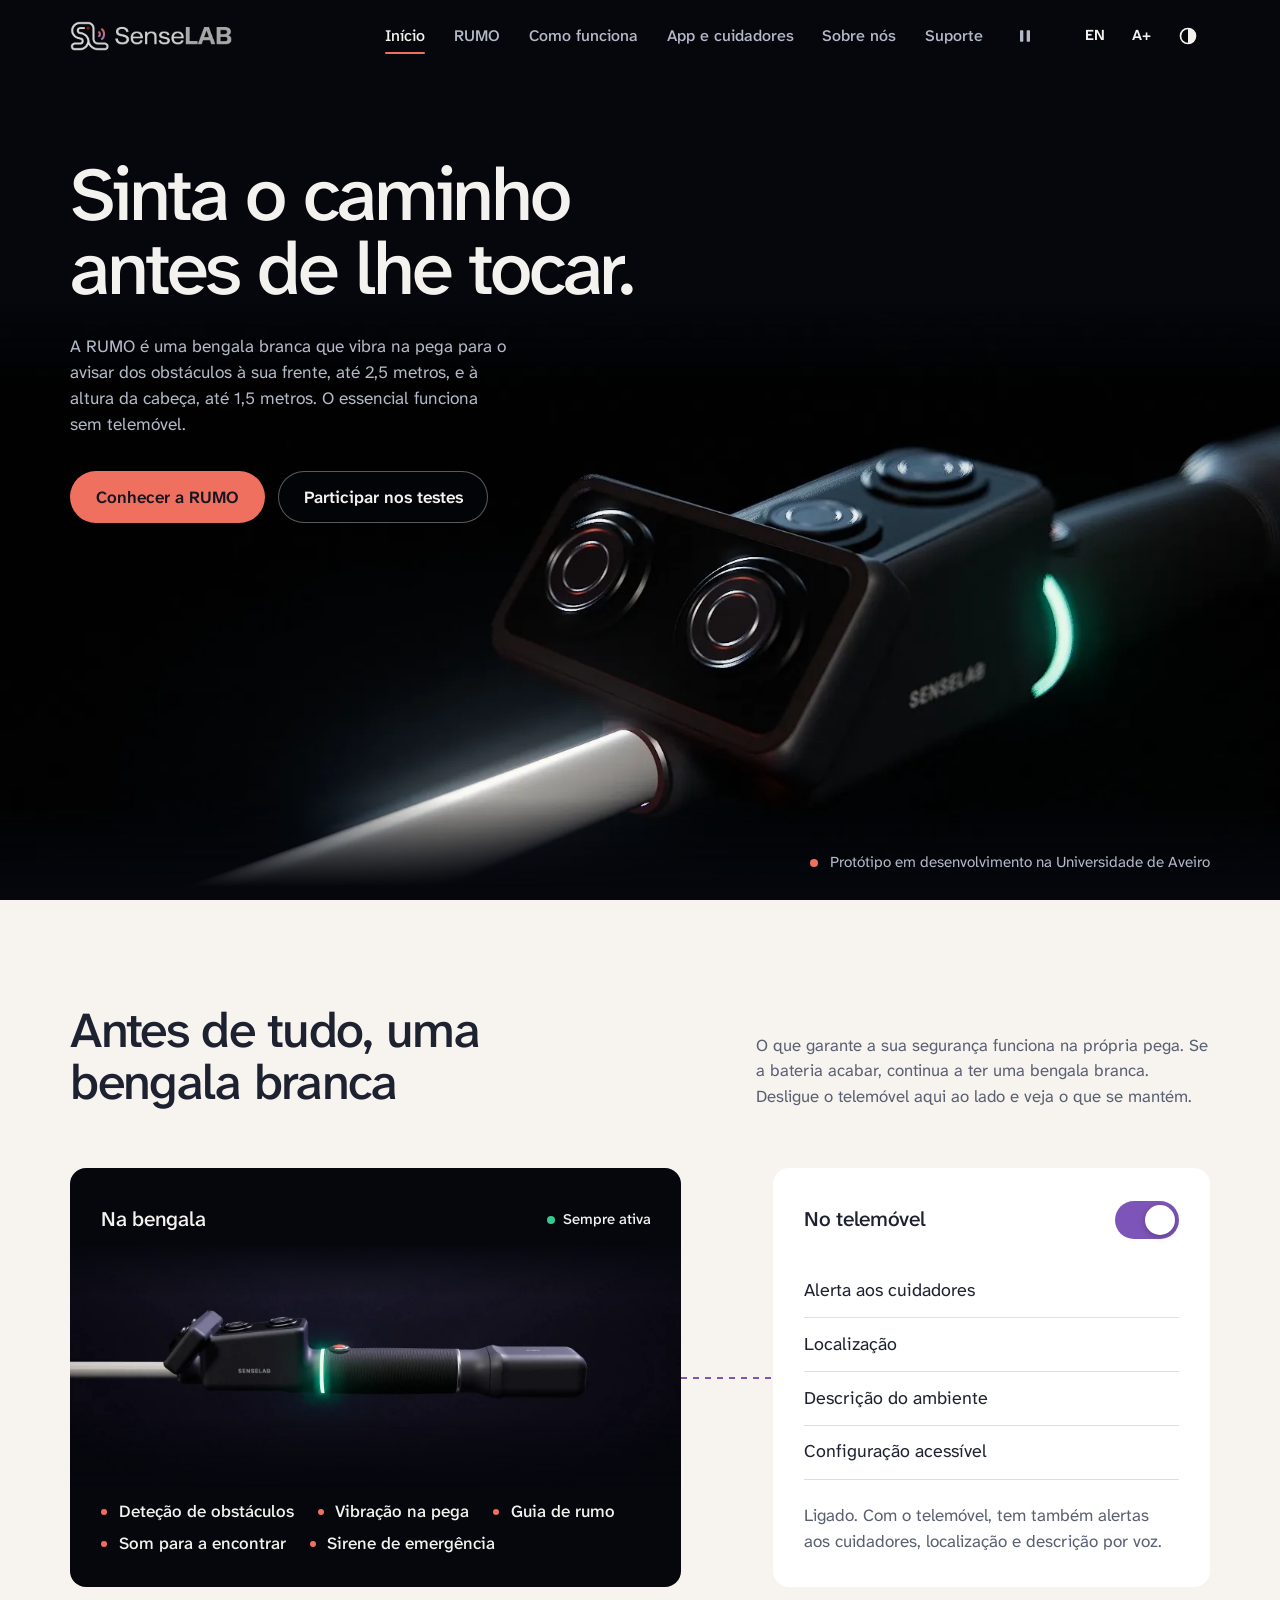
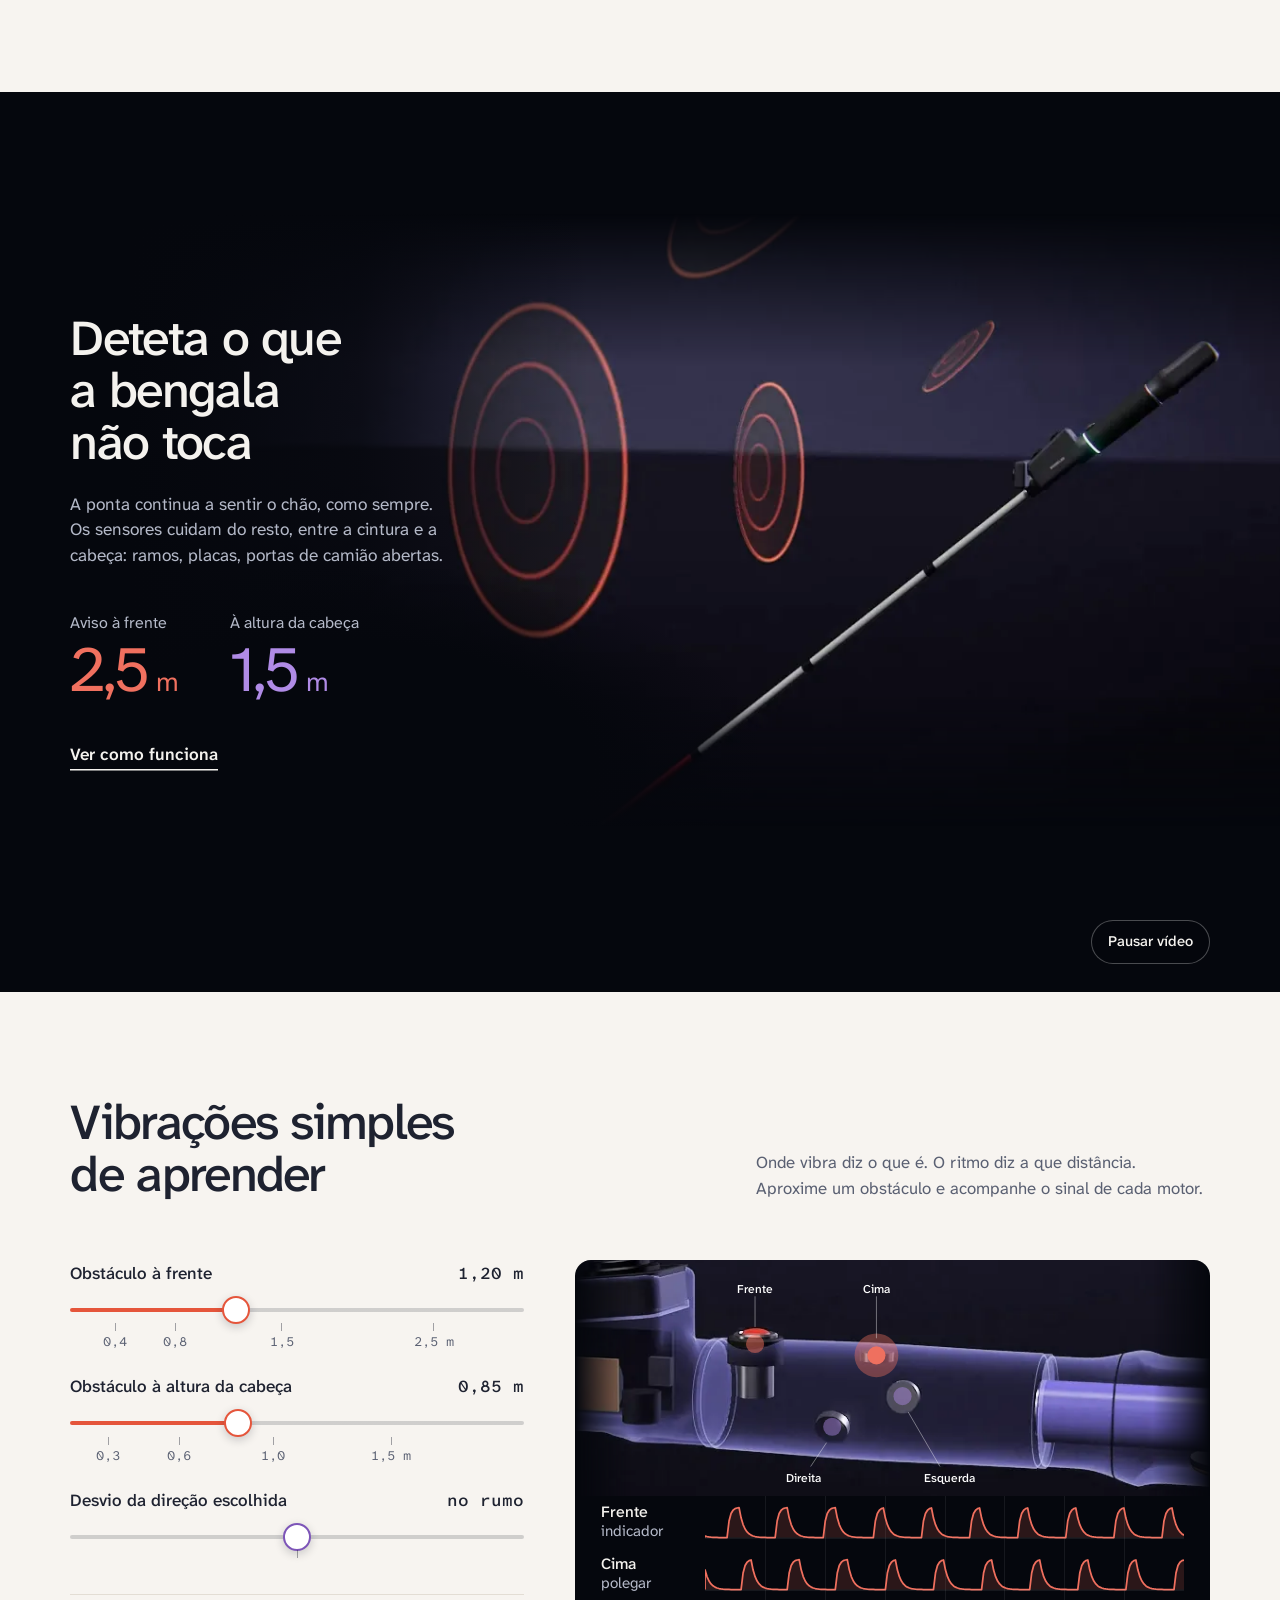
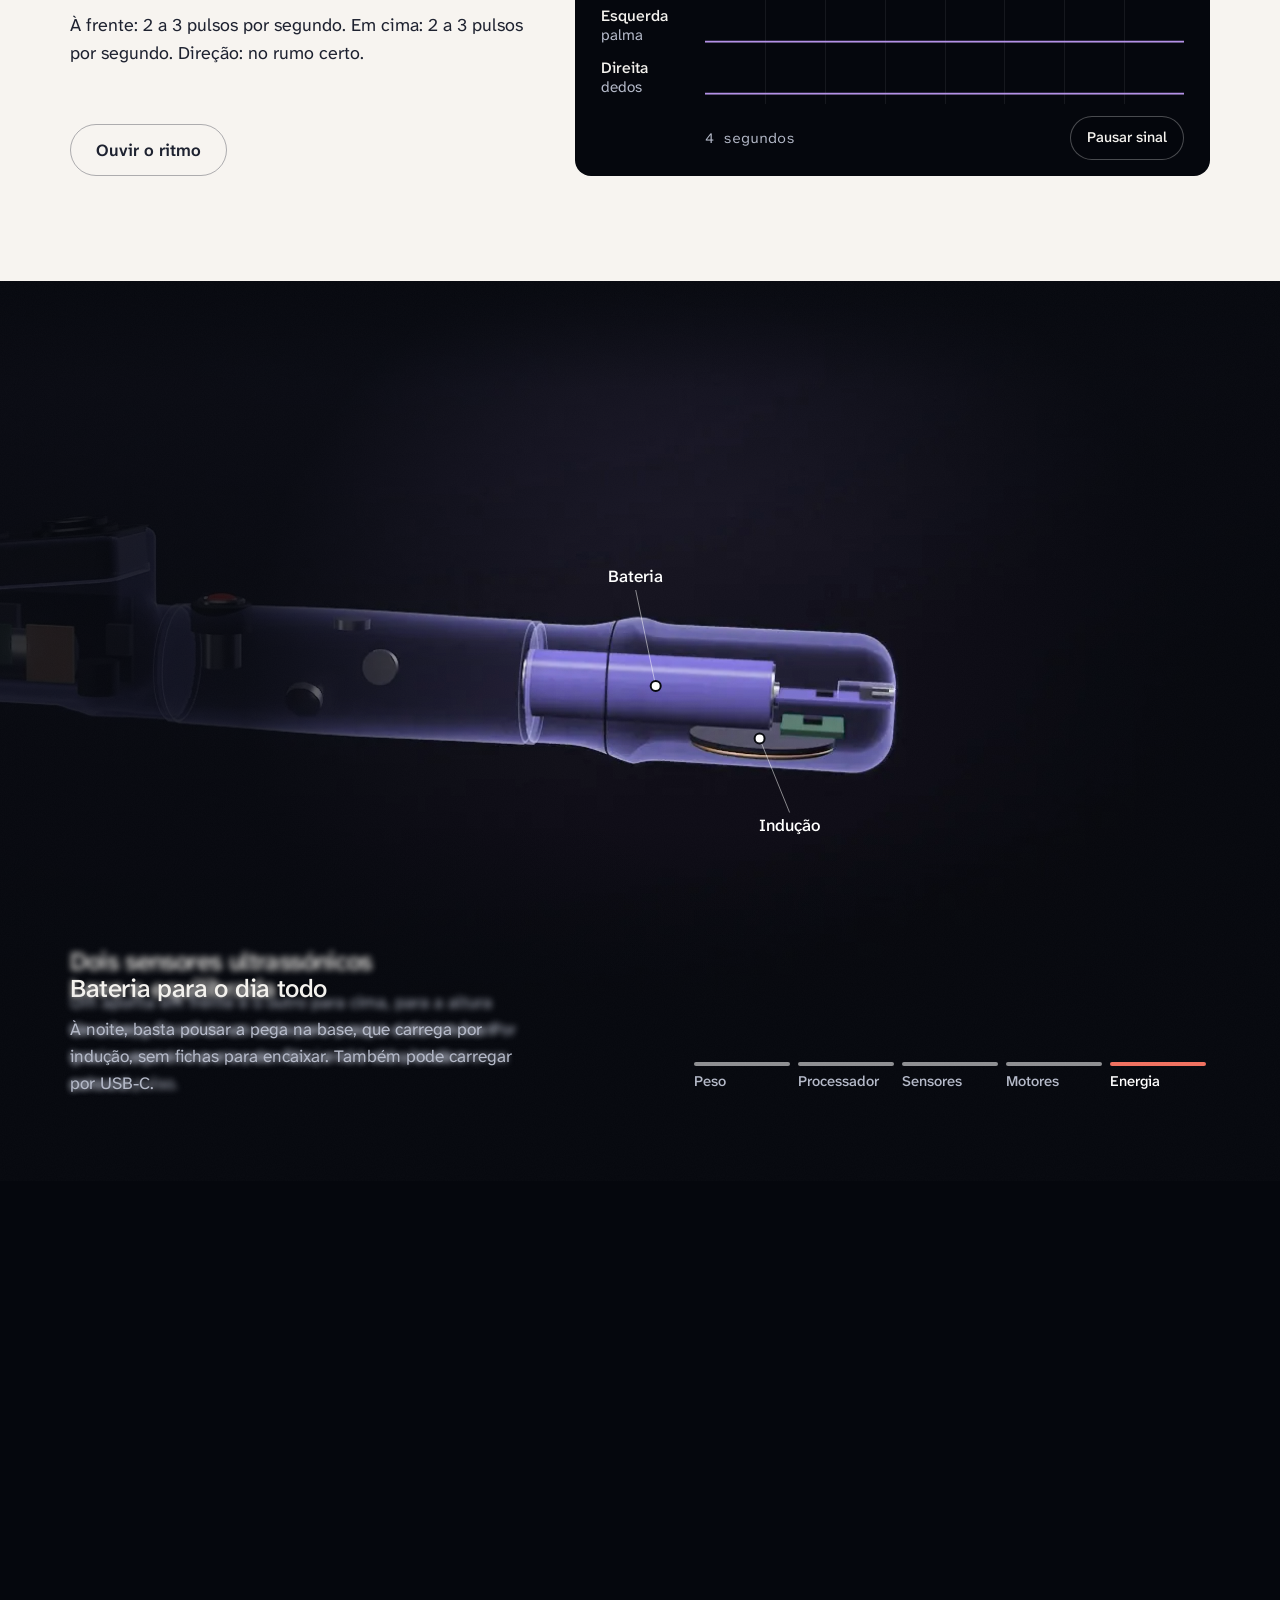
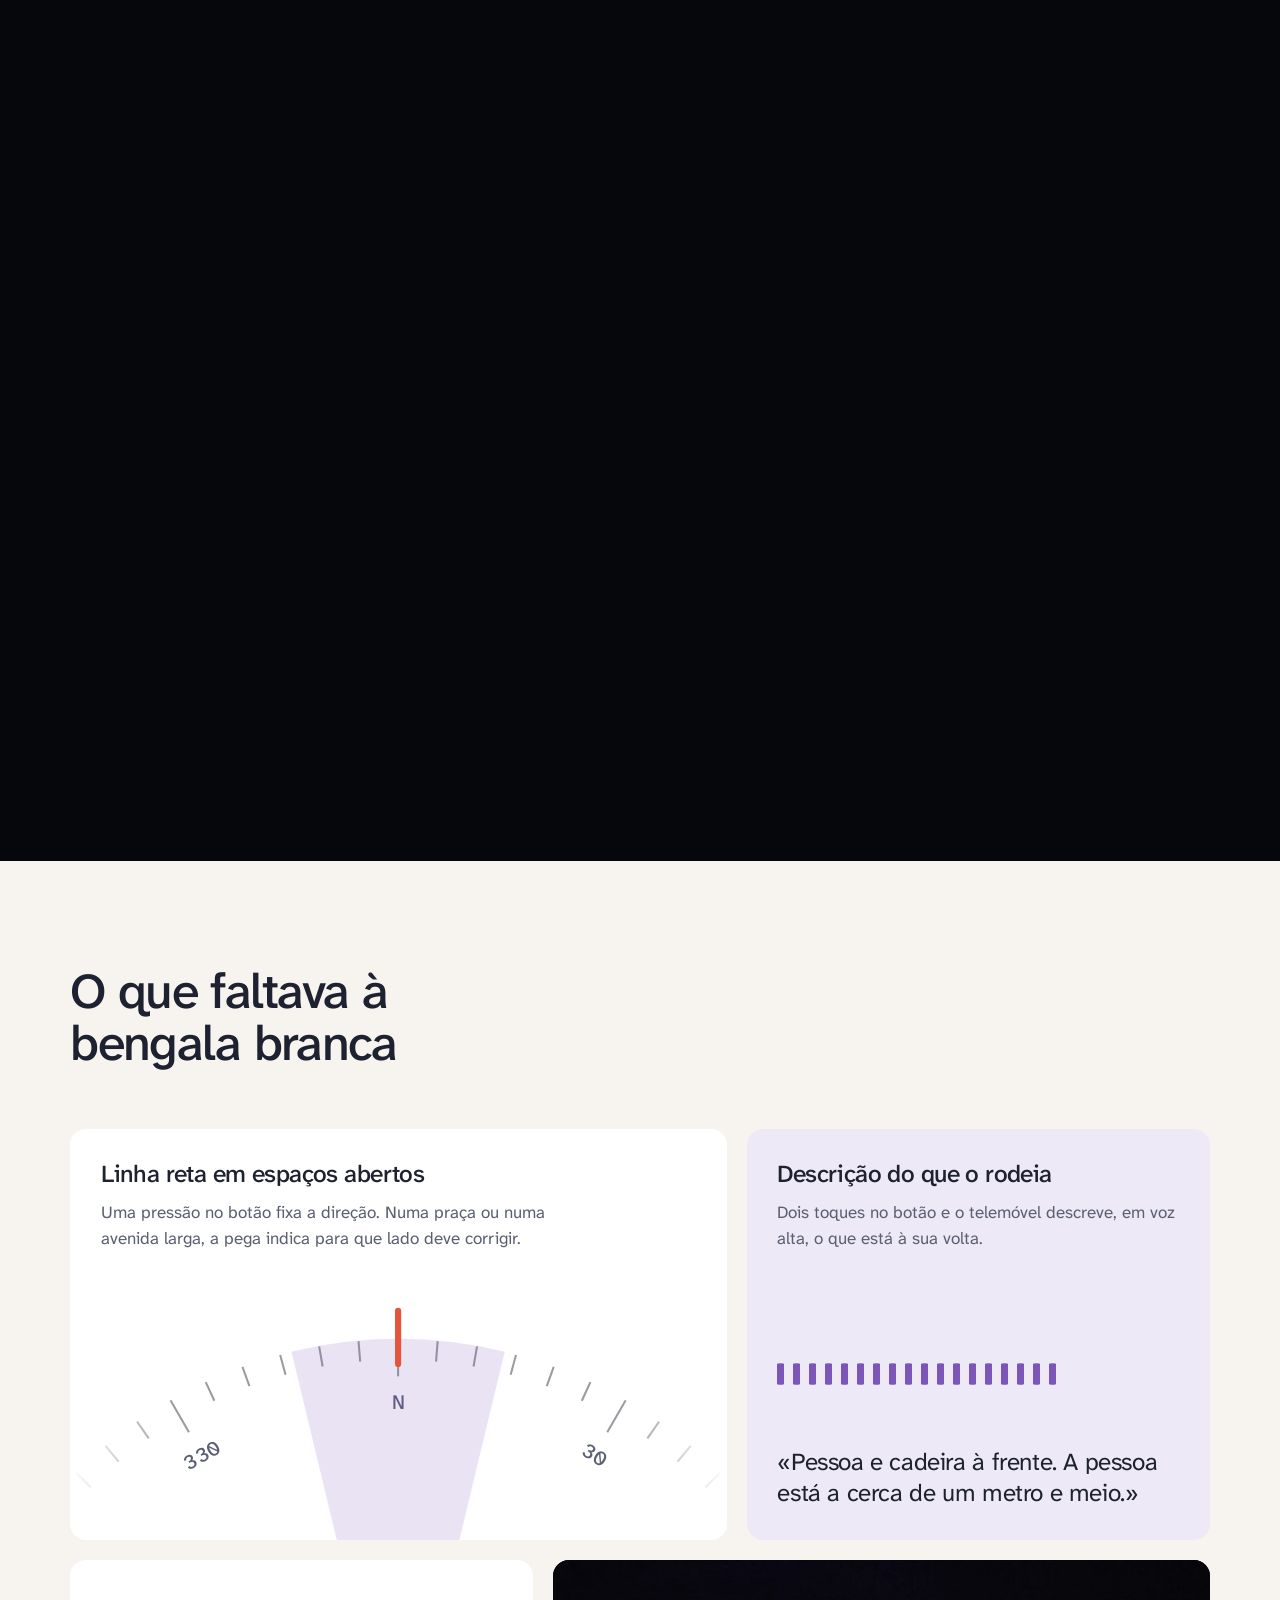
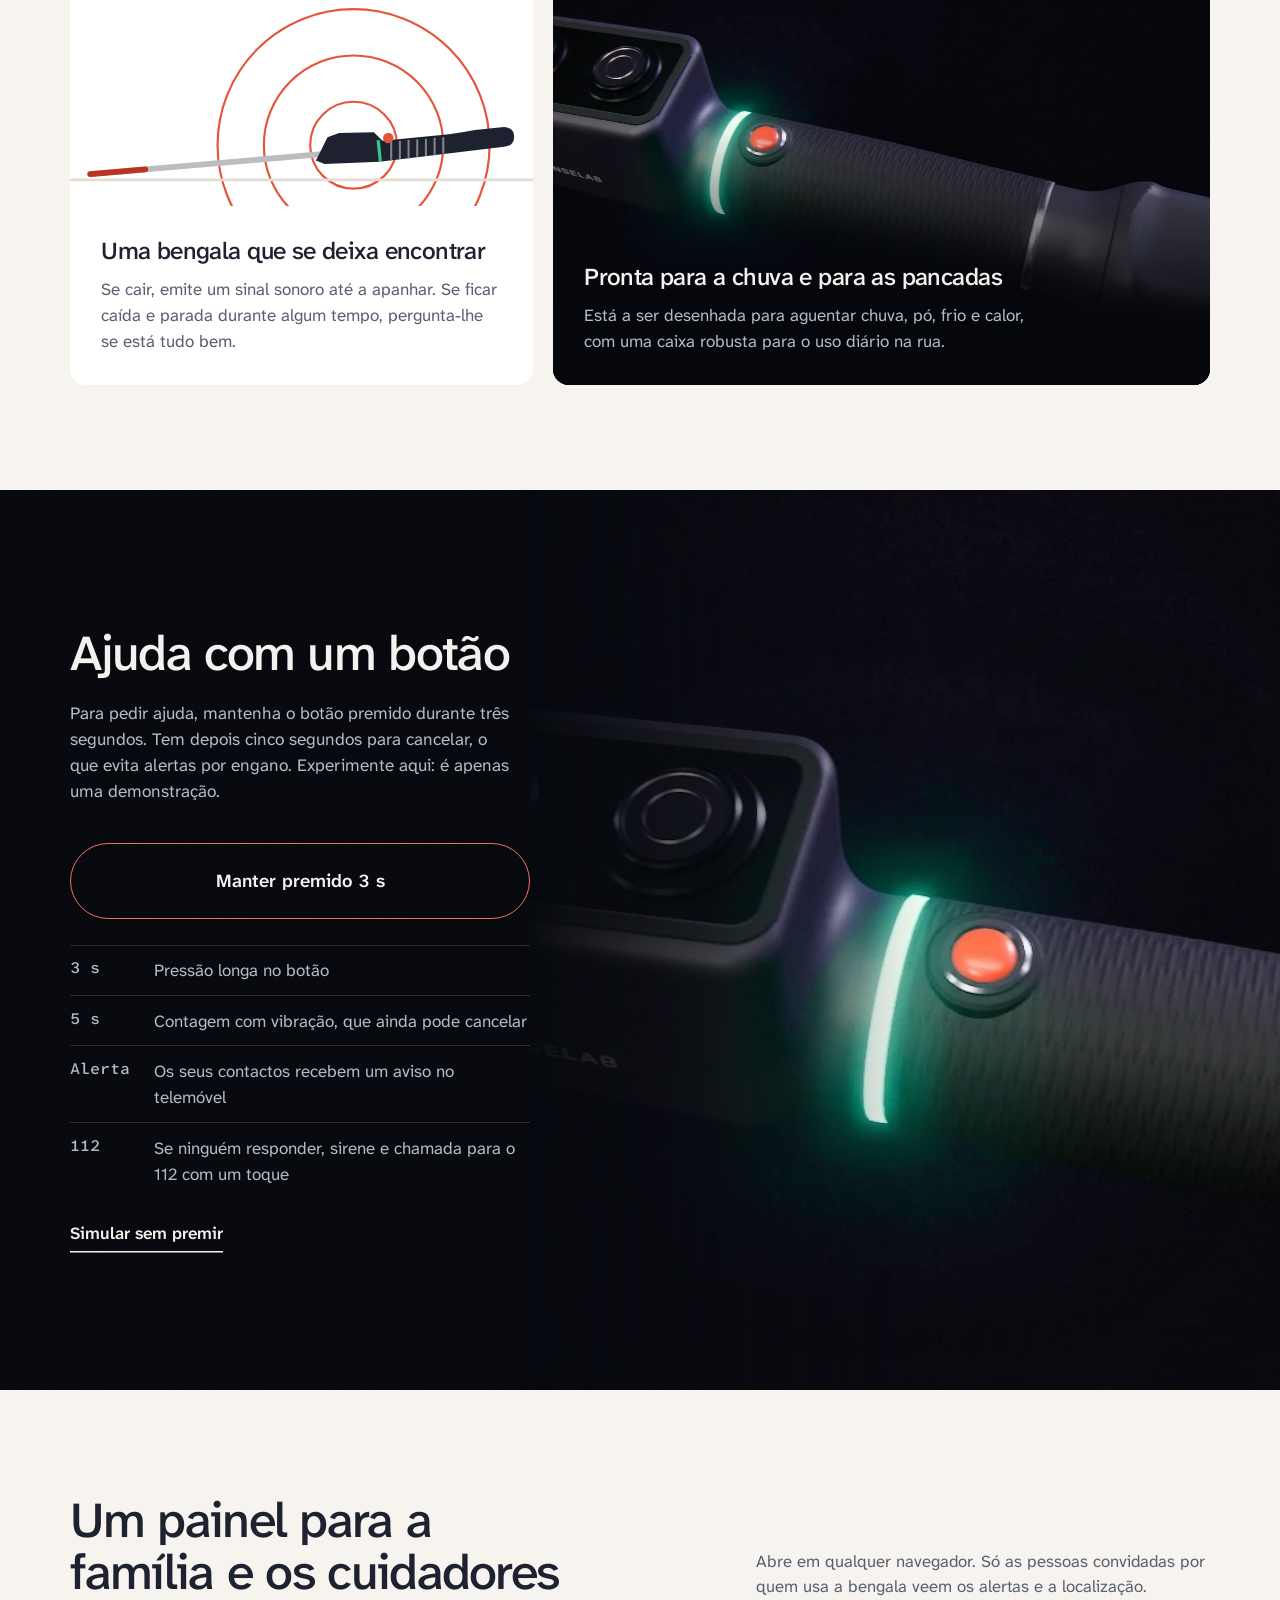
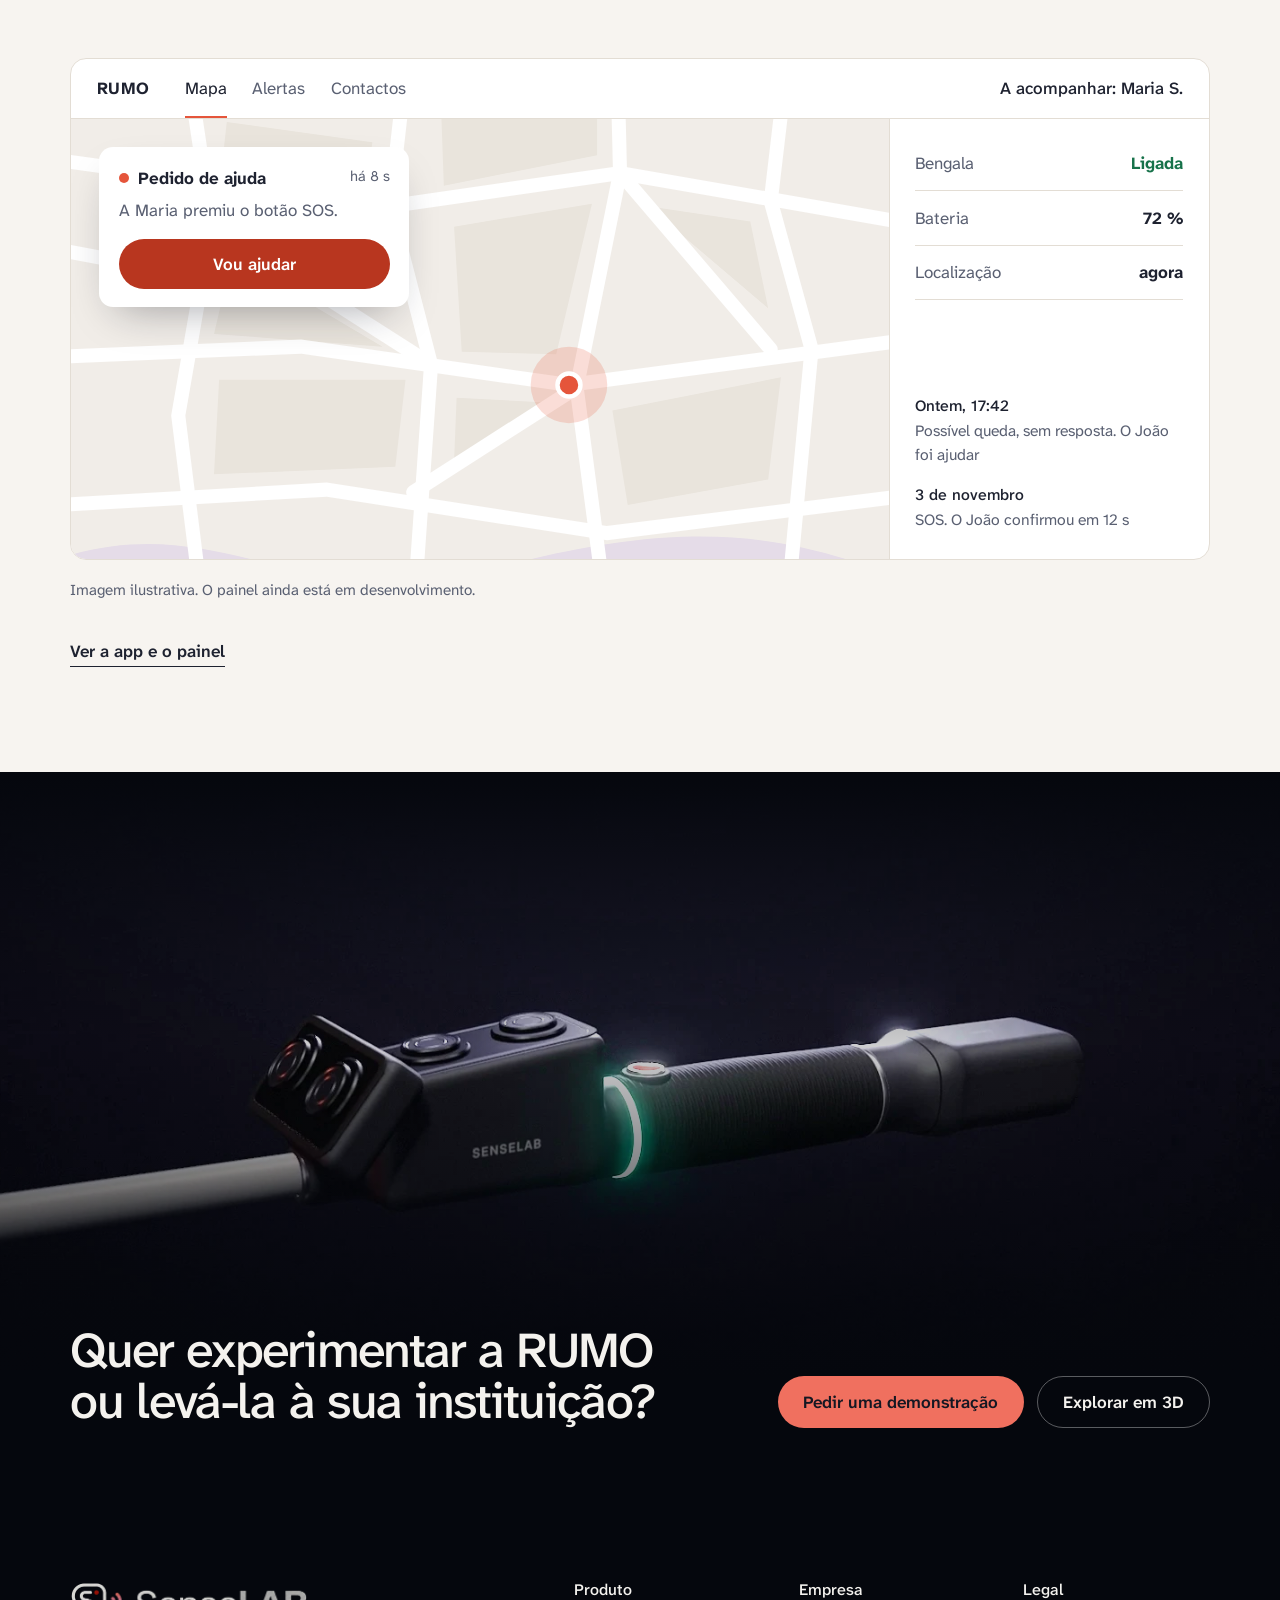
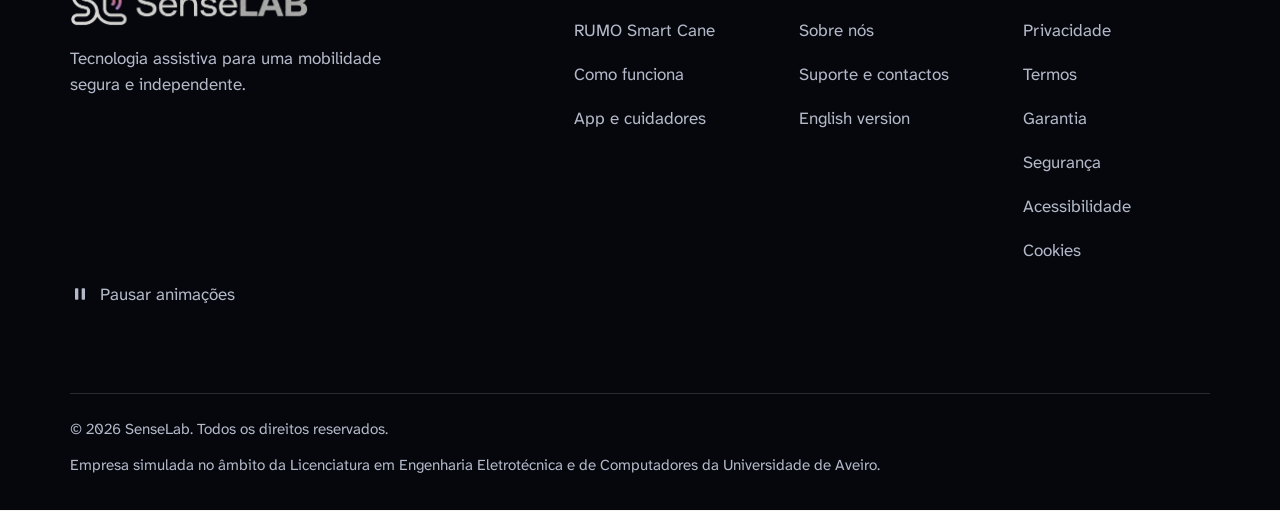
==== commit 032174a3: "Revise site copy in PT and EN, trim the waves clip Language reviewed for customers in European Portu" ====
--- a/index.html
+++ b/index.html
@@ -4,7 +4,7 @@
 <meta charset="utf-8">
 <meta name="viewport" content="width=device-width, initial-scale=1">
 <title>SenseLab · RUMO Smart Cane</title>
-<meta name="description" content="SenseLab: tecnologia assistiva para uma mobilidade independente. Conheça a RUMO, a bengala inteligente que deteta obstáculos à frente e à altura da cabeça, mantém o rumo e chama ajuda com um botão.">
+<meta name="description" content="Conheça a RUMO, a bengala branca inteligente da SenseLab. Deteta obstáculos à frente e à altura da cabeça, ajuda a manter a direção e permite pedir ajuda com um só botão.">
 <meta name="theme-color" content="#141722">
 <link rel="canonical" href="https://entermega.github.io/senselab-site/">
 <link rel="alternate" hreflang="pt-PT" href="https://entermega.github.io/senselab-site/">
@@ -18,12 +18,12 @@
 <meta property="og:locale" content="pt_PT">
 <meta property="og:locale:alternate" content="en_GB">
 <meta property="og:title" content="RUMO Smart Cane · SenseLab">
-<meta property="og:description" content="A bengala branca com sentidos extra: deteta obstáculos à frente e à altura da cabeça, mantém o rumo e chama ajuda com um botão.">
+<meta property="og:description" content="Uma bengala branca com sentidos a mais. Deteta obstáculos à frente e à altura da cabeça, ajuda a manter a direção e permite pedir ajuda com um só botão.">
 <meta property="og:url" content="https://entermega.github.io/senselab-site/">
 <meta property="og:image" content="https://entermega.github.io/senselab-site/assets/og.jpg">
 <meta property="og:image:width" content="1200">
 <meta property="og:image:height" content="630">
-<meta property="og:image:alt" content="Pega da bengala RUMO sobre fundo escuro, com o título Sinta o caminho antes de lhe tocar.">
+<meta property="og:image:alt" content="Pega da bengala RUMO sobre fundo escuro, com o título «Sinta o caminho antes de lhe tocar».">
 <meta name="twitter:image" content="https://entermega.github.io/senselab-site/assets/og.jpg">
 <meta name="twitter:card" content="summary_large_image">
 <link rel="preconnect" href="https://fonts.googleapis.com">
@@ -67,7 +67,7 @@
     </div>
     <div class="wrap hero-copy">
       <h1 id="h-hero"><span class="ln">Sinta o caminho</span> <span class="ln">antes de lhe tocar.</span></h1>
-      <p class="lede">A RUMO é a bengala branca que avisa, pela vibração na pega, do que está até 2,5 metros à sua frente e até 1,5 metros à altura da cabeça. Sem precisar de telemóvel.</p>
+      <p class="lede">A RUMO é uma bengala branca que vibra na pega para o avisar dos obstáculos à sua frente, até 2,5 metros, e à altura da cabeça, até 1,5 metros. O essencial funciona sem telemóvel.</p>
       <div class="cta">
         <a class="btn primary" href="#rumo">Conhecer a RUMO</a>
         <a class="btn ghost" href="#contacto-testes">Participar nos testes</a>
@@ -79,15 +79,15 @@
   <section class="principle" aria-labelledby="h-princ">
     <div class="wrap">
       <div class="head2">
-        <h2 id="h-princ">Nunca pior do que uma bengala tradicional</h2>
-        <p class="lede">A segurança corre na própria pega. Se a bateria acabar, continua a ser uma bengala branca. Desligue o telemóvel e veja o que fica.</p>
+        <h2 id="h-princ">Antes de tudo, uma bengala branca</h2>
+        <p class="lede">O que garante a sua segurança funciona na própria pega. Se a bateria acabar, continua a ter uma bengala branca. Desligue o telemóvel aqui ao lado e veja o que se mantém.</p>
       </div>
       <div class="link-demo" id="link-demo" data-on="true">
         <div class="unit unit-cane">
           <div class="unit-top"><h3>Na bengala</h3><span class="state ok">Sempre ativa</span></div>
           <div class="unit-img"><img src="assets/film/x/36.webp" width="1600" height="668" alt="" loading="lazy" decoding="async"><i class="pulse3" aria-hidden="true"></i></div>
           <ul class="caps">
-            <li>Deteção de obstáculos</li><li>Vibração na pega</li><li>Bloqueio de rumo</li><li>Som para a encontrar</li><li>Sirene de emergência</li>
+            <li>Deteção de obstáculos</li><li>Vibração na pega</li><li>Guia de rumo</li><li>Som para a encontrar</li><li>Sirene de emergência</li>
           </ul>
         </div>
         <div class="wire" aria-hidden="true"></div>
@@ -97,7 +97,7 @@
           <ul class="caps">
             <li><span>Alerta aos cuidadores</span></li><li><span>Localização</span></li><li><span>Descrição do ambiente</span></li><li><span>Configuração acessível</span></li>
           </ul>
-          <p class="unit-msg" id="sw-msg" role="status">Ligado. O telemóvel acrescenta alertas, localização e voz.</p>
+          <p class="unit-msg" id="sw-msg" role="status">Ligado. Com o telemóvel, tem também alertas aos cuidadores, localização e descrição por voz.</p>
         </div>
       </div>
     </div>
@@ -107,7 +107,7 @@
     <div class="waves-film" aria-hidden="true"><video id="waves-video" muted playsinline loop preload="none" data-poster="assets/film/waves.webp" width="1600" height="668" data-src="assets/film/waves.mp4"></video></div>
     <div class="wrap waves-copy">
       <h2 id="h-waves">Deteta o que a bengala não toca</h2>
-      <p class="lede">A ponta continua a ler o chão. Os sensores tratam do resto, entre a cintura e a cabeça: ramos, placas, portas de camiões abertas.</p>
+      <p class="lede">A ponta continua a sentir o chão, como sempre. Os sensores cuidam do resto, entre a cintura e a cabeça: ramos, placas, portas de camião abertas.</p>
       <dl class="ranges">
         <div><dt>Aviso à frente</dt><dd>2,5<small> m</small></dd></div>
         <div><dt>À altura da cabeça</dt><dd>1,5<small> m</small></dd></div>
@@ -120,14 +120,14 @@
   <section class="lab" aria-labelledby="h-lab">
     <div class="wrap">
       <div class="head2">
-        <h2 id="h-lab">Vibrações que se aprendem em meia hora</h2>
-        <p class="lede">O sítio diz o quê. O ritmo diz a que distância. Aproxime um obstáculo e siga o sinal de cada motor.</p>
+        <h2 id="h-lab">Vibrações simples de aprender</h2>
+        <p class="lede">Onde vibra diz o que é. O ritmo diz a que distância. Aproxime um obstáculo e acompanhe o sinal de cada motor.</p>
       </div>
       <div class="lab-grid">
         <div class="lab-ctl">
           <div class="ctrl"><label for="d-front">Obstáculo à frente</label><output id="o-front" for="d-front"></output><input type="range" id="d-front" min="20" max="300" value="120" step="5"><div class="zones" aria-hidden="true" style="--a:7.1%;--b:21.4%;--c:46.4%;--d:82.1%"><span style="left:7.1%">0,4</span><span style="left:21.4%">0,8</span><span style="left:46.4%">1,5</span><span style="left:82.1%">2,5 m</span></div></div>
           <div class="ctrl"><label for="d-top">Obstáculo à altura da cabeça</label><output id="o-top" for="d-top"></output><input type="range" id="d-top" min="20" max="200" value="85" step="5"><div class="zones" aria-hidden="true" style="--a:5.5%;--b:22.2%;--c:44.4%;--d:72.2%"><span style="left:5.5%">0,3</span><span style="left:22.2%">0,6</span><span style="left:44.4%">1,0</span><span style="left:72.2%">1,5 m</span></div></div>
-          <div class="ctrl"><label for="d-head">Desvio do rumo fixado</label><output id="o-head" for="d-head"></output><input type="range" id="d-head" min="-40" max="40" value="0" step="1"><div class="zones mid" aria-hidden="true"></div></div>
+          <div class="ctrl"><label for="d-head">Desvio da direção escolhida</label><output id="o-head" for="d-head"></output><input type="range" id="d-head" min="-40" max="40" value="0" step="1"><div class="zones mid" aria-hidden="true"></div></div>
           <p class="readout" id="readout" role="status"></p>
           <div class="lab-acts"><button type="button" class="btn line" id="listen" aria-pressed="false">Ouvir o ritmo</button><button type="button" class="btn line" id="feel" hidden>Sentir neste telemóvel</button></div>
         </div>
@@ -156,11 +156,11 @@
       <div class="wrap scrub-ui">
         <h2 id="h-scrub" class="scrub-h">Uma pega com tudo lá dentro</h2>
         <ol class="chapters" id="chapters">
-          <li class="on"><h3>200 gramas, junto à mão</h3><p>É o peso máximo que fixámos para a pega. Uma bengala varre de um lado para o outro o dia inteiro, e o peso fica onde não cansa o pulso.</p></li>
-          <li><h3>Um processador que não espera pela rede</h3><p>O ESP32-S3 lê os sensores dez vezes por segundo e decide na pega. A meta é 0,3 segundos, no máximo, do obstáculo à primeira vibração.</p></li>
-          <li><h3>Dois sensores ultrassónicos</h3><p>Um olha em frente, o outro sobe cerca de 44°. O feixe largo foi escolhido para apanhar grades, postes e portas de vidro, e não é afetado pelo sol.</p></li>
-          <li><h3>Quatro motores, quatro zonas da mão</h3><p>Polegar, indicador, palma e pontas dos dedos. Cada motor tem um só significado, para a mão perceber sem pensar.</p></li>
-          <li><h3>Uma carga para mais de 16 horas, a nossa meta</h3><p>À noite, a pega pousa na base e carrega por indução. Não há ficha para acertar. Também aceita USB-C.</p></li>
+          <li class="on"><h3>Leve e equilibrada</h3><p>Uma bengala vai de um lado para o outro o dia inteiro. Por isso, a pega é leve e o peso fica junto à mão, onde menos cansa o pulso.</p></li>
+          <li><h3>Decide na pega, sem esperar pela rede</h3><p>Um pequeno processador na pega lê os sensores várias vezes por segundo e responde logo, sem depender do telemóvel nem da internet.</p></li>
+          <li><h3>Dois sensores ultrassónicos</h3><p>Um aponta em frente e o outro para cima, para a altura da cabeça. Escolhemos ultrassons porque detetam bem grades, postes e portas de vidro, e não são afetados pelo sol.</p></li>
+          <li><h3>Quatro motores, quatro zonas da mão</h3><p>Polegar, indicador, palma e pontas dos dedos. Cada motor tem um só significado, para que a mão perceba sem ter de pensar.</p></li>
+          <li><h3>Bateria para o dia todo</h3><p>À noite, basta pousar a pega na base, que carrega por indução, sem fichas para encaixar. Também pode carregar por USB-C.</p></li>
         </ol>
         <div class="ticks" id="ticks" role="group" aria-label="Partes da pega"></div>
       </div>
@@ -172,20 +172,20 @@
       <h2 id="h-kit">O que faltava à bengala branca</h2>
       <div class="bento">
         <article class="tile t-compass">
-          <div class="t-copy"><h3>Linha reta em espaços abertos</h3><p>Uma pressão no botão fixa a direção. Numa praça ou avenida, a pega indica para que lado corrigir.</p></div>
+          <div class="t-copy"><h3>Linha reta em espaços abertos</h3><p>Uma pressão no botão fixa a direção. Numa praça ou numa avenida larga, a pega indica para que lado deve corrigir.</p></div>
           <svg class="dial" viewBox="0 0 320 126" aria-hidden="true"><defs><clipPath id="dc"><rect width="320" height="126"/></clipPath></defs><g clip-path="url(#dc)"><g class="dial-r" id="dial-r"></g><path class="dial-w" d="M160 250L108 34A222 222 0 0 1 212 34Z"/><path class="dial-n" d="M160 14V40"/><circle cx="160" cy="120" r="0" class="dial-d"/></g></svg>
         </article>
         <article class="tile t-voice">
-          <div class="t-copy"><h3>Descrição do que o rodeia</h3><p>Dois toques no botão e o telemóvel descreve em voz alta.</p></div>
+          <div class="t-copy"><h3>Descrição do que o rodeia</h3><p>Dois toques no botão e o telemóvel descreve, em voz alta, o que está à sua volta.</p></div>
           <div class="say" aria-hidden="true"><div class="eq"><i></i><i></i><i></i><i></i><i></i><i></i><i></i><i></i><i></i><i></i><i></i><i></i><i></i><i></i><i></i><i></i><i></i><i></i></div><p>«Pessoa e cadeira à frente. A pessoa está a cerca de um metro e meio.»</p></div>
         </article>
         <article class="tile t-drop">
           <svg class="beacon" viewBox="0 0 320 170" aria-hidden="true"><g class="rings"><circle cx="196" cy="128" r="30"/><circle cx="196" cy="128" r="62"/><circle cx="196" cy="128" r="94"/></g><path class="cane-l" d="M14 148L176 134"/><path class="cane-t" d="M14 148L52 144.7"/><path class="cane-b" d="M170 138.5L178 122.5L186 119.5L210 119L216 125L262 120.5Q272 119 280 117.5L300 115.5Q307 116 307 122Q307 128.5 300 129L214 139.5L176 141Z"/><path class="cane-r" d="M213 124.5L214.5 139.500"/><path class="cane-g" d="M222 125.5V138M228 125V137.500M234 124.5V137M240 124V136M246 123.5V135.500M252 123V135M258 122.5V134"/><circle cx="220" cy="123" r="3.600" class="dial-d"/><path class="floor" d="M0 152H320"/></svg>
-          <div class="t-copy"><h3>Uma bengala que se deixa encontrar</h3><p>Se cair, apita até ser apanhada. Se ficar imóvel 45 segundos, pergunta se está tudo bem.</p></div>
+          <div class="t-copy"><h3>Uma bengala que se deixa encontrar</h3><p>Se cair, emite um sinal sonoro até a apanhar. Se ficar caída e parada durante algum tempo, pergunta-lhe se está tudo bem.</p></div>
         </article>
         <article class="tile t-charge">
           <div class="t-img"><img src="assets/film/grip.webp" width="1600" height="668" alt="" loading="lazy" decoding="async"></div>
-          <div class="t-copy"><h3>Pronta para a chuva e para as pancadas</h3><p>Projetada para IP54, de −10 a +45 °C, com uma caixa pensada para o uso de todos os dias na rua.</p></div>
+          <div class="t-copy"><h3>Pronta para a chuva e para as pancadas</h3><p>Está a ser desenhada para aguentar chuva, pó, frio e calor, com uma caixa robusta para o uso diário na rua.</p></div>
         </article>
       </div>
     </div>
@@ -196,11 +196,11 @@
     <div class="wrap sos-in">
       <div class="sos-copy">
         <h2 id="h-sosh">Ajuda com um botão</h2>
-        <p class="lede">O SOS pede três segundos de pressão e dá cinco para cancelar, para evitar alertas por engano. Experimente: é só uma demonstração.</p>
+        <p class="lede">Para pedir ajuda, mantenha o botão premido durante três segundos. Tem depois cinco segundos para cancelar, o que evita alertas por engano. Experimente aqui: é apenas uma demonstração.</p>
       </div>
       <div class="sos-demo" id="sos-demo" data-s="idle">
         <button type="button" class="hold" id="hold"><span class="hold-t" id="hold-t">Manter premido 3 s</span><span class="hold-fill" aria-hidden="true"><span class="hold-t" id="hold-t2">Manter premido 3 s</span></span></button>
-        <ol class="sos-steps" id="sos-steps"><li><b>3 s</b>Pressão longa no botão</li><li><b>5 s</b>Contagem com vibração, cancelável</li><li><b>&lt; 10 s</b>Alerta no telemóvel dos contactos, com dados móveis</li><li><b>112</b>Sirene e chamada a um toque, se ninguém responder</li></ol>
+        <ol class="sos-steps" id="sos-steps"><li><b>3 s</b>Pressão longa no botão</li><li><b>5 s</b>Contagem com vibração, que ainda pode cancelar</li><li><b>Alerta</b>Os seus contactos recebem um aviso no telemóvel</li><li><b>112</b>Se ninguém responder, sirene e chamada para o 112 com um toque</li></ol>
         <button type="button" class="more" id="sos-auto">Simular sem premir</button>
         <p class="sr" id="sos-live" role="status"></p>
       </div>
@@ -211,16 +211,16 @@
     <div class="wrap">
       <div class="head2">
         <h2 id="h-care">Um painel para a família e os cuidadores</h2>
-        <p class="lede">Abre em qualquer navegador. Só as pessoas que o utilizador convida veem alertas e localização.</p>
-      </div>
-      <div class="dash" role="img" aria-label="Maqueta do painel do cuidador. Pedido de ajuda da Maria, há 8 segundos, com o botão Vou ajudar. Mapa com a última localização. Bengala ligada, bateria a 72 por cento. Histórico: ontem, possível queda sem resposta, o João foi ajudar; 3 de novembro, SOS, o João confirmou em 12 segundos."><div class="dash-in" aria-hidden="true">
+        <p class="lede">Abre em qualquer navegador. Só as pessoas convidadas por quem usa a bengala veem os alertas e a localização.</p>
+      </div>
+      <div class="dash" role="img" aria-label="Exemplo do painel do cuidador. A Maria pediu ajuda há 8 segundos e aparece o botão «Vou ajudar». Mapa com a última localização. Bengala ligada, bateria a 72 por cento. Histórico: ontem, possível queda sem resposta, o João foi ajudar; a 3 de novembro, SOS, o João confirmou em 12 segundos."><div class="dash-in" aria-hidden="true">
   <div class="dash-bar"><b>RUMO</b><span class="d-tab on">Mapa</span><span class="d-tab">Alertas</span><span class="d-tab">Contactos</span><span class="d-user">A acompanhar: Maria S.</span></div>
   <div class="dash-map"><svg class="map" viewBox="0 0 640 400" preserveAspectRatio="xMidYMid slice" aria-hidden="true"><g class="m-b"><path d="M122 30L236 46L232 80L118 66Z"/><path d="M290 24L412 14L412 56L292 80Z"/><path d="M126 136L244 206L112 196Z"/><path d="M300 112L408 94L380 212L306 210Z"/><path d="M452 96L532 108L546 176Z"/><path d="M116 232L262 232L254 300L112 306Z"/><path d="M424 256L556 230L546 310L436 330Z"/><path d="M302 246L376 250L300 296Z"/></g><path class="m-w" d="M-10 372C120 330 180 420 330 380S560 350 660 392V420H-10Z"/><g class="m-s"><path d="M-10 60L250 96L430 70L660 110"/><path d="M-10 214L180 206L390 236L660 200"/><path d="M-10 330L200 318L420 352L660 322"/><path d="M92 -10L110 110L84 260L104 420"/><path d="M262 -10L250 96L282 220L268 420"/><path d="M428 -10L430 70L396 238L420 420"/><path d="M560 -10L548 92L580 208L560 420"/><path d="M110 110L282 220"/><path d="M430 70L548 208"/><path d="M-10 130L96 150"/><path d="M268 320L396 238"/></g><g class="m-p"><circle class="m-h" cx="390" cy="236" r="30"/><circle class="m-d" cx="390" cy="236" r="9"/></g></svg><div class="d-alert"><div class="d-a1"><i></i><b>Pedido de ajuda</b><span>há 8 s</span></div><p>A Maria premiu o botão SOS.</p><div class="d-ack">Vou ajudar</div></div></div>
   <div class="dash-side">
     <div class="d-st"><span>Bengala</span><b class="ok">Ligada</b></div><div class="d-st"><span>Bateria</span><b>72 %</b></div><div class="d-st"><span>Localização</span><b>agora</b></div>
     <div class="d-hist"><p><b>Ontem, 17:42</b>Possível queda, sem resposta. O João foi ajudar</p><p><b>3 de novembro</b>SOS. O João confirmou em 12 s</p></div>
   </div></div></div>
-      <p class="note">Maqueta. O painel está em desenvolvimento.</p>
+      <p class="note">Imagem ilustrativa. O painel ainda está em desenvolvimento.</p>
       <p class="care-more"><a class="more" href="#app">Ver a app e o painel</a></p>
     </div>
   </section>
@@ -228,11 +228,11 @@
   <section class="closing night" data-l="Quer experimentar a RUMO ou levá-⁠la à sua instituição?"><img class="closing-img" src="assets/film/end.webp" width="1600" height="668" alt="" loading="lazy" decoding="async"><div class="wrap"><h2>Quer experimentar a RUMO ou levá-⁠la à sua instituição?</h2><div class="cta"><a class="btn primary" href="#contacto-instituicao">Pedir uma demonstração</a><a class="btn ghost" href="#rumo">Explorar em 3D</a></div></div></section>
 </div>
 <div class="view" data-view="rumo">
-  <div class="pagehead night "><img class="ph-img" src="assets/film/rumo.webp" width="1600" height="668" alt="" decoding="async" loading="lazy"><div class="wrap"><h1>RUMO Smart Cane</h1><p class="lede">Uma bengala branca completa, com toda a eletrónica numa pega leve e equilibrada. O nome diz ao que vem: ajudá-lo a manter o rumo.</p></div></div>
+  <div class="pagehead night "><img class="ph-img" src="assets/film/rumo.webp" width="1600" height="668" alt="" decoding="async" loading="lazy"><div class="wrap"><h1>RUMO Smart Cane</h1><p class="lede">Uma bengala branca completa, com toda a tecnologia numa pega leve e equilibrada. O nome diz ao que vem: ajudá-lo a manter o rumo.</p></div></div>
 
   <section aria-labelledby="h-3d">
     <div class="wrap">
-      <div class="head2"><h2 id="h-3d">Por fora e por dentro</h2><p class="muted prose">Rode o modelo, escolha um ponto para saber o que faz ou mude para a vista interior para ver a eletrónica dentro da pega.</p></div>
+      <div class="head2"><h2 id="h-3d">Por fora e por dentro</h2><p class="muted prose">Rode o modelo e escolha um ponto para saber para que serve. Na vista interior, vê o que está dentro da pega.</p></div>
       <div class="explorer">
         <div class="viewer" id="viewer">
           <div class="modes" role="group" aria-label="Vista do modelo">
@@ -240,7 +240,7 @@
             <button type="button" id="mode-int" aria-pressed="false">Interior</button>
             <button type="button" id="mode-full" aria-pressed="false">Bengala inteira</button>
           </div>
-          <div class="three" id="mv" role="img" aria-label="Modelo 3D interativo da pega da RUMO. Use a lista de componentes para navegar."><div class="hs-layer" id="hs-layer"></div></div>
+          <div class="three" id="mv" role="img" aria-label="Modelo 3D interativo da pega da RUMO. Use a lista de peças para conhecer cada uma."><div class="hs-layer" id="hs-layer"></div></div>
           <p class="vhint" aria-hidden="true">Arraste para rodar</p>
           <div class="camctl" role="group" aria-label="Controlo da câmara">
             <button type="button" id="cam-left" aria-label="Rodar para a esquerda">⟲</button>
@@ -251,28 +251,28 @@
         </div>
         <aside class="panel">
           <div id="part-info" aria-live="polite">
-            <p class="k" id="part-k">Pega SL_MK1</p>
+            <p class="k" id="part-k">Visão geral</p>
             <h3 id="part-t">A pega da RUMO</h3>
-            <p class="muted" id="part-d">Casca rígida com punho macio, sensores na frente e a bateria ao longo do eixo, junto à mão, para não pesar no pulso. Escolha um componente.</p>
+            <p class="muted" id="part-d">Exterior rígido com punho macio, sensores na frente e bateria junto à mão, para não pesar no pulso. Escolha uma peça da lista para saber mais.</p>
           </div>
           <ul class="parts" id="parts" aria-label="Componentes"></ul>
         </aside>
       </div>
-      <div class="fig-head"><h3>A pega em transparência</h3></div><figure class="dgm "><svg viewBox="230 40 1100 560" role="img" aria-label="Pega da RUMO vista em transparência, com os componentes assinalados. Na frente, o sensor frontal e o sensor superior, ambos ultrassónicos A02YYUW, com o processador ESP32-S3 e o sensor de movimento BNO085 por baixo. A meio, o botão SOS sob o polegar e os quatro motores de vibração: de cima, na zona do polegar; da frente, na zona do indicador; direito, nas pontas dos dedos; esquerdo, na zona da palma. Na ponta, a bateria 18650 ao longo do eixo, a entrada USB-C e a bobina de carregamento por indução, por baixo."><image data-href="assets/film/x/65.webp" width="1600" height="668"/><path class="ld" d="M366 250V112H330V108"/><circle class="pt" cx="366" cy="250" r="6"/><text class="num" x="366" y="260" text-anchor="middle">1</text><g class="lb"><text x="330" y="78" text-anchor="middle">Sensor frontal</text><text class="s" x="330" y="102" text-anchor="middle">ultrassónico</text></g><path class="ld" d="M512 226V112H520V108"/><circle class="pt" cx="512" cy="226" r="6"/><text class="num" x="512" y="236" text-anchor="middle">2</text><g class="lb"><text x="520" y="78" text-anchor="middle">Sensor superior</text><text class="s" x="520" y="102" text-anchor="middle">ultrassónico</text></g><path class="ld" d="M679 284V112H700V108"/><circle class="pt" cx="679" cy="284" r="6"/><text class="num" x="679" y="294" text-anchor="middle">3</text><g class="lb"><text x="700" y="78" text-anchor="middle">Botão</text><text class="s" x="700" y="102" text-anchor="middle">sob o polegar</text></g><path class="ld" d="M786 298V112H880V108"/><circle class="pt v" cx="786" cy="298" r="6"/><text class="num" x="786" y="308" text-anchor="middle">4</text><g class="lb"><text x="880" y="78" text-anchor="middle">Motor de cima</text><text class="s" x="880" y="102" text-anchor="middle">polegar</text></g><path class="ld" d="M1030 350V112H1060V108"/><circle class="pt" cx="1030" cy="350" r="6"/><text class="num" x="1030" y="360" text-anchor="middle">5</text><g class="lb"><text x="1060" y="78" text-anchor="middle">Bateria</text><text class="s" x="1060" y="102" text-anchor="middle">18650, 3350 mAh</text></g><path class="ld" d="M1212 350V112H1240V108"/><circle class="pt" cx="1212" cy="350" r="6"/><text class="num" x="1212" y="360" text-anchor="middle">6</text><g class="lb"><text x="1240" y="78" text-anchor="middle">USB-C</text><text class="s" x="1240" y="102" text-anchor="middle">carga por cabo</text></g><path class="ld" d="M428 316V504H310V522"/><circle class="pt" cx="428" cy="316" r="6"/><text class="num" x="428" y="326" text-anchor="middle">7</text><g class="lb"><text x="310" y="548" text-anchor="middle">ESP32-S3</text><text class="s" x="310" y="572" text-anchor="middle">processador</text></g><path class="ld" d="M490 308V504H440V522"/><circle class="pt" cx="490" cy="308" r="6"/><text class="num" x="490" y="318" text-anchor="middle">8</text><g class="lb"><text x="440" y="548" text-anchor="middle">BNO085</text><text class="s" x="440" y="572" text-anchor="middle">movimento</text></g><path class="ld" d="M578 345V504H560V522"/><circle class="pt" cx="578" cy="345" r="6"/><text class="num" x="578" y="355" text-anchor="middle">9</text><g class="lb"><text x="560" y="548" text-anchor="middle">Sinal sonoro</text><text class="s" x="560" y="572" text-anchor="middle">e sirene</text></g><path class="ld" d="M747 361V504H712V522"/><circle class="pt v" cx="747" cy="361" r="6"/><text class="num" x="747" y="371" text-anchor="middle">10</text><g class="lb"><text x="712" y="548" text-anchor="middle">Motor direito</text><text class="s" x="712" y="572" text-anchor="middle">dedos</text></g><path class="ld" d="M809 334V504H890V522"/><circle class="pt v" cx="809" cy="334" r="6"/><text class="num" x="809" y="344" text-anchor="middle">11</text><g class="lb"><text x="890" y="548" text-anchor="middle">Motor esquerdo</text><text class="s" x="890" y="572" text-anchor="middle">palma</text></g><path class="ld" d="M1120 394V504H1135V522"/><circle class="pt" cx="1120" cy="394" r="6"/><text class="num" x="1120" y="404" text-anchor="middle">12</text><g class="lb"><text x="1135" y="548" text-anchor="middle">Bobina</text><text class="s" x="1135" y="572" text-anchor="middle">carga por indução</text></g></svg><details class="trans" style="padding:0 20px"><summary>Ver a lista de peças</summary><ol><li>Sensor frontal<span>ultrassónico</span></li><li>Sensor superior<span>ultrassónico</span></li><li>Botão<span>sob o polegar</span></li><li>Motor de cima<span>polegar</span></li><li>Bateria<span>18650, 3350 mAh</span></li><li>USB-C<span>carga por cabo</span></li><li>ESP32-S3<span>processador</span></li><li>BNO085<span>movimento</span></li><li>Sinal sonoro<span>e sirene</span></li><li>Motor direito<span>dedos</span></li><li>Motor esquerdo<span>palma</span></li><li>Bobina<span>carga por indução</span></li></ol></details></figure>
+      <div class="fig-head"><h3>A pega em transparência</h3></div><figure class="dgm "><svg viewBox="230 40 1100 560" role="img" aria-label="Pega da RUMO vista em transparência, com as peças assinaladas. Na frente, os dois sensores ultrassónicos, um frontal e outro superior, com o processador e a bússola por baixo. A meio, o botão SOS sob o polegar e os quatro motores de vibração: o de cima, no polegar; o da frente, no indicador; o direito, nas pontas dos dedos; o esquerdo, na palma. Na ponta, a bateria ao longo do eixo, a entrada USB-C e, por baixo, a bobina de carregamento por indução."><image data-href="assets/film/x/65.webp" width="1600" height="668"/><path class="ld" d="M366 250V112H330V108"/><circle class="pt" cx="366" cy="250" r="6"/><text class="num" x="366" y="260" text-anchor="middle">1</text><g class="lb"><text x="330" y="78" text-anchor="middle">Sensor frontal</text><text class="s" x="330" y="102" text-anchor="middle">ultrassónico</text></g><path class="ld" d="M512 226V112H520V108"/><circle class="pt" cx="512" cy="226" r="6"/><text class="num" x="512" y="236" text-anchor="middle">2</text><g class="lb"><text x="520" y="78" text-anchor="middle">Sensor superior</text><text class="s" x="520" y="102" text-anchor="middle">ultrassónico</text></g><path class="ld" d="M679 284V112H700V108"/><circle class="pt" cx="679" cy="284" r="6"/><text class="num" x="679" y="294" text-anchor="middle">3</text><g class="lb"><text x="700" y="78" text-anchor="middle">Botão</text><text class="s" x="700" y="102" text-anchor="middle">sob o polegar</text></g><path class="ld" d="M786 298V112H880V108"/><circle class="pt v" cx="786" cy="298" r="6"/><text class="num" x="786" y="308" text-anchor="middle">4</text><g class="lb"><text x="880" y="78" text-anchor="middle">Motor de cima</text><text class="s" x="880" y="102" text-anchor="middle">polegar</text></g><path class="ld" d="M1030 350V112H1060V108"/><circle class="pt" cx="1030" cy="350" r="6"/><text class="num" x="1030" y="360" text-anchor="middle">5</text><g class="lb"><text x="1060" y="78" text-anchor="middle">Bateria</text><text class="s" x="1060" y="102" text-anchor="middle">para o dia todo</text></g><path class="ld" d="M1212 350V112H1240V108"/><circle class="pt" cx="1212" cy="350" r="6"/><text class="num" x="1212" y="360" text-anchor="middle">6</text><g class="lb"><text x="1240" y="78" text-anchor="middle">USB-C</text><text class="s" x="1240" y="102" text-anchor="middle">carga por cabo</text></g><path class="ld" d="M428 316V504H310V522"/><circle class="pt" cx="428" cy="316" r="6"/><text class="num" x="428" y="326" text-anchor="middle">7</text><g class="lb"><text x="310" y="548" text-anchor="middle">Processador</text><text class="s" x="310" y="572" text-anchor="middle">decide na pega</text></g><path class="ld" d="M490 308V504H440V522"/><circle class="pt" cx="490" cy="308" r="6"/><text class="num" x="490" y="318" text-anchor="middle">8</text><g class="lb"><text x="440" y="548" text-anchor="middle">Bússola</text><text class="s" x="440" y="572" text-anchor="middle">e sensor de queda</text></g><path class="ld" d="M578 345V504H560V522"/><circle class="pt" cx="578" cy="345" r="6"/><text class="num" x="578" y="355" text-anchor="middle">9</text><g class="lb"><text x="560" y="548" text-anchor="middle">Sinal sonoro</text><text class="s" x="560" y="572" text-anchor="middle">e sirene</text></g><path class="ld" d="M747 361V504H712V522"/><circle class="pt v" cx="747" cy="361" r="6"/><text class="num" x="747" y="371" text-anchor="middle">10</text><g class="lb"><text x="712" y="548" text-anchor="middle">Motor direito</text><text class="s" x="712" y="572" text-anchor="middle">dedos</text></g><path class="ld" d="M809 334V504H890V522"/><circle class="pt v" cx="809" cy="334" r="6"/><text class="num" x="809" y="344" text-anchor="middle">11</text><g class="lb"><text x="890" y="548" text-anchor="middle">Motor esquerdo</text><text class="s" x="890" y="572" text-anchor="middle">palma</text></g><path class="ld" d="M1120 394V504H1135V522"/><circle class="pt" cx="1120" cy="394" r="6"/><text class="num" x="1120" y="404" text-anchor="middle">12</text><g class="lb"><text x="1135" y="548" text-anchor="middle">Bobina</text><text class="s" x="1135" y="572" text-anchor="middle">carga por indução</text></g></svg><details class="trans" style="padding:0 20px"><summary>Ver a lista de peças</summary><ol><li>Sensor frontal<span>ultrassónico</span></li><li>Sensor superior<span>ultrassónico</span></li><li>Botão<span>sob o polegar</span></li><li>Motor de cima<span>polegar</span></li><li>Bateria<span>para o dia todo</span></li><li>USB-C<span>carga por cabo</span></li><li>Processador<span>decide na pega</span></li><li>Bússola<span>e sensor de queda</span></li><li>Sinal sonoro<span>e sirene</span></li><li>Motor direito<span>dedos</span></li><li>Motor esquerdo<span>palma</span></li><li>Bobina<span>carga por indução</span></li></ol></details></figure>
     </div>
   </section>
 <section class="night filmsec" aria-labelledby="h-film"><div class="wrap">
-  <div class="head2"><h2 id="h-film">A RUMO em 25 segundos</h2><p class="lede">Sem som. As legendas do vídeo estão em inglês.</p></div>
-  <video class="film" controls playsinline preload="none" data-poster="assets/film/x/22.webp" width="1280" height="534" aria-label="Vídeo da RUMO: a pega roda, abre-se em raio-X com os componentes e emite ondas de deteção à frente e à altura da cabeça."><source src="assets/film/film.mp4" type="video/mp4"></video>
-  <details class="trans"><summary>Descrição do vídeo</summary><ol><li>A pega surge do escuro, com os dois sensores à frente, e acende-se um anel de luz.</li><li>A câmara dá a volta: sensor superior, botão vermelho, punho e base.</li><li>A pega fica transparente. Legendas: dois sensores ultrassónicos, ESP32-S3 e sensor de movimento, quatro motores de vibração, bateria 18650, carga por indução e USB-C.</li><li>A bengala inteira envia ondas em frente e para cima. Legenda: deteta obstáculos à frente e à altura da cabeça.</li></ol></details>
+  <div class="head2"><h2 id="h-film">A RUMO em 25 segundos</h2><p class="lede">O vídeo não tem som e as legendas estão em inglês. Logo abaixo encontra uma descrição em português.</p></div>
+  <video class="film" controls playsinline preload="none" data-poster="assets/film/x/22.webp" width="1280" height="534" aria-label="Vídeo da RUMO: a pega roda, fica transparente para mostrar o interior e emite ondas de deteção à frente e à altura da cabeça."><source src="assets/film/film.mp4" type="video/mp4"></video>
+  <details class="trans"><summary>Descrição do vídeo</summary><ol><li>A pega surge do escuro, com os dois sensores à frente, e acende-se um anel de luz.</li><li>A câmara dá a volta: sensor superior, botão vermelho, punho e base.</li><li>A pega fica transparente e as legendas apresentam o interior: dois sensores ultrassónicos, processador e sensor de movimento, quatro motores de vibração, bateria, carregamento por indução e USB-C.</li><li>A bengala inteira envia ondas em frente e para cima. Legenda: deteta obstáculos à frente e à altura da cabeça.</li></ol></details>
 </div></section>
   <section class="tight" aria-labelledby="h-feat">
     <div class="wrap">
       <div class="head2"><h2 id="h-feat">Feita para o dia a dia na rua</h2></div>
       <div class="rows">
-        <div class="card"><h3>Deteção dupla por ultrassons</h3><p class="muted">Um sensor aponta em frente, o outro para cima. O feixe largo foi escolhido para detetar grades, vedações e portas de vidro, e não é afetado pelo sol.</p><a class="more" href="#como-funciona">Como funciona →</a></div>
-        <div class="card"><h3>Bloqueio de rumo</h3><p class="muted">A bengala memoriza a direção e ajuda a mantê-la dentro de ±10°. Junto a estruturas metálicas que perturbam a bússola, suspende-se e avisa, em vez de guiar mal.</p></div>
-                                <div class="card"><h3>Pronta para a rua</h3><p class="muted">Projetada para IP54, contra chuva e pó, e para funcionar entre −10 e +45 °C, com uma caixa pensada para as pancadas do uso normal.</p></div>
+        <div class="card"><h3>Deteção dupla por ultrassons</h3><p class="muted">Um sensor aponta em frente e o outro para cima. Escolhemos ultrassons porque detetam bem grades, vedações e portas de vidro, e não são afetados pelo sol.</p><a class="more" href="#como-funciona">Como funciona →</a></div>
+        <div class="card"><h3>Guia de rumo</h3><p class="muted">A bengala memoriza a direção que escolheu e avisa quando se desvia. Perto de estruturas metálicas, que podem confundir a bússola, faz uma pausa e avisa, em vez de o orientar mal.</p></div>
+                                <div class="card"><h3>Pronta para a rua</h3><p class="muted">Está a ser desenhada para resistir à chuva e ao pó, ao frio e ao calor, e às pancadas do dia a dia.</p></div>
       </div>
     </div>
   </section>
@@ -280,21 +280,21 @@
   <section class="tight" aria-labelledby="h-spec">
     <div class="wrap">
       <div class="head2"><h2 id="h-spec">Em detalhe</h2></div>
-      <p class="note spec-n">A RUMO está em fase de protótipo. Estes são os valores de projeto, que serão confirmados nos testes com utilizadores.</p><div class="tbl-wrap">
+      <p class="note spec-n">A RUMO ainda é um protótipo. Estes valores são objetivos do projeto e podem mudar depois dos testes com utilizadores.</p><div class="tbl-wrap">
         <table class="tbl st">
-          <caption class="sr">Especificações técnicas da RUMO Smart Cane</caption>
+          <caption class="sr">Características da RUMO Smart Cane</caption>
           <tbody>
-            <tr><th scope="row">Deteção à frente</th><td>Aviso a partir de <b>2,5 m</b> (ajustável na app). Alcance do sensor de 0,2 a 4,5 m.</td></tr>
-            <tr><th scope="row">Deteção à altura da cabeça</th><td>Aviso a partir de <b>1,5 m</b> (ajustável na app).</td></tr>
-            <tr><th scope="row">Tempo de resposta</th><td>No máximo <b>0,3 s</b> entre o obstáculo entrar no alcance e a primeira vibração.</td></tr>
-            <tr><th scope="row">Feedback</th><td>4 motores de vibração na pega e sinal sonoro.</td></tr>
-            <tr><th scope="row">Orientação</th><td>Sensor de movimento de 9 eixos com bússola. Bloqueio de rumo dentro de ±10°.</td></tr>
-            <tr><th scope="row">Ligação ao telemóvel</th><td>Bluetooth 5 Low Energy, encriptado. Android e iOS.</td></tr>
-            <tr><th scope="row">Bateria</th><td>Iões de lítio, 3350 mAh. <b>Mais de 16 horas</b> de utilização ativa por carga.</td></tr>
-            <tr><th scope="row">Carregamento</th><td>Base de indução incluída ou USB-C. Carga completa durante a noite (cerca de 9 h).</td></tr>
-            <tr><th scope="row">Resistência</th><td>IP54 (meta), contra salpicos e pó. Utilização entre −10 e +45 °C.</td></tr>
-            <tr><th scope="row">Peso da pega</th><td>200 g, no máximo.</td></tr>
-            <tr><th scope="row">Acessibilidade</th><td>App desenhada para VoiceOver e TalkBack. Painel web segundo as WCAG 2.1 AA.</td></tr>
+            <tr><th scope="row">Deteção à frente</th><td>Aviso a partir de <b>2,5 m</b>, ajustável na app.</td></tr>
+            <tr><th scope="row">Deteção à altura da cabeça</th><td>Aviso a partir de <b>1,5 m</b>, ajustável na app.</td></tr>
+            <tr><th scope="row">Resposta</th><td>Pensada para vibrar assim que um obstáculo entra no alcance, sem esperar pelo telemóvel.</td></tr>
+            <tr><th scope="row">Avisos</th><td>Quatro motores de vibração na pega e um sinal sonoro.</td></tr>
+            <tr><th scope="row">Orientação</th><td>Bússola e sensor de movimento, para o guia de rumo e a deteção de quedas.</td></tr>
+            <tr><th scope="row">Ligação ao telemóvel</th><td>Bluetooth de baixo consumo, com ligação encriptada. Android e iOS.</td></tr>
+            <tr><th scope="row">Bateria</th><td>Iões de lítio, pensada para durar <b>o dia todo</b> com uma só carga.</td></tr>
+            <tr><th scope="row">Carregamento</th><td>Na base de indução incluída ou por cabo USB-C. Carrega por completo durante a noite.</td></tr>
+            <tr><th scope="row">Resistência</th><td>Pensada para resistir a salpicos, pó, frio e calor.</td></tr>
+            <tr><th scope="row">Peso da pega</th><td>Leve, com o peso junto à mão.</td></tr>
+            <tr><th scope="row">Acessibilidade</th><td>App pensada para VoiceOver e TalkBack. Painel para cuidadores feito segundo as diretrizes internacionais de acessibilidade na web.</td></tr>
           </tbody>
         </table>
       </div>
@@ -302,28 +302,19 @@
 
       <div class="two" style="margin-top:2.6rem">
         <div><h3 style="margin-bottom:1rem">O que está previsto incluir</h3><div class="box"><span>RUMO Smart Cane</span><span>Base de carregamento por indução</span><span>Alimentador da base</span><span>Guia rápido em áudio e braille</span></div></div>
-        <div><h3 style="margin-bottom:1rem">Acessório opcional</h3><div class="box"><span>Suporte de peito para telemóvel</span></div><p class="note">Mantém a câmara virada para a frente, para pedir descrições do ambiente sem largar a bengala.</p></div>
-      </div>
-    </div>
-  </section>
-<section class="kpis" aria-labelledby="h-kpi"><div class="wrap">
-  <div class="head2"><h2 id="h-kpi">Metas de validação do protótipo</h2><p class="lede">Os valores que a RUMO tem de atingir em bancada e com utilizadores. Ainda não são resultados.</p></div>
-  <dl class="kpi-list">
-    <div><dt>Obstáculos detetados</dt><dd>≥ 95 %</dd><p>Parede, poste, grade, vidro e ramo, 20 ensaios por distância</p></div>
-    <div><dt>Falsos alertas a varrer</dt><dd>≤ 1 <small>por minuto</small></dd><p>Corredor livre e zona aberta, 10 minutos</p></div>
-    <div><dt>Sinais reconhecidos na mão</dt><dd>≥ 90 %</dd><p>Depois de um treino de 30 minutos, no máximo</p></div>
-    <div><dt>Desvio com rumo bloqueado</dt><dd>± 10°</dd><p>Em 90 % de uma caminhada de 30 metros</p></div>
-    <div><dt>Entrega do SOS</dt><dd>≤ 10 <small>s</small></dd><p>20 ensaios, do fim da contagem ao telemóvel</p></div>
-    <div><dt>Quedas reconhecidas</dt><dd>≥ 95 %</dd><p>30 quedas, de alturas e ângulos diferentes</p></div>
-  </dl></div></section>
+        <div><h3 style="margin-bottom:1rem">Acessório opcional</h3><div class="box"><span>Suporte de peito para telemóvel</span></div><p class="note">Mantém a câmara do telemóvel virada para a frente, para pedir descrições do ambiente sem largar a bengala.</p></div>
+      </div>
+    </div>
+  </section>
+
   <section class="tight" aria-labelledby="h-next">
     <div class="wrap">
       <div class="head2"><h2 id="h-next">O que estamos a preparar</h2></div>
       <div class="road">
         <div><h3>Descrição contínua</h3><p class="muted">Avisos automáticos de passadeiras, degraus e portas, sem ser preciso pedir.</p></div>
-        <div><h3>Vibração mais precisa</h3><p class="muted">Novos motores que indicam direções intermédias, com menos consumo.</p></div>
-        <div><h3>Carregamento Qi</h3><p class="muted">Compatibilidade com qualquer base de carregamento sem fios normalizada.</p></div>
-        <div><h3>Navegação passo a passo</h3><p class="muted">Mapas offline integrados com o bloqueio de rumo.</p></div>
+        <div><h3>Vibração mais precisa</h3><p class="muted">Vibrações capazes de indicar mais direções, gastando menos bateria.</p></div>
+        <div><h3>Carregamento sem fios universal</h3><p class="muted">Para poder carregar a pega nas bases sem fios mais comuns.</p></div>
+        <div><h3>Navegação passo a passo</h3><p class="muted">Indicações de percurso, mesmo sem internet, em conjunto com o guia de rumo.</p></div>
       </div>
     </div>
   </section>
@@ -332,14 +323,14 @@
 </div>
 
 <div class="view" data-view="como-funciona">
-  <div class="pagehead night ph-waves"><img class="ph-img" src="assets/film/waves.webp" width="1600" height="668" alt="" decoding="async" loading="lazy"><div class="wrap"><h1>Dois sensores, quatro motores, um botão.</h1><p class="lede">A RUMO foi pensada para se aprender numa sessão de meia hora. Sem ecrãs e sem menus: tudo passa pela mão.</p></div></div>
+  <div class="pagehead night ph-waves"><img class="ph-img" src="assets/film/waves.webp" width="1600" height="668" alt="" decoding="async" loading="lazy"><div class="wrap"><h1>Dois sensores, quatro motores, um botão.</h1><p class="lede">A RUMO foi pensada para se aprender em cerca de meia hora. Sem ecrãs nem menus: tudo passa pela mão.</p></div></div>
 
   <section aria-labelledby="h-sens">
     <div class="wrap split">
       <div>
         <h2 id="h-sens">Deteta o que a bengala não toca</h2>
-        <p class="muted prose">A ponta da bengala continua a ler o chão, como sempre. Os dois sensores ultrassónicos da pega tratam do resto: um aponta em frente, o outro para cima, para a zona entre a cintura e a cabeça.</p>
-        <p class="muted prose">Preferimos ultrassons ao laser: o feixe largo foi escolhido para detetar grades, vedações e postes por onde um laser pode passar, e não depende da luz nem da transparência do vidro.</p>
+        <p class="muted prose">A ponta da bengala continua a sentir o chão, como sempre. Os dois sensores ultrassónicos da pega cuidam do resto: um aponta em frente e o outro para cima, para a zona entre a cintura e a cabeça.</p>
+        <p class="muted prose">Escolhemos ultrassons em vez de laser. O som espalha-se mais e apanha grades, vedações e postes finos que um laser pode deixar escapar. Também não depende da luz nem é enganado pelo vidro transparente.</p>
       </div>
       <figure class="diagram"><svg viewBox="0 0 760 470" role="img" aria-labelledby="dg-t dg-d"><title id="dg-t">Alcance dos dois sensores da RUMO</title><desc id="dg-d">Uma pessoa caminha com a bengala. O sensor frontal deteta um poste a 2,5 metros. O sensor superior, inclinado, deteta uma placa suspensa a 1,5 metros.</desc>
 <path d="M214 252L676 206V298Z" fill="var(--accent)" opacity=".13"/><path class="beam1" d="M214 252L676 206V298Z" fill="none" stroke="var(--accent)" stroke-width="2"/>
@@ -358,10 +349,10 @@
     <div class="wrap">
       <div class="head2">
         <h2 id="h-ang">Sensores apontados para onde importa</h2>
-        <p class="muted prose">Ao caminhar, a bengala faz cerca de 40° com o chão. A pega foi desenhada a partir dessa posição: o sensor frontal fica na horizontal, a olhar em frente, e o sensor superior sobe cerca de 44°, no conceito atual, para apanhar o que está à altura do peito e da cabeça.</p>
-        <p class="muted prose">Assim, os dois feixes cobrem zonas diferentes e não se sobrepõem ao que a ponta da bengala já lê no chão.</p>
-      </div>
-      <figure class="dgm light"><svg viewBox="60 40 1140 800" role="img" aria-label="Vista lateral da pega com a bengala na posição de marcha, com a haste a 40 graus do chão. O sensor frontal aponta na horizontal, em frente, e faz 39 graus com o eixo da pega. O sensor superior aponta 44 graus acima da horizontal, para obstáculos à altura do peito e da cabeça."><defs><radialGradient id="gm"><stop offset=".62" stop-color="#fff"/><stop offset="1" stop-color="#000"/></radialGradient><mask id="gk" maskUnits="userSpaceOnUse" x="0" y="0" width="1600" height="668"><ellipse cx="660" cy="334" rx="860" ry="310" fill="url(#gm)"/></mask></defs><g transform="translate(700 440) rotate(-40) scale(.95) translate(-700 -330)"><image data-href="assets/film/x/36.webp" width="1600" height="668" mask="url(#gk)" style="mix-blend-mode:lighten"/></g>
+        <p class="muted prose">Ao caminhar, a bengala faz um ângulo de cerca de 40° com o chão. A pega foi desenhada a partir dessa posição: o sensor frontal fica na horizontal, a olhar em frente, e o sensor superior aponta cerca de 44° para cima, para o que está à altura do peito e da cabeça.</p>
+        <p class="muted prose">Assim, cada sensor cobre uma zona diferente, sem repetir o que a ponta da bengala já sente no chão.</p>
+      </div>
+      <figure class="dgm light"><svg viewBox="60 40 1140 800" role="img" aria-label="Vista lateral da pega, na posição em que se caminha, com a haste a cerca de 40 graus do chão. O sensor frontal aponta na horizontal, em frente. O sensor superior aponta cerca de 44 graus acima da horizontal, para obstáculos à altura do peito e da cabeça."><defs><radialGradient id="gm"><stop offset=".62" stop-color="#fff"/><stop offset="1" stop-color="#000"/></radialGradient><mask id="gk" maskUnits="userSpaceOnUse" x="0" y="0" width="1600" height="668"><ellipse cx="660" cy="334" rx="860" ry="310" fill="url(#gm)"/></mask></defs><g transform="translate(700 440) rotate(-40) scale(.95) translate(-700 -330)"><image data-href="assets/film/x/36.webp" width="1600" height="668" mask="url(#gk)" style="mix-blend-mode:lighten"/></g>
 <path class="da" d="M440 600H90M554 451H290M417 694H170"/><path class="ar" d="M438 600H124M146 587L124 600L146 613"/><path class="ar" d="M554 451L338 243M367 248L338 243L346 271"/><path class="ar" d="M434 451A120 120 0 0 1 468 368M307 694A110 110 0 0 0 333 765"/>
 <text class="dg" x="352" y="424">44°</text><text class="dg" x="212" y="756">40°</text>
 <g class="lb"><text x="200" y="176">Sensor superior</text><text class="s" x="200" y="206">peito e cabeça</text><text x="92" y="652">Sensor frontal</text><text class="s" x="92" y="682">na horizontal, em frente</text><text x="520" y="770">Haste</text><text class="s" x="520" y="800">40° com o chão</text></g>
@@ -372,34 +363,34 @@
 
   <section class="dark" aria-labelledby="h-lang">
     <div class="wrap">
-      <div class="head2"><h2 id="h-lang">O sítio diz o quê. O ritmo diz a que distância</h2><p class="muted prose">Cada motor fica numa zona diferente da mão e tem um só significado. Se houver um obstáculo à frente e outro em cima, os pulsos alternam para nunca se confundirem.</p></div>
+      <div class="head2"><h2 id="h-lang">Onde vibra diz o que é. O ritmo diz a que distância</h2><p class="muted prose">Cada motor fica numa zona diferente da mão e tem um só significado. Se houver um obstáculo à frente e outro em cima, os pulsos alternam para não se confundirem.</p></div>
       <div class="two"><table class="tbl st"><caption class="sr">Significado de cada motor</caption><thead><tr><th scope="col">Motor</th><th scope="col">Onde se sente</th><th scope="col">O que significa</th></tr></thead><tbody>
-<tr><th scope="row">Frente</th><td>Dedo indicador</td><td><b>Obstáculo à frente</b></td></tr><tr><th scope="row">Cima</th><td>Polegar</td><td><b>Obstáculo à altura da cabeça</b></td></tr><tr><th scope="row">Esquerda</th><td>Palma da mão</td><td><b>Corrigir para a esquerda</b></td></tr><tr><th scope="row">Direita</th><td>Pontas dos dedos</td><td><b>Corrigir para a direita</b></td></tr><tr><th scope="row">Os quatro</th><td>Toda a pega</td><td><b>Avisos do sistema</b>: ligação perdida, bateria fraca, contagem do SOS, «está tudo bem?»</td></tr></tbody></table>
+<tr><th scope="row">Frente</th><td>Dedo indicador</td><td><b>Obstáculo à frente</b></td></tr><tr><th scope="row">Cima</th><td>Polegar</td><td><b>Obstáculo à altura da cabeça</b></td></tr><tr><th scope="row">Esquerda</th><td>Palma da mão</td><td><b>Corrigir para a esquerda</b></td></tr><tr><th scope="row">Direita</th><td>Pontas dos dedos</td><td><b>Corrigir para a direita</b></td></tr><tr><th scope="row">Os quatro</th><td>Toda a pega</td><td><b>Avisos gerais</b>: ligação perdida, bateria fraca, contagem do SOS e «está tudo bem?»</td></tr></tbody></table>
 <table class="tbl st rh"><caption class="sr">Ritmo da vibração conforme a distância</caption><thead><tr><th scope="col">Ritmo</th><th scope="col">À frente</th><th scope="col">Em cima</th></tr></thead><tbody><tr><th scope="row"><span class="strip" aria-hidden="true" style="--k:0%"></span>Sem vibração</th><td data-l="À frente:">Mais de 2,5 m</td><td data-l="Em cima:">Mais de 1,5 m</td></tr><tr><th scope="row"><span class="strip" aria-hidden="true" style="--k:100%;--w:100%;--on:20%"></span>1 pulso por segundo</th><td data-l="À frente:">2,5 a 1,5 m</td><td data-l="Em cima:">1,5 a 1,0 m</td></tr><tr><th scope="row"><span class="strip" aria-hidden="true" style="--k:100%;--w:40%;--on:50%"></span>2 a 3 por segundo</th><td data-l="À frente:">1,5 a 0,8 m</td><td data-l="Em cima:">1,0 a 0,6 m</td></tr><tr><th scope="row"><span class="strip" aria-hidden="true" style="--k:100%;--w:20%;--on:50%"></span>5 por segundo</th><td data-l="À frente:">0,8 a 0,4 m</td><td data-l="Em cima:">0,6 a 0,3 m</td></tr><tr><th scope="row"><span class="strip" aria-hidden="true" style="--k:100%;--w:20%;--on:100%"></span>Contínua</th><td data-l="À frente:">Menos de 0,4 m</td><td data-l="Em cima:">Menos de 0,3 m</td></tr></tbody></table></div><p style="margin-top:2rem"><a class="more" href="#vibracoes">Experimentar as vibrações</a></p>
-      <p class="note">As distâncias e a intensidade ajustam-se na app. Os obstáculos têm sempre prioridade sobre as indicações de rumo.</p>
-    </div>
-  </section>
-<section aria-labelledby="h-btn"><div class="wrap"><div class="head2"><h2 id="h-btn">Um botão, cinco gestos</h2><p class="lede">À prova de água e debaixo do polegar. Os gestos podem ser trocados na app.</p></div>
+      <p class="note">Pode ajustar as distâncias e a intensidade na app. Os avisos de obstáculos têm sempre prioridade sobre as indicações de direção.</p>
+    </div>
+  </section>
+<section aria-labelledby="h-btn"><div class="wrap"><div class="head2"><h2 id="h-btn">Um botão, cinco gestos</h2><p class="lede">Fica debaixo do polegar e é resistente à água. Pode trocar os gestos na app.</p></div>
 <ul class="gest">
- <li><span class="g-v" aria-hidden="true"><i class="tap"></i></span><b>1 toque</b><h3>Nível de bateria</h3><p>Por voz na app ou por número de pulsos</p></li>
+ <li><span class="g-v" aria-hidden="true"><i class="tap"></i></span><b>1 toque</b><h3>Nível de bateria</h3><p>Dito pela app ou indicado por um número de vibrações</p></li>
  <li><span class="g-v" aria-hidden="true"><i class="tap"></i><i class="tap"></i></span><b>2 toques</b><h3>Descrição do ambiente</h3><p>Pela câmara do telemóvel</p></li>
- <li><span class="g-v" aria-hidden="true"><i class="bar" style="--w:34%"></i></span><b>Premir 1 s</b><h3>Bloqueio de rumo</h3><p>Liga ou desliga</p></li>
- <li><span class="g-v" aria-hidden="true"><i class="bar" style="--w:100%"></i></span><b>Manter 3 s</b><h3>SOS</h3><p>Contagem de 5 s que outro toque cancela</p></li>
- <li><span class="g-v" aria-hidden="true"><i class="tap v"></i></span><b>Bengala caída</b><h3>«Estou bem»</h3><p>Qualquer toque para o sinal sonoro</p></li>
+ <li><span class="g-v" aria-hidden="true"><i class="bar" style="--w:34%"></i></span><b>Premir 1 s</b><h3>Guia de rumo</h3><p>Liga ou desliga</p></li>
+ <li><span class="g-v" aria-hidden="true"><i class="bar" style="--w:100%"></i></span><b>Manter 3 s</b><h3>SOS</h3><p>Contagem de 5 s, que pode cancelar com um toque</p></li>
+ <li><span class="g-v" aria-hidden="true"><i class="tap v"></i></span><b>Bengala caída</b><h3>«Estou bem»</h3><p>Qualquer toque desliga o sinal sonoro</p></li>
 </ul></div></section>
 
   <section class="dark" aria-labelledby="h-sos">
     <div class="wrap">
-      <div class="head2"><h2 id="h-sos">Quando precisa de ajuda, alguém fica a saber</h2><p class="muted prose">O alerta parte do botão ou de uma possível queda: se a bengala ficar caída e imóvel durante 45 segundos, pergunta-lhe se está tudo bem. Sem resposta em 30 segundos, pede ajuda por si.</p></div>
+      <div class="head2"><h2 id="h-sos">Quando precisa de ajuda, alguém fica a saber</h2><p class="muted prose">O alerta pode partir do botão ou de uma possível queda. Se a bengala ficar caída e parada durante algum tempo, pergunta-lhe se está tudo bem. Se não responder, pede ajuda por si.</p></div>
       <ol class="timeline">
-        <li><h3>O alerta parte</h3><p class="muted">A bengala avisa a app, que envia o pedido de ajuda com a última localização conhecida.</p><span class="when">de imediato</span></li>
-        <li><h3>Os contactos são avisados</h3><p class="muted">Notificação no telemóvel de cada cuidador e alerta no painel, com a posição no mapa.</p><span class="when">em menos de 10 s, com dados</span></li>
-        <li><h3>Alguém responde</h3><p class="muted">O primeiro a confirmar fica responsável. Os outros são informados e a app diz-lhe: «ajuda a caminho».</p><span class="when">«Vou ajudar»</span></li>
-        <li><h3>E se ninguém responder?</h3><p class="muted">A bengala faz soar a sirene para chamar quem está perto e o telemóvel propõe a chamada para o 112, a um toque.</p><span class="when">rede de segurança</span></li>
+        <li><h3>O alerta é enviado</h3><p class="muted">A bengala avisa a app, que envia o pedido de ajuda com a última localização conhecida.</p><span class="when">de imediato</span></li>
+        <li><h3>Os contactos são avisados</h3><p class="muted">Cada cuidador recebe uma notificação no telemóvel e um alerta no painel, com a posição no mapa.</p><span class="when">em segundos, com dados móveis</span></li>
+        <li><h3>Alguém responde</h3><p class="muted">O primeiro a confirmar fica responsável e os outros são informados. A app avisa-o: «ajuda a caminho».</p><span class="when">«Vou ajudar»</span></li>
+        <li><h3>E se ninguém responder?</h3><p class="muted">A bengala toca a sirene para chamar quem estiver perto, e o telemóvel sugere ligar para o 112 com um só toque.</p><span class="when">último recurso</span></li>
       </ol>
       <div class="two" style="margin-top:1.1rem">
-        <div class="card"><h3>Modo simultâneo</h3><p class="muted">Todos os contactos são avisados ao mesmo tempo. É o modo de origem e é sempre usado no SOS manual.</p></div>
-        <div class="card"><h3>Modo por prioridade</h3><p class="muted">Nas quedas, avisa um contacto de cada vez, pela ordem que escolher. Para quem prefere incomodar primeiro só uma pessoa próxima.</p></div>
+        <div class="card"><h3>Modo simultâneo</h3><p class="muted">Todos os contactos são avisados ao mesmo tempo. É o modo predefinido e é sempre usado quando carrega no botão SOS.</p></div>
+        <div class="card"><h3>Modo por prioridade</h3><p class="muted">Em caso de queda, avisa um contacto de cada vez, pela ordem que escolher. É útil para quem prefere chamar primeiro só uma pessoa próxima.</p></div>
       </div>
     </div>
   </section>
@@ -412,12 +403,12 @@
           <caption class="sr">Comportamento da RUMO em caso de falha</caption>
           <thead><tr><th scope="col">Se acontecer isto</th><th scope="col">A RUMO faz isto</th></tr></thead>
           <tbody>
-            <tr><th scope="row">O telemóvel desliga-se ou fica longe</th><td>A deteção, a vibração e o bloqueio de rumo continuam a funcionar. A bengala avisa com três pulsos longos e os cuidadores são informados se a ligação não voltar.</td></tr>
+            <tr><th scope="row">O telemóvel desliga-se ou fica longe</th><td>A deteção, a vibração e o guia de rumo continuam a funcionar. A bengala avisa com três pulsos longos e, se a ligação não voltar, os cuidadores são informados.</td></tr>
             <tr><th scope="row">SOS sem ligação ao telemóvel</th><td>A sirene da bengala toca para chamar quem está perto. O alerta fica guardado e é enviado assim que a ligação voltar.</td></tr>
-            <tr><th scope="row">Telemóvel sem dados móveis</th><td>O alerta fica em fila. No protótipo Android, segue também por SMS. Se ninguém confirmar a tempo, a bengala faz soar a sirene.</td></tr>
-            <tr><th scope="row">Perturbação magnética</th><td>O bloqueio de rumo suspende-se e avisa, em vez de dar indicações erradas. Retoma sozinho.</td></tr>
-            <tr><th scope="row">Sensor sem leitura</th><td>A bengala avisa com um padrão próprio e informa a app.</td></tr>
-            <tr><th scope="row">Bateria fraca</th><td>Aviso na pega e na app, com antecedência. Sem bateria, continua a ser uma bengala branca.</td></tr>
+            <tr><th scope="row">Telemóvel sem dados móveis</th><td>O alerta fica guardado e é enviado assim que houver rede. Se ninguém confirmar a tempo, a bengala toca a sirene.</td></tr>
+            <tr><th scope="row">Interferência na bússola</th><td>O guia de rumo faz uma pausa e avisa, em vez de dar indicações erradas. Retoma sozinho logo que possível.</td></tr>
+            <tr><th scope="row">Um sensor deixa de funcionar</th><td>A bengala avisa com uma vibração própria e informa a app.</td></tr>
+            <tr><th scope="row">Bateria fraca</th><td>Recebe um aviso na pega e na app, com antecedência. Sem bateria, continua a ter uma bengala branca.</td></tr>
             <tr><th scope="row">Pouca luz para a câmara</th><td>A app diz que a imagem está escura. Tudo o resto funciona normalmente.</td></tr>
           </tbody>
         </table>
@@ -429,7 +420,7 @@
 </div>
 
 <div class="view" data-view="app">
-  <div class="pagehead night ph-app"><div class="wrap"><h1>Uma app para ouvir. Um painel para acompanhar.</h1><p class="lede">Quem usa a bengala tem uma app sem mapas nem ecrãs complicados, feita para leitor de ecrã. Quem cuida tem um painel web com a localização e os alertas.</p></div><div class="ph-ui"><div class="phone" aria-hidden="true"><div class="screen">
+  <div class="pagehead night ph-app"><div class="wrap"><h1>Uma app para ouvir. Um painel para acompanhar.</h1><p class="lede">Quem usa a bengala tem uma app sem mapas nem ecrãs complicados, feita para usar com leitor de ecrã. Quem cuida tem um painel na web com a localização e os alertas.</p></div><div class="ph-ui"><div class="phone" aria-hidden="true"><div class="screen">
   <div class="p-top"><b>RUMO</b><span class="state ok">Ligada 86 %</span></div>
   <div class="p-say"><div class="eq"><i></i><i></i><i></i><i></i><i></i><i></i><i></i></div><p>Pessoa e cadeira à frente. A pessoa está a cerca de um metro e meio.</p></div>
   <div class="p-btn hot"><b>Descrever o ambiente</b><span>2 toques</span></div>
@@ -443,10 +434,10 @@
       <div>
         <h2 id="h-app">Para quem usa a bengala</h2>
         <ol class="steps col" style="margin-top:2rem">
-          <li><div><h3>Tudo por voz</h3><p class="muted">Desenhada para se usar toda com VoiceOver e TalkBack. Não há mapa: a informação chega falada.</p></div></li>
-          <li><div><h3>Descrição do ambiente</h3><p class="muted">Dois toques na bengala e a câmara identifica pessoas, carros, cadeiras e texto. Funciona sem internet, com a app aberta, e junta a distância medida pela bengala.</p></div></li>
-          <li><div><h3>À sua medida</h3><p class="muted">Intensidade da vibração, distâncias de aviso, gestos do botão e contactos de emergência, tudo configurável.</p></div></li>
-          <li><div><h3>A localização é sua</h3><p class="muted">Partilhada com os cuidadores de 5 em 5 minutos e em cada alerta. Pode pôr em pausa quando quiser.</p></div></li>
+          <li><div><h3>Tudo por voz</h3><p class="muted">Pensada para se usar do princípio ao fim com VoiceOver ou TalkBack. Não há mapas: a informação chega-lhe por voz.</p></div></li>
+          <li><div><h3>Descrição do ambiente</h3><p class="muted">Dois toques no botão da bengala e a câmara do telemóvel reconhece pessoas, carros, cadeiras e texto, e junta a distância medida pela bengala. Funciona sem internet, com a app aberta.</p></div></li>
+          <li><div><h3>À sua medida</h3><p class="muted">Pode ajustar a intensidade da vibração, as distâncias de aviso, os gestos do botão e os contactos de emergência.</p></div></li>
+          <li><div><h3>A localização é sua</h3><p class="muted">É partilhada com os cuidadores de 5 em 5 minutos e sempre que há um alerta. Pode pausar a partilha quando quiser.</p></div></li>
         </ol>
       </div>
     </div>
@@ -456,12 +447,12 @@
     <div class="wrap dash-head">
       <div>
         <h2 id="h-dash">Para quem acompanha</h2>
-        <p class="muted prose">Abre em qualquer navegador, sem instalar nada. Mostra a última localização de quem acompanha, recebe os alertas em tempo real e deixa confirmar quem vai ajudar.</p>
-        <div class="chips" style="margin-top:1.4rem"><span>Mapa com a última localização</span><span>Alertas em 3 segundos</span><span>«Vou ajudar»</span><span>Histórico de alertas</span><span>Notificações no telemóvel</span></div>
-        <p class="note">Maqueta. A app e o painel estão em desenvolvimento. </p><p class="note">Os contactos e o modo de alerta pertencem ao utilizador. O cuidador vê-os, mas só o utilizador os altera.</p>
-      </div>
-    </div>
-    <div class="wrap dash-w"><div class="dash" role="img" aria-label="Maqueta do painel do cuidador. Pedido de ajuda da Maria, há 8 segundos, com o botão Vou ajudar. Mapa com a última localização. Bengala ligada, bateria a 72 por cento. Histórico: ontem, possível queda sem resposta, o João foi ajudar; 3 de novembro, SOS, o João confirmou em 12 segundos."><div class="dash-in" aria-hidden="true">
+        <p class="muted prose">Abre em qualquer navegador, sem instalar nada. Mostra a última localização da pessoa que acompanha, recebe os alertas no momento e permite confirmar quem vai ajudar.</p>
+        <div class="chips" style="margin-top:1.4rem"><span>Mapa com a última localização</span><span>Alertas em tempo real</span><span>«Vou ajudar»</span><span>Histórico de alertas</span><span>Notificações no telemóvel</span></div>
+        <p class="note">Imagens ilustrativas. A app e o painel ainda estão em desenvolvimento.</p><p class="note">Os contactos e o modo de alerta são definidos por quem usa a bengala. O cuidador pode vê-los, mas não os altera.</p>
+      </div>
+    </div>
+    <div class="wrap dash-w"><div class="dash" role="img" aria-label="Exemplo do painel do cuidador. A Maria pediu ajuda há 8 segundos e aparece o botão «Vou ajudar». Mapa com a última localização. Bengala ligada, bateria a 72 por cento. Histórico: ontem, possível queda sem resposta, o João foi ajudar; a 3 de novembro, SOS, o João confirmou em 12 segundos."><div class="dash-in" aria-hidden="true">
   <div class="dash-bar"><b>RUMO</b><span class="d-tab on">Mapa</span><span class="d-tab">Alertas</span><span class="d-tab">Contactos</span><span class="d-user">A acompanhar: Maria S.</span></div>
   <div class="dash-map"><svg class="map" viewBox="0 0 640 400" preserveAspectRatio="xMidYMid slice" aria-hidden="true"><g class="m-b"><path d="M122 30L236 46L232 80L118 66Z"/><path d="M290 24L412 14L412 56L292 80Z"/><path d="M126 136L244 206L112 196Z"/><path d="M300 112L408 94L380 212L306 210Z"/><path d="M452 96L532 108L546 176Z"/><path d="M116 232L262 232L254 300L112 306Z"/><path d="M424 256L556 230L546 310L436 330Z"/><path d="M302 246L376 250L300 296Z"/></g><path class="m-w" d="M-10 372C120 330 180 420 330 380S560 350 660 392V420H-10Z"/><g class="m-s"><path d="M-10 60L250 96L430 70L660 110"/><path d="M-10 214L180 206L390 236L660 200"/><path d="M-10 330L200 318L420 352L660 322"/><path d="M92 -10L110 110L84 260L104 420"/><path d="M262 -10L250 96L282 220L268 420"/><path d="M428 -10L430 70L396 238L420 420"/><path d="M560 -10L548 92L580 208L560 420"/><path d="M110 110L282 220"/><path d="M430 70L548 208"/><path d="M-10 130L96 150"/><path d="M268 320L396 238"/></g><g class="m-p"><circle class="m-h" cx="390" cy="236" r="30"/><circle class="m-d" cx="390" cy="236" r="9"/></g></svg><div class="d-alert"><div class="d-a1"><i></i><b>Pedido de ajuda</b><span>há 8 s</span></div><p>A Maria premiu o botão SOS.</p><div class="d-ack">Vou ajudar</div></div></div>
   <div class="dash-side">
@@ -472,13 +463,13 @@
 
   <section class="dark" aria-labelledby="h-priv">
     <div class="wrap">
-      <div class="head2"><h2 id="h-priv">Os seus dados ficam consigo</h2><p class="muted prose">Localização, imagens e alertas são dados pessoais sensíveis. Tratamo-los com o mínimo indispensável e apenas com o seu consentimento.</p></div>
+      <div class="head2"><h2 id="h-priv">Os seus dados ficam consigo</h2><p class="muted prose">Localização, imagens e alertas são dados pessoais sensíveis. Usamos apenas o indispensável e só com o seu consentimento.</p></div>
       <div class="rows">
         <div class="card"><h3>24 horas</h3><p class="muted">O histórico de localização é apagado ao fim de um dia. Fica apenas a última posição conhecida.</p></div>
-        <div class="card"><h3>Imagens nunca guardadas</h3><p class="muted">As fotografias da descrição do ambiente são processadas no momento e descartadas.</p></div>
-        <div class="card"><h3>Só quem convidar</h3><p class="muted">Um cuidador só vê os seus dados depois de o utilizador o ligar na app. Cada alerta só é visível para quem foi avisado.</p></div>
+        <div class="card"><h3>Imagens nunca guardadas</h3><p class="muted">As fotografias da descrição do ambiente são analisadas no momento e apagadas logo a seguir.</p></div>
+        <div class="card"><h3>Só quem convidar</h3><p class="muted">Um cuidador só vê os seus dados depois de o convidar na app. Cada alerta só é visível para quem foi avisado.</p></div>
         <div class="card"><h3>Servidores na União Europeia</h3><p class="muted">Os dados da aplicação ficam alojados na UE, ao abrigo do RGPD.</p></div>
-        <div class="card"><h3>Ligações encriptadas</h3><p class="muted">Entre a bengala e o telemóvel e entre o telemóvel e os servidores. Só o telemóvel emparelhado se liga à bengala.</p></div>
+        <div class="card"><h3>Ligações encriptadas</h3><p class="muted">Da bengala para o telemóvel e do telemóvel para os servidores. Só o seu telemóvel, depois de emparelhado, se liga à bengala.</p></div>
         <div class="card"><h3>30 dias</h3><p class="muted">A localização associada a cada alerta é apagada ao fim de um mês.</p><a class="more" href="#privacidade">Política de privacidade →</a></div>
       </div>
     </div>
@@ -487,8 +478,8 @@
 </div>
 
 <div class="view" data-view="sobre">
-  <div class="pagehead night ph-arcs"><svg class="ph-svg" viewBox="0 0 600 400" aria-hidden="true"><g fill="none" stroke-linecap="round"><path style="--n:0;stroke:#F0705F" d="M300 233A40 40 0 0 0 300 167"/><path style="--n:1;stroke:#E06C78" d="M338 264A78 78 0 0 0 338 136"/><path style="--n:2;stroke:#D06A8F" d="M376 295A116 116 0 0 0 376 105"/><path style="--n:3;stroke:#C06AA6" d="M414 326A154 154 0 0 0 414 74"/><path style="--n:4;stroke:#AC6ABC" d="M452 357A192 192 0 0 0 452 43"/><path style="--n:5;stroke:#9A6BD1" d="M490 389A230 230 0 0 0 490 11"/></g><circle cx="262" cy="200" r="7"/></svg><div class="wrap"><h1>Tecnologia que se adapta às pessoas.</h1><p class="lede">A SenseLab desenvolve dispositivos eletrónicos de apoio para pessoas com deficiência visual, auditiva, motora ou cognitiva. Começámos pela mobilidade de quem é cego ou tem baixa visão.</p></div></div><section aria-labelledby="h-test"><div class="wrap"><div class="head2"><h2 id="h-test">Testes com utilizadores</h2><p class="lede">É o passo seguinte do projeto. Ainda não há datas: avisamos quem se inscrever.</p></div>
-<div class="tri"><div><h3>Quem pode participar</h3><p class="muted">Pessoas cegas ou com baixa visão, cuidadores e técnicos de orientação e mobilidade.</p></div><div><h3>O que se faz</h3><p class="muted">Um treino de 30 minutos, no máximo, uma caminhada e tarefas na app com leitor de ecrã.</p></div><div><h3>Como se inscrever</h3><p class="muted">Escreva-nos. Associações e escolas podem organizar sessões para os seus membros.</p></div></div>
+  <div class="pagehead night ph-arcs"><svg class="ph-svg" viewBox="0 0 600 400" aria-hidden="true"><g fill="none" stroke-linecap="round"><path style="--n:0;stroke:#F0705F" d="M300 233A40 40 0 0 0 300 167"/><path style="--n:1;stroke:#E06C78" d="M338 264A78 78 0 0 0 338 136"/><path style="--n:2;stroke:#D06A8F" d="M376 295A116 116 0 0 0 376 105"/><path style="--n:3;stroke:#C06AA6" d="M414 326A154 154 0 0 0 414 74"/><path style="--n:4;stroke:#AC6ABC" d="M452 357A192 192 0 0 0 452 43"/><path style="--n:5;stroke:#9A6BD1" d="M490 389A230 230 0 0 0 490 11"/></g><circle cx="262" cy="200" r="7"/></svg><div class="wrap"><h1>Tecnologia que se adapta às pessoas.</h1><p class="lede">A SenseLab cria tecnologia de apoio para pessoas com deficiência visual, auditiva, motora ou cognitiva. Começámos pela mobilidade de quem é cego ou tem baixa visão.</p></div></div><section aria-labelledby="h-test"><div class="wrap"><div class="head2"><h2 id="h-test">Testes com utilizadores</h2><p class="lede">É a próxima etapa do projeto. Ainda não há datas, mas avisamos quem se inscrever.</p></div>
+<div class="tri"><div><h3>Quem pode participar</h3><p class="muted">Pessoas cegas ou com baixa visão, cuidadores e técnicos de orientação e mobilidade.</p></div><div><h3>O que se faz</h3><p class="muted">Uma breve aprendizagem, até 30 minutos, uma caminhada com a bengala e algumas tarefas na app com leitor de ecrã.</p></div><div><h3>Como se inscrever</h3><p class="muted">Basta escrever-nos. Associações e escolas podem organizar sessões para os seus membros.</p></div></div>
 <a class="btn primary" href="#contacto-testes">Participar nos testes</a></div></section>
   <section aria-labelledby="h-mv">
     <div class="wrap split top">
@@ -500,22 +491,22 @@
     <div class="wrap">
       <div class="head2"><h2 id="h-val">Como trabalhamos</h2></div>
       <div class="road">
-        <div><h3>Desenhar com quem usa</h3><p class="muted">Começámos por comunidades online de pessoas cegas e com baixa visão, e contactámos a ACAPO. Os testes com utilizadores são o passo seguinte.</p></div>
-        <div><h3>Simplicidade</h3><p class="muted">Cada função tem de resolver um problema real sem criar um novo ponto de falha.</p></div>
-        <div><h3>Fiabilidade</h3><p class="muted">Uma bengala apanha chuva, sol e pancadas. Os nossos produtos também têm de aguentar.</p></div>
+        <div><h3>Desenhar com quem usa</h3><p class="muted">Começámos por ouvir comunidades online de pessoas cegas e com baixa visão e contactámos a ACAPO. A seguir, vamos testar com utilizadores.</p></div>
+        <div><h3>Simplicidade</h3><p class="muted">Cada função tem de resolver um problema real, sem criar problemas novos.</p></div>
+        <div><h3>Fiabilidade</h3><p class="muted">Uma bengala apanha chuva, sol e pancadas. Os nossos produtos também têm de aguentar tudo isso.</p></div>
         <div><h3>Privacidade</h3><p class="muted">A localização só é partilhada com quem o utilizador escolhe. Nunca é vendida.</p></div>
       </div>
     </div>
   </section>
   <section class="dark" aria-labelledby="h-listen">
-    <div class="wrap"><div class="head2"><h2 id="h-listen">Mais leve, mais robusta, mais simples</h2><p class="muted prose">Nas comunidades online, quem usa bengala falou-nos de pegas que cansam o pulso, de caixas que não aguentam a rua e de espaços abertos difíceis de atravessar. Por isso deixámos de fora tudo o que acrescentava peso sem acrescentar segurança, como o aquecimento das mãos ou a monitorização de saúde.</p></div>
-      <dl class="pairs"><div><dt>Pegas que cansam o pulso</dt><dd>O peso fica junto à mão</dd></div><div><dt>Caixas que não aguentam a rua</dt><dd>Projetamos para chuva, pó e pancadas</dd></div><div><dt>Espaços abertos difíceis de atravessar</dt><dd>Fizemos o bloqueio de rumo</dd></div><div><dt>Tecnologia que complica</dt><dd>O essencial não precisa de telemóvel</dd></div></dl>
+    <div class="wrap"><div class="head2"><h2 id="h-listen">Mais leve, mais robusta, mais simples</h2><p class="muted prose">Nas comunidades online, quem usa bengala falou-nos de pegas que cansam o pulso, de caixas que não aguentam a rua e de espaços abertos difíceis de atravessar. Por isso, deixámos de fora tudo o que trazia peso sem trazer segurança, como aquecer as mãos ou monitorizar a saúde.</p></div>
+      <dl class="pairs"><div><dt>Pegas que cansam o pulso</dt><dd>O peso fica junto à mão</dd></div><div><dt>Caixas que não aguentam a rua</dt><dd>Desenhada para chuva, pó e pancadas</dd></div><div><dt>Espaços abertos difíceis de atravessar</dt><dd>Criámos o guia de rumo</dd></div><div><dt>Tecnologia que complica</dt><dd>O essencial não precisa de telemóvel</dd></div></dl>
     </div>
   </section>
   <section aria-labelledby="h-brand"><div class="wrap namecard"><svg viewBox="180 40 420 320" aria-hidden="true"><g fill="none" stroke-linecap="round" stroke-width="9"><path stroke="#F0705F" d="M300 250A60 60 0 0 0 300 150"/><path stroke="#D06A8F" d="M348 300A118 118 0 0 0 348 100"/><path stroke="#9A6BD1" d="M396 350A176 176 0 0 0 396 50"/></g><circle cx="240" cy="200" r="20" fill="#E5553B"/></svg><div class="ntxt"><h2 id="h-brand">Porquê RUMO?</h2><p class="muted prose">Rumo é a direção que se escolhe seguir. É isso que a nossa bengala protege: a liberdade de cada pessoa decidir para onde vai e de lá chegar pelos seus próprios meios.</p><p class="muted prose">Os arcos do nosso símbolo são ondas de deteção: a forma como os nossos produtos sentem o mundo à volta de quem os usa.</p></div></div></section>
   <section  aria-labelledby="h-team">
     <div class="wrap">
-      <div class="head2"><h2 id="h-team">As pessoas por trás da SenseLab</h2><p class="muted prose">Somos treze, de Engenharia Eletrotécnica e de Computadores, na Universidade de Aveiro.</p></div>
+      <div class="head2"><h2 id="h-team">As pessoas por trás da SenseLab</h2><p class="muted prose">Somos treze estudantes de Engenharia Eletrotécnica e de Computadores da Universidade de Aveiro.</p></div>
       <ul class="team"><li class=ld><b>André Henriques</b><span>CEO</span></li><li class=ld><b>António Madureira</b><span>CTO</span></li><li class=ld><b>João Marques</b><span>Marketing e Comunicação</span></li><li class=ld><b>Rodrigo Fernandes</b><span>Marketing</span></li><li class=ld><b>Miguel Cotrim</b><span>Engenharia de Hardware, coordenador</span></li><li><b>Martim Gonçalves</b><span>Engenharia de Hardware</span></li><li><b>José Brinco</b><span>Engenharia de Hardware</span></li><li><b>Martim Melo</b><span>Engenharia de Hardware</span></li><li><b>Miguel Simões</b><span>Engenharia de Hardware</span></li><li class=ld><b>Sofia Veiga</b><span>Engenharia de Software, coordenadora</span></li><li><b>Marco Soares</b><span>Engenharia de Software</span></li><li><b>Gustavo Jesus</b><span>Engenharia de Software</span></li><li><b>Bernardo Lopes</b><span>Engenharia de Software</span></li></ul>
     </div>
   </section>
@@ -526,33 +517,33 @@
   <div class="pagehead night "><img class="ph-img" src="assets/film/help.webp" width="1600" height="668" alt="" decoding="async" loading="lazy"><div class="wrap"><h1>Como podemos ajudar?</h1><p class="lede">Respostas às perguntas mais comuns e as formas de falar connosco.</p><p class="cta" style="margin-top:2rem"><a class="btn primary" href="#contacto">Escrever à SenseLab</a></p></div></div>
   <section aria-labelledby="h-faq">
     <div class="wrap">
-      <div class="head2"><h2 id="h-faq">Antes de perguntar</h2></div>
+      <div class="head2"><h2 id="h-faq">Perguntas frequentes</h2></div>
       <div class="faq">
-        <details><summary>Preciso de telemóvel para usar a RUMO?</summary><p>Não para o essencial. A deteção de obstáculos, a vibração, o bloqueio de rumo, o som para encontrar a bengala e a sirene funcionam sem telemóvel. O alerta aos contactos, a localização e a descrição do ambiente precisam da app. Se a ligação cair, a bengala avisa com três pulsos longos.</p></details>
-        <details><summary>Quanto tempo demora a aprender?</summary><p>Foi desenhada para se aprender numa sessão de 30 minutos: quatro zonas de vibração e cinco gestos no botão.</p></details>
-        <details><summary>Posso usá-la à chuva?</summary><p>Foi projetada para isso: IP54, contra salpicos e pó, é a meta, ainda por confirmar em ensaio. A entrada USB-C tem uma tampa de borracha. Não deve ser mergulhada em água.</p></details>
-        <details><summary>Quanto tempo dura a bateria?</summary><p>A meta é mais de 16 horas de utilização ativa, a confirmar em ensaio. Quando não se mexe durante 5 minutos, a bengala adormece para poupar bateria e acorda sozinha quando lhe pega. A carga completa demora cerca de 9 horas, por isso recomendamos pousá-la na base todas as noites.</p></details>
-        <details><summary>Posso carregá-la em qualquer base sem fios?</summary><p>Nesta versão, o carregamento por indução funciona com a base incluída. Em alternativa, carrega com qualquer cabo USB-C. A compatibilidade com bases Qi está prevista para uma versão futura.</p></details>
+        <details><summary>Preciso de telemóvel para usar a RUMO?</summary><p>Para o essencial, não. A deteção de obstáculos, a vibração, o guia de rumo, o som para encontrar a bengala e a sirene funcionam sem telemóvel. Os alertas aos contactos, a localização e a descrição do ambiente precisam da app. Se a ligação ao telemóvel falhar, a bengala avisa com três pulsos longos.</p></details>
+        <details><summary>Quanto tempo demora a aprender?</summary><p>Foi pensada para se aprender numa sessão de cerca de meia hora. São quatro zonas de vibração e cinco gestos no botão.</p></details>
+        <details><summary>Posso usá-la à chuva?</summary><p>Está a ser desenhada para isso, com proteção contra a chuva e o pó. A entrada USB-C tem uma tampa de borracha. Não a mergulhe em água.</p></details>
+        <details><summary>Quanto tempo dura a bateria?</summary><p>Queremos que uma carga dure o dia todo. Quando fica parada algum tempo, a bengala entra em repouso para poupar bateria e volta a ligar-se sozinha quando lhe pega. Recomendamos pousá-la na base todas as noites, para carregar enquanto descansa.</p></details>
+        <details><summary>Posso carregá-la em qualquer base sem fios?</summary><p>Por agora, o carregamento sem fios funciona com a base incluída. Também pode carregar com qualquer cabo USB-C. Queremos que uma versão futura funcione com outras bases sem fios.</p></details>
         <details><summary>E se premir o SOS por engano?</summary><p>É preciso manter o botão premido durante 3 segundos e, depois disso, a bengala faz uma contagem de 5 segundos com vibração. Qualquer toque nesse intervalo cancela o pedido.</p></details>
         <details><summary>Quem recebe os alertas e quem vê a minha localização?</summary><p>Apenas os contactos que escolher na app. Pode pôr a partilha de localização em pausa quando quiser, e o histórico é apagado ao fim de 24 horas.</p></details>
-        <details><summary>A RUMO substitui o treino de orientação e mobilidade?</summary><p>Não. Complementa as técnicas da bengala branca. Recomendamos falar com um técnico de orientação e mobilidade antes de começar a usar.</p></details>
-        <details><summary>Quando posso comprar a RUMO?</summary><p>A RUMO está em fase de protótipo e ainda não está à venda. <a href="#contacto-lancamento">Avisem-me do lançamento</a> ou <a href="#contacto-testes">quero participar nos testes</a>.</p></details>
+        <details><summary>A RUMO substitui o treino de orientação e mobilidade?</summary><p>Não. Complementa as técnicas da bengala branca. Recomendamos falar com um técnico de orientação e mobilidade antes de começar a usá-la.</p></details>
+        <details><summary>Quando posso comprar a RUMO?</summary><p>A RUMO ainda é um protótipo e não está à venda. Pode <a href="#contacto-lancamento">pedir para ser avisado do lançamento</a> ou <a href="#contacto-testes">inscrever-se nos testes</a>.</p></details>
       </div>
     </div>
   </section>
   <section class="tight" aria-labelledby="h-contact" id="contacto">
     <div class="wrap">
-      <div class="head2"><h2 id="h-contact">Fale connosco</h2><p class="muted prose">Usa bengala, cuida de alguém que usa ou representa uma instituição? Queremos ouvi-lo.</p></div>
+      <div class="head2"><h2 id="h-contact">Fale connosco</h2><p class="muted prose">Usa bengala, cuida de alguém que a usa ou representa uma instituição? Gostávamos de o ouvir.</p></div>
       <div class="contact">
         <form class="form" id="contact-form" novalidate data-to="senselabgeral@gmail.com" aria-labelledby="h-contact">
           <div class="row2">
             <div class="field"><label for="f-name">Nome</label><input id="f-name" name="nome" autocomplete="name" required aria-describedby="e-name"><span class="err" id="e-name"></span></div>
             <div class="field"><label for="f-email">Email <span class="hint">para lhe respondermos</span></label><input id="f-email" name="email" type="email" autocomplete="email" required aria-describedby="e-email"><span class="err" id="e-email"></span></div>
           </div>
-          <div class="field"><label for="f-who">Quem é?</label>
+          <div class="field"><label for="f-who">Diga-nos quem é</label>
             <select id="f-who" aria-describedby="e-who" name="perfil">
-              <option value="-">Escolha uma opção</option><option>Utilizo bengala</option>
-              <option>Cuido de alguém que utiliza bengala</option>
+              <option value="-">Escolha uma opção</option><option>Uso bengala</option>
+              <option>Cuido de alguém que usa bengala</option>
               <option>Represento uma instituição</option>
               <option>Técnico de orientação e mobilidade</option>
               <option>Outro</option>
@@ -575,7 +566,7 @@
         <dl class="contact-cards">
           <div class="card"><dt>Email</dt><dd><a href="mailto:senselabgeral@gmail.com">senselabgeral@gmail.com</a></dd></div>
           <div class="card"><dt>Morada</dt><dd>Universidade de Aveiro<br>Campus Universitário de Santiago<br>3810-193 Aveiro</dd></div>
-          <div class="card"><dt>Instituições e parcerias</dt><dd>Associações, escolas e técnicos de orientação e mobilidade: escreva-nos para testes e demonstrações.</dd></div>
+          <div class="card"><dt>Instituições e parcerias</dt><dd>Associações, escolas e técnicos de orientação e mobilidade: escreva-nos para combinar testes ou demonstrações.</dd></div>
         </dl>
       </div>
     </div>
@@ -599,13 +590,13 @@
           <h2>Política de privacidade</h2><p class="upd">Última atualização: novembro de 2026</p>
           <p>A SenseLab trata dados pessoais de acordo com o Regulamento Geral sobre a Proteção de Dados (RGPD). Recolhemos apenas o necessário para o produto funcionar e nunca vendemos dados.</p>
           <h3>Que dados tratamos</h3>
-          <ul><li>Dados de conta: nome e email do utilizador e dos cuidadores.</li><li>Contactos de emergência escolhidos pelo utilizador.</li><li>Localização do telemóvel, quando a partilha está ativa e sempre que é enviado um alerta.</li><li>Alertas de SOS e de queda. Como podem revelar informação sobre a saúde, só os tratamos com o consentimento explícito do utilizador.</li><li>Estado da bengala: bateria, ligação e eventos.</li><li>Imagens da descrição do ambiente, processadas no momento e nunca guardadas.</li><li>Mensagens de contacto: o formulário deste site não envia nada para servidores. Prepara um email no seu programa de correio, e só usamos o que nos enviar para lhe responder.</li></ul>
+          <ul><li>Dados de conta: nome e email do utilizador e dos cuidadores.</li><li>Contactos de emergência escolhidos pelo utilizador.</li><li>Localização do telemóvel, quando a partilha está ativa e sempre que é enviado um alerta.</li><li>Alertas de SOS e de queda. Como podem revelar informação sobre a saúde, só os tratamos com o consentimento explícito do utilizador.</li><li>Estado da bengala: bateria, ligação e ocorrências registadas.</li><li>Imagens da descrição do ambiente, processadas no momento e nunca guardadas.</li><li>Mensagens de contacto: o formulário deste site não envia dados para nenhum servidor. Apenas prepara um email no seu programa de correio. Usamos o que nos enviar só para lhe responder.</li></ul>
           <h3>Para que os usamos</h3>
           <p>Para enviar alertas de emergência, mostrar a localização aos cuidadores autorizados e manter o serviço a funcionar. O consentimento é dado na app e pode ser retirado a qualquer momento.</p>
           <h3>Durante quanto tempo</h3>
           <ul><li>Histórico de localização: 24 horas. Depois fica apenas a última posição conhecida.</li><li>Localização associada a alertas: 30 dias.</li><li>Dados de conta: até a conta ser eliminada.</li></ul>
           <h3>Onde ficam</h3>
-          <p>Os dados da aplicação ficam em servidores na União Europeia. Alguns serviços de suporte, como a autenticação, as notificações e os mapas, são prestados por fornecedores globais ao abrigo de cláusulas contratuais-tipo da UE.</p>
+          <p>Os dados da aplicação ficam em servidores na União Europeia. Alguns serviços de apoio, como o início de sessão, as notificações e os mapas, são prestados por fornecedores internacionais, ao abrigo de cláusulas contratuais-tipo da UE.</p>
           <h3>Os seus direitos</h3>
           <p>Pode pedir acesso, retificação, apagamento ou portabilidade dos seus dados, e opor-se ao seu tratamento, escrevendo para o nosso email de contacto. Pode também apresentar reclamação à Comissão Nacional de Proteção de Dados (CNPD).</p>
         </article>
@@ -618,7 +609,7 @@
           <p>O utilizador é responsável por manter os contactos de emergência atualizados e por convidar apenas pessoas de confiança para ver a sua localização.</p>
         </article>
         <article class="policy" id="garantia">
-          <h2>Garantia e devoluções</h2><p>Aplicável quando a RUMO for vendida.</p><p class="upd">Última atualização: novembro de 2026</p>
+          <h2>Garantia e devoluções</h2><p>Aplica-se quando a RUMO estiver à venda.</p><p class="upd">Última atualização: novembro de 2026</p>
           <h3>Garantia</h3>
           <p>A RUMO tem a garantia legal de 3 anos prevista no Decreto-Lei n.º 84/2021 para bens vendidos a consumidores. Cobre defeitos de fabrico e não cobre danos por utilização indevida, submersão ou abertura da pega.</p>
           <h3>Direito de livre resolução</h3>
@@ -629,12 +620,12 @@
         <article class="policy" id="seguranca">
           <h2>Segurança do produto</h2><p class="upd">Última atualização: novembro de 2026</p>
           <ul style="margin-top:1rem"><li>Carregue apenas com a base fornecida ou com um carregador USB-C de 5 V de boa qualidade.</li><li>Carregue entre 0 e 45 °C. Não deixe a pega junto a fontes de calor.</li><li>Não mergulhe a pega em água.</li><li>Não abra a pega: a bateria de iões de lítio só deve ser manuseada por técnicos.</li><li>Se a pega aquecer, inchar ou cheirar a queimado, deixe de a usar e contacte-nos.</li></ul>
-          <p>A RUMO é projetada segundo as normas europeias aplicáveis a equipamentos de rádio, substâncias perigosas e baterias de lítio. O protótipo atual ainda não tem certificação.</p>
+          <p>A RUMO está a ser desenvolvida para cumprir as regras europeias aplicáveis a equipamentos de rádio, substâncias perigosas e baterias de lítio. O protótipo atual ainda não está certificado.</p>
         </article>
         <article class="policy" id="acessibilidade">
           <h2>Declaração de acessibilidade</h2><p class="upd">Última atualização: novembro de 2026</p>
           <p>Este site e o painel de cuidadores são feitos segundo as WCAG 2.1, nível AA. A app está a ser desenhada para VoiceOver e TalkBack. Neste site pode aumentar o texto, alternar entre tema claro e escuro e pausar as animações. Todo o texto usa Atkinson Hyperlegible, uma letra desenhada para leitores com baixa visão.</p>
-          <p>Encontrou uma barreira? Diga-nos por email. Corrigimos o mais depressa possível.</p>
+          <p>Encontrou alguma dificuldade neste site? Diga-nos por email e corrigimos o mais depressa possível.</p>
         </article>
         <article class="policy" id="cookies">
           <h2>Cookies</h2><p class="upd">Última atualização: novembro de 2026</p>
@@ -666,8 +657,8 @@
   </div>
 </footer>
 <p class="sr" id="say" role="status"></p>
-<script defer src="assets/film.js?v=bc0947ce"></script>
+<script defer src="assets/film.js?v=ce8f6fdf"></script>
 <script defer src="assets/viewer.js?v=e41e6cab"></script>
-<script defer onerror="document.documentElement.removeAttribute('data-cold');document.documentElement.classList.remove('js')" src="assets/site.js?v=fd676dfd"></script>
+<script defer onerror="document.documentElement.removeAttribute('data-cold');document.documentElement.classList.remove('js')" src="assets/site.js?v=ab6a6bd6"></script>
 </body>
 </html>
